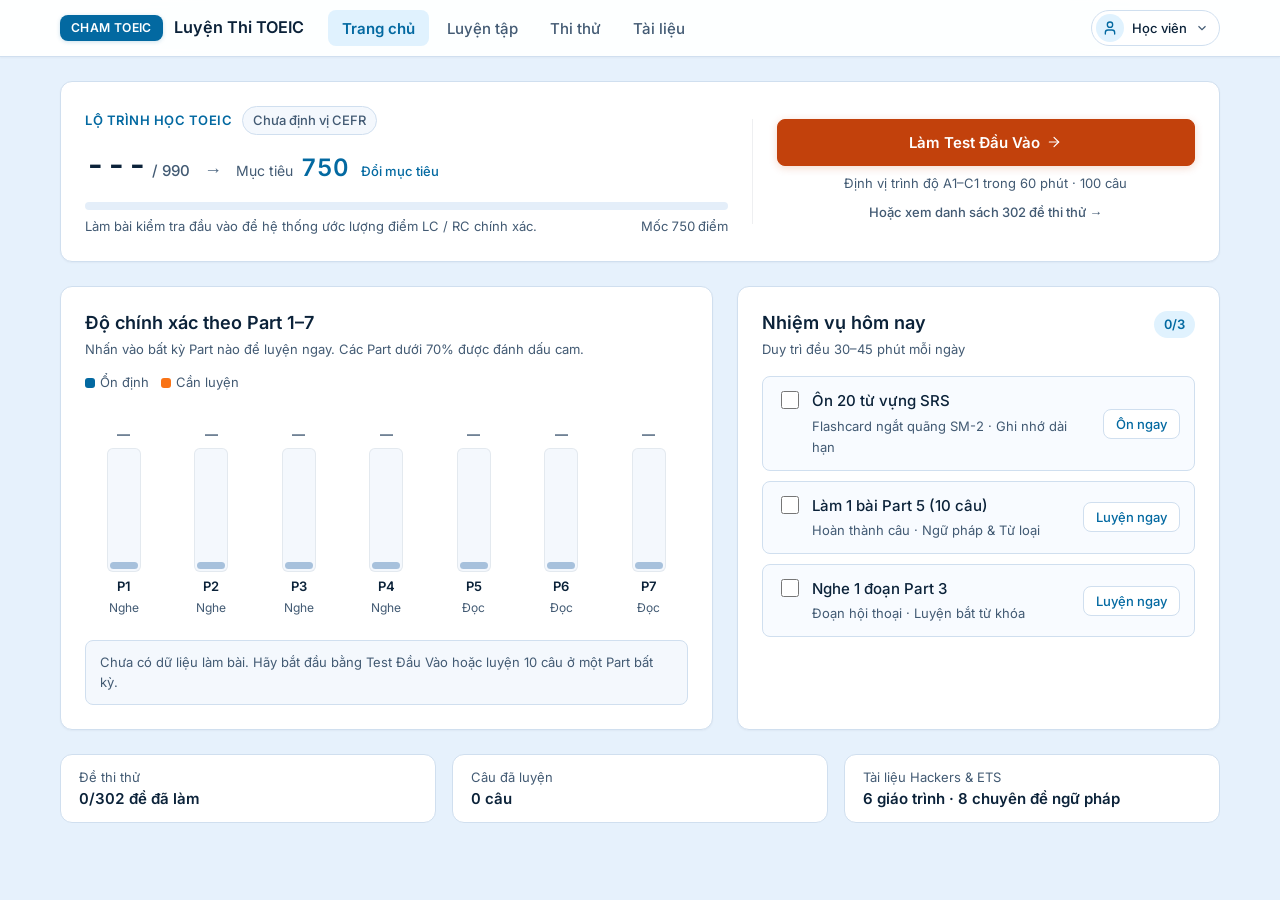
==== index.html @ 2594a280 "v24.0: Deep per-option elimination, bilingual evidence, P6/P7 unpack & Result Trap Map" ====
<!DOCTYPE html>
<html lang="vi" data-theme="light">
<head>
  <meta charset="UTF-8" />
  <meta name="viewport" content="width=device-width, initial-scale=1.0" />
  <title>CHAM TOEIC Pro • Hệ Thống Luyện Thi TOEIC Chuẩn IIG &amp; Phòng Luyện Sâu</title>
  <meta name="description" content="Hệ thống luyện thi TOEIC Online chuẩn IIG hơn 300 bộ đề Full Test, Mini Test &amp; Đề thi lẻ Part 1–7, ETS 2022–2026 &amp; Phòng luyện sâu AI" />
  <link rel="manifest" href="manifest.json" />
  <link rel="icon" type="image/svg+xml" href="assets/icons/icon.svg" />
  <link rel="apple-touch-icon" href="assets/icons/icon-192.png" />
  
  <link rel="stylesheet" href="styles/tokens.css?v=21.0" />
  <link rel="stylesheet" href="styles/base.css?v=21.0" />
  <link rel="stylesheet" href="styles/layout.css?v=21.0" />
  <link rel="stylesheet" href="styles/components.css?v=19.5" />
  <link rel="stylesheet" href="styles/cham-hub.css?v=21.0" />
  <link rel="stylesheet" href="styles/v21-remake.css?v=24.0" />
</head>
<body data-studio-view="home">
  <!-- Unified Global Navigation & Focused Studio Runner Header (v21.0) -->
  <header class="topbar">
    <!-- Row 1: Persistent Global Navigation Bar (4 Main Items + Avatar Menu) -->
    <div class="topbar-global-bar">
      <div class="topbar-global-inner">
        <div class="topbar-global-left">
          <button type="button" class="logo-brand" id="studio-brand-logo" title="Về Trang chủ Lộ trình TOEIC">
            <span class="logo-mark" aria-hidden="true">CHAM TOEIC</span>
            <span class="brand-text">
              <span class="brand-title">Luyện Thi TOEIC</span>
            </span>
          </button>

          <!-- Clean 4-Item Primary Navigation -->
          <nav class="v21-nav" aria-label="Điều hướng chính">
            <button type="button" id="nav-home-btn" class="v21-nav-item is-active" data-nav="home" aria-current="page">
              <span>Trang chủ</span>
            </button>
            <button type="button" id="nav-practice-btn" class="v21-nav-item" data-nav="practice">
              <span>Luyện tập</span>
            </button>
            <button type="button" id="nav-tests-btn" class="v21-nav-item" data-nav="tests">
              <span>Thi thử</span>
            </button>
            <button type="button" id="nav-materials-btn" class="v21-nav-item" data-nav="materials">
              <span>Tài liệu</span>
            </button>
          </nav>
        </div>

        <div class="topbar-global-actions">
          <!-- Avatar Account & Utilities Dropdown Menu -->
          <div class="v21-avatar-wrap" id="user-menu-wrap">
            <button type="button" id="user-menu-trigger" class="v21-avatar-btn" aria-haspopup="menu" aria-expanded="false" aria-controls="user-menu-popover" title="Tài khoản, Từ vựng, Thống kê &amp; Cài đặt">
              <span class="v21-avatar-circle" aria-hidden="true">
                <svg width="16" height="16" viewBox="0 0 24 24" fill="none" stroke="currentColor" stroke-width="2" stroke-linecap="round" stroke-linejoin="round"><path d="M19 21v-2a4 4 0 0 0-4-4H9a4 4 0 0 0-4 4v2"/><circle cx="12" cy="7" r="4"/></svg>
              </span>
              <span class="v21-avatar-label">Học viên</span>
              <svg class="v21-avatar-chev" width="14" height="14" viewBox="0 0 24 24" fill="none" stroke="currentColor" stroke-width="2" aria-hidden="true"><polyline points="6 9 12 15 18 9"/></svg>
            </button>

            <div id="user-menu-popover" class="v21-avatar-menu" role="menu" aria-label="Tiện ích học tập và giao diện" hidden>
              <div class="v21-menu-head">
                <span class="v21-menu-head-title">Tiện ích học viên</span>
                <span class="v21-menu-goal-chip">Mục tiêu: <strong id="menu-target-score-val">750</strong>/990</span>
              </div>

              <div class="v21-menu-group">
                <button type="button" id="open-vocab-btn" class="v21-menu-item" role="menuitem">
                  <svg width="16" height="16" viewBox="0 0 24 24" fill="none" stroke="currentColor" stroke-width="1.8" aria-hidden="true"><path d="M2 3h6a4 4 0 0 1 4 4v14a3 3 0 0 0-3-3H2z"/><path d="M22 3h-6a4 4 0 0 0-4 4v14a3 3 0 0 1 3-3h7z"/></svg>
                  <span>Từ vựng &amp; Flashcard SM-2</span>
                </button>

                <button type="button" id="open-strategy-btn" class="v21-menu-item" role="menuitem">
                  <svg width="16" height="16" viewBox="0 0 24 24" fill="none" stroke="currentColor" stroke-width="1.8" aria-hidden="true"><circle cx="12" cy="8" r="6"/><path d="M15.477 12.89 17 22l-5-3-5 3 1.523-9.11"/></svg>
                  <span>Chiến lược TOEIC 900+</span>
                </button>

                <button type="button" id="open-analytics-btn" class="v21-menu-item" role="menuitem">
                  <svg width="16" height="16" viewBox="0 0 24 24" fill="none" stroke="currentColor" stroke-width="1.8" aria-hidden="true"><path d="M3 3v18h18"/><path d="M18 17V9"/><path d="M13 17V5"/><path d="M8 17v-3"/></svg>
                  <span>Thống kê &amp; Ma trận CEFR</span>
                </button>
              </div>

              <div class="v21-menu-divider" role="separator"></div>

              <div class="v21-menu-group">
                <button type="button" id="theme-toggle" class="v21-menu-item" role="menuitem">
                  <svg width="16" height="16" viewBox="0 0 24 24" fill="none" stroke="currentColor" stroke-width="1.8" aria-hidden="true"><circle cx="12" cy="12" r="4"/><path d="M12 2v2m0 16v2M4.93 4.93l1.41 1.41m11.32 11.32l1.41 1.41M2 12h2m16 0h2M6.34 17.66l-1.41 1.41M19.07 4.93l-1.41 1.41"/></svg>
                  <span style="flex: 1;">Giao diện</span>
                  <span class="v21-menu-badge" id="menu-theme-label">Sáng</span>
                </button>

                <div class="v21-menu-fontsize-row">
                  <span class="v21-menu-fontsize-label">
                    <svg width="15" height="15" viewBox="0 0 24 24" fill="none" stroke="currentColor" stroke-width="1.8" aria-hidden="true"><polyline points="4 7 4 4 20 4 20 7"/><line x1="9" y1="20" x2="15" y2="20"/><line x1="12" y1="4" x2="12" y2="20"/></svg>
                    <span>Cỡ chữ</span>
                  </span>
                  <div class="v21-fontsize-pills" role="group" aria-label="Chọn nhanh cỡ chữ">
                    <button type="button" class="v21-fs-pill" data-quick-fontsize="sm">Nhỏ</button>
                    <button type="button" class="v21-fs-pill is-active" data-quick-fontsize="md">Chuẩn</button>
                    <button type="button" class="v21-fs-pill" data-quick-fontsize="lg">Lớn</button>
                  </div>
                </div>

                <button type="button" id="reader-settings-btn" class="v21-menu-item" role="menuitem">
                  <svg width="16" height="16" viewBox="0 0 24 24" fill="none" stroke="currentColor" stroke-width="1.8" aria-hidden="true"><circle cx="12" cy="12" r="3"/><path d="M19.4 15a1.65 1.65 0 0 0 .33 1.82l.06.06a2 2 0 1 1-2.83 2.83l-.06-.06a1.65 1.65 0 0 0-1.82-.33 1.65 1.65 0 0 0-1 1.51V21a2 2 0 0 1-4 0v-.09A1.65 1.65 0 0 0 9 19.4a1.65 1.65 0 0 0-1.82.33l-.06.06a2 2 0 1 1-2.83-2.83l.06-.06a1.65 1.65 0 0 0 .33-1.82 1.65 1.65 0 0 0-1.51-1H3a2 2 0 0 1 0-4h.09A1.65 1.65 0 0 0 4.6 9a1.65 1.65 0 0 0-.33-1.82l-.06-.06a2 2 0 1 1 2.83-2.83l.06.06a1.65 1.65 0 0 0 1.82.33H9a1.65 1.65 0 0 0 1-1.51V3a2 2 0 0 1 4 0v.09a1.65 1.65 0 0 0 1 1.51 1.65 1.65 0 0 0 1.82-.33l.06-.06a2 2 0 1 1 2.83 2.83l-.06.06a1.65 1.65 0 0 0-.33 1.82V9a1.65 1.65 0 0 0 1.51 1H21a2 2 0 0 1 0 4h-.09a1.65 1.65 0 0 0-1.51 1z"/></svg>
                  <span>Cài đặt hiển thị &amp; Offline</span>
                </button>
              </div>
            </div>
          </div>
        </div>
      </div>
    </div>

    <!-- Row 2: Dedicated Focused Studio Runner Bar (Sole Header visible in #/studio/<testId>/run) -->
    <div class="topbar-subbar">
      <div class="topbar-inner">
        <div class="topbar-left">
          <button type="button" id="studio-back-lobby-btn" class="tool-btn studio-back-btn" title="Quay về Luyện tập theo Part">
            <svg width="15" height="15" viewBox="0 0 24 24" fill="none" stroke="currentColor" stroke-width="2" aria-hidden="true"><path d="m15 18-6-6 6-6"/></svg>
            <span>Luyện tập</span>
          </button>
          <span class="runner-divider" aria-hidden="true"></span>
          <span id="studio-runner-pack-title" class="runner-pack-title">Part 4 · ETS 2019 Test 6</span>

          <!-- Hidden accessible tablist preserved for instant deep-links & badge tracking -->
          <div class="tablist" role="tablist" aria-label="Chọn bộ đề luyện thi" hidden aria-hidden="true">
            <button type="button" role="tab" id="tab-ets2019_t6" aria-selected="true" data-test="ets2019_t6" title="Part 4: Short Talks · ETS 2019 Test 6 (30 câu)">
              <span class="tab-label-full">Part 4 · ETS T6</span>
              <span class="tab-label-short">P4 · ETS 6</span>
              <span class="tab-pill" id="score-ets2019_t6">0/30</span>
            </button>
            <button type="button" role="tab" id="tab-hackers3_t4" aria-selected="false" data-test="hackers3_t4" title="Part 4: Short Talks · Hackers 3 Test 4 (30 câu)">
              <span class="tab-label-full">Part 4 · Hackers T4</span>
              <span class="tab-label-short">P4 · Hackers 4</span>
              <span class="tab-pill" id="score-hackers3_t4">0/30</span>
            </button>
            <button type="button" role="tab" id="tab-ets2019_p2_t7" aria-selected="false" data-test="ets2019_p2_t7" title="Part 2: Question-Response · ETS 2019 Test 7 (25 câu)">
              <span class="tab-label-full">Part 2 · ETS T7</span>
              <span class="tab-label-short">P2 · ETS 7</span>
              <span class="tab-pill" id="score-ets2019_p2_t7">0/25</span>
            </button>
            <button type="button" role="tab" id="tab-ets2019_p1_t6" aria-selected="false" data-test="ets2019_p1_t6" title="Part 1: Photographs · ETS 2019 Test 6 (6 câu)">
              <span class="tab-label-full">Part 1 · ETS T6</span>
              <span class="tab-label-short">P1 · ETS 6</span>
              <span class="tab-pill" id="score-ets2019_p1_t6">0/6</span>
            </button>
            <button type="button" role="tab" id="tab-ets2019_p1_t7" aria-selected="false" data-test="ets2019_p1_t7" title="Part 1: Photographs · ETS 2019 Test 7 (6 câu)">
              <span class="tab-label-full">Part 1 · ETS T7</span>
              <span class="tab-label-short">P1 · ETS 7</span>
              <span class="tab-pill" id="score-ets2019_p1_t7">0/6</span>
            </button>
            <button type="button" role="tab" id="tab-part7_t1" aria-selected="false" data-test="part7_t1" title="Part 7: Reading Comprehension · Đề đọc hiểu Đơn/Kép/Ba (54 câu)">
              <span class="tab-label-full">Part 7 · Đọc hiểu</span>
              <span class="tab-label-short">P7 · Đọc</span>
              <span class="tab-pill" id="score-part7_t1">0/54</span>
            </button>
          </div>
        </div>

        <div class="topbar-right">
          <!-- Practice / Decode Mode Switch -->
          <div class="segmented" role="group" aria-label="Chế độ học">
            <button type="button" class="seg-btn is-active" data-mode="practice" title="Làm bài trắc nghiệm CBT">Làm bài</button>
            <button type="button" class="seg-btn" data-mode="study" title="Xem giải thích &amp; bẫy">Giải mã</button>
          </div>

          <!-- Timer Chip -->
          <div class="timer-chip" aria-label="Đồng hồ học tập">
            <svg width="14" height="14" viewBox="0 0 24 24" fill="none" stroke="currentColor" stroke-width="1.75"><circle cx="12" cy="12" r="10"/><polyline points="12 6 12 12 16 14"/></svg>
            <span id="timer-display">00:00</span>
            <button type="button" id="timer-toggle" class="chip-btn" title="Bắt đầu / Tạm dừng" aria-label="Bắt đầu / Tạm dừng">
              <svg width="12" height="12" viewBox="0 0 24 24" fill="currentColor" stroke="currentColor" stroke-width="1.75"><polygon points="6 3 20 12 6 21 6 3"/></svg>
            </button>
            <button type="button" id="timer-reset" class="chip-btn" title="Đặt lại" aria-label="Đặt lại">
              <svg width="12" height="12" viewBox="0 0 24 24" fill="none" stroke="currentColor" stroke-width="1.75"><path d="M3 12a9 9 0 1 0 9-9 9.75 9.75 0 0 0-6.74 2.74L3 8"/><path d="M3 3v5h5"/></svg>
            </button>
          </div>

          <!-- Studio Workspace View Toggles (Tapescript + Focus Theater) -->
          <div class="studio-view-toggles">
            <button type="button" id="topbar-transcript-toggle" class="tool-btn" title="Bật/Ẩn Tapescript &amp; Lời dịch (Cột phải)" aria-label="Bật/Ẩn Tapescript">
              <svg width="14" height="14" viewBox="0 0 24 24" fill="none" stroke="currentColor" stroke-width="1.75" aria-hidden="true"><path d="M14 2H6a2 2 0 0 0-2 2v16a2 2 0 0 0 2 2h12a2 2 0 0 0 2-2V8z"/><polyline points="14 2 14 8 20 8"/><line x1="16" y1="13" x2="8" y2="13"/><line x1="16" y1="17" x2="8" y2="17"/></svg>
              <span id="topbar-transcript-label">Tapescript</span>
            </button>

            <button type="button" id="focus-toggle-btn" class="tool-btn" title="Focus Theater (Phím F)" aria-label="Focus Theater">
              <svg width="14" height="14" viewBox="0 0 24 24" fill="none" stroke="currentColor" stroke-width="1.75" aria-hidden="true"><path d="M8 3H5a2 2 0 0 0-2 2v3m18 0V5a2 2 0 0 0-2-2h-3m0 18h3a2 2 0 0 0 2-2v-3M3 16v3a2 2 0 0 0 2 2h3"/></svg>
              <span>Focus</span>
              <span class="kbd-badge">F</span>
            </button>

            <button type="button" id="runner-grade-btn" class="tool-btn studio-grade-pill" title="Chấm điểm &amp; đối chiếu đáp án">
              <span>Chấm đề</span>
            </button>

            <button type="button" id="reader-settings-btn-runner" class="tool-btn icon-only" title="Cài đặt hiển thị, In phiếu A4 &amp; Cache" aria-label="Cài đặt đọc">
              <svg width="15" height="15" viewBox="0 0 24 24" fill="none" stroke="currentColor" stroke-width="1.8"><polyline points="4 7 4 4 20 4 20 7"/><line x1="9" y1="20" x2="15" y2="20"/><line x1="12" y1="4" x2="12" y2="20"/></svg>
            </button>

            <button type="button" id="theme-toggle-runner" class="tool-btn icon-only" title="Đổi giao diện (Light Blue / Tối)" aria-label="Đổi giao diện">
              <svg width="15" height="15" viewBox="0 0 24 24" fill="none" stroke="currentColor" stroke-width="1.75"><circle cx="12" cy="12" r="4"/><path d="M12 2v2m0 16v2M4.93 4.93l1.41 1.41m11.32 11.32l1.41 1.41M2 12h2m16 0h2M6.34 17.66l-1.41 1.41M19.07 4.93l-1.41 1.41"/></svg>
            </button>
          </div>
        </div>
      </div>
    </div>
  </header>

  <!-- Dedicated Focus Theater Topbar -->
  <div class="focus-theater-bar" id="focus-theater-bar" style="display: none;">
    <div class="focus-bar-left">
      <button type="button" class="tool-btn focus-nav-prev" id="focus-nav-prev" title="Bài trước">
        <svg width="14" height="14" viewBox="0 0 24 24" fill="none" stroke="currentColor" stroke-width="2"><path d="m15 18-6-6 6-6"/></svg>
        <span>Bài trước</span>
      </button>
      <span class="focus-talk-badge" id="focus-talk-badge">Bài 1/10 (Câu 71-73)</span>
      <button type="button" class="tool-btn focus-nav-next" id="focus-nav-next" title="Bài sau">
        <span>Bài sau</span>
        <svg width="14" height="14" viewBox="0 0 24 24" fill="none" stroke="currentColor" stroke-width="2"><path d="m9 18 6-6-6-6"/></svg>
      </button>
    </div>

    <div class="focus-bar-right">
      <button type="button" class="tool-btn" id="focus-toggle-intro-btn" title="Bật/Tắt đọc phần giới thiệu bài (Intro)">
        <span id="focus-intro-label">Intro: BẬT</span>
      </button>
      <button type="button" class="tool-btn" id="focus-toggle-questions-btn" title="Bật/Tắt đọc phần câu hỏi sau bài nghe">
        <span id="focus-questions-label">Đọc câu hỏi: BẬT</span>
      </button>
      <button type="button" class="tool-btn" id="focus-toggle-transcript-btn" title="Bật/Ẩn Tapescript &amp; Lời dịch (Bên phải)">
        <svg width="14" height="14" viewBox="0 0 24 24" fill="none" stroke="currentColor" stroke-width="2"><path d="M14 2H6a2 2 0 0 0-2 2v16a2 2 0 0 0 2 2h12a2 2 0 0 0 2-2V8z"/><polyline points="14 2 14 8 20 8"/><line x1="16" y1="13" x2="8" y2="13"/><line x1="16" y1="17" x2="8" y2="17"/></svg>
        <span id="focus-transcript-label">Bật Tapescript (Bên phải)</span>
      </button>
      <button type="button" class="tool-btn" id="focus-reset-test-btn" title="Làm lại toàn bộ đề này">
        <svg width="14" height="14" viewBox="0 0 24 24" fill="none" stroke="currentColor" stroke-width="2"><path d="M3 12a9 9 0 1 0 9-9 9.75 9.75 0 0 0-6.74 2.74L3 8"/><path d="M3 3v5h5"/></svg>
        <span>Làm lại đề</span>
      </button>
      <button type="button" class="tool-btn" id="focus-fullscreen-btn" title="Toàn màn hình">
        <svg width="14" height="14" viewBox="0 0 24 24" fill="none" stroke="currentColor" stroke-width="2"><path d="M8 3H5a2 2 0 0 0-2 2v3m18 0V5a2 2 0 0 0-2-2h-3m0 18h3a2 2 0 0 0 2-2v-3M3 16v3a2 2 0 0 0 2 2h3"/></svg>
        <span>Toàn màn hình</span>
      </button>
      <button type="button" class="tool-btn focus-exit-btn" id="focus-exit-btn" title="Thoát Focus (Esc)">
        <svg width="14" height="14" viewBox="0 0 24 24" fill="none" stroke="currentColor" stroke-width="2"><path d="M18 6 6 18"/><path d="m6 6 12 12"/></svg>
        <span>Thoát Focus (Esc)</span>
      </button>
    </div>
  </div>

  <!-- v21 Home Dashboard (#/) & Practice by Part (#/practice) Roots -->
  <section id="v21-home-root"></section>
  <section id="v21-practice-root" hidden></section>

  <!-- Studio Outer Lobby & Overview Root (Used for #/studio/<id> pack detail) -->
  <section id="studio-lobby-root" hidden></section>

  <!-- Main Workspace -->
  <main class="workspace">
    <div id="panel-ets2019_t6" role="tabpanel" aria-labelledby="tab-ets2019_t6" tabindex="0">
      <div class="panel-inner" id="mount-ets2019_t6"></div>
    </div>
    <div id="panel-hackers3_t4" role="tabpanel" aria-labelledby="tab-hackers3_t4" hidden="until-found">
      <div class="panel-inner" id="mount-hackers3_t4"></div>
    </div>
    <div id="panel-ets2019_p2_t7" role="tabpanel" aria-labelledby="tab-ets2019_p2_t7" hidden="until-found">
      <div class="panel-inner" id="mount-ets2019_p2_t7"></div>
    </div>
    <div id="panel-ets2019_p1_t6" role="tabpanel" aria-labelledby="tab-ets2019_p1_t6" hidden="until-found">
      <div class="panel-inner" id="mount-ets2019_p1_t6"></div>
    </div>
    <div id="panel-ets2019_p1_t7" role="tabpanel" aria-labelledby="tab-ets2019_p1_t7" hidden="until-found">
      <div class="panel-inner" id="mount-ets2019_p1_t7"></div>
    </div>
    <div id="panel-part7_t1" role="tabpanel" aria-labelledby="tab-part7_t1" hidden="until-found">
      <div class="panel-inner" id="mount-part7_t1"></div>
    </div>
  </main>

  <!-- CHAM TOEIC 35-Test Online Hub Root -->
  <section id="cham-hub-root" hidden></section>

  <!-- TOEIC Study Materials & CEFR Matrix Hub Root -->
  <section id="materials-hub-root" hidden></section>

  <!-- Floating Focus Theater Dock -->
  <div class="focus-dock" id="focus-dock" style="display: none;"></div>

  <!-- Mobile Bottom Sheet Drawer -->
  <div class="mobile-sheet-backdrop" id="mobile-sheet-backdrop"></div>
  <div class="mobile-sheet-drawer" id="mobile-sheet-drawer"></div>

  <!-- Native Modal Dialog: Cache & Backup -->
  <dialog id="cache-dialog" aria-labelledby="cache-dialog-title">
    <div class="dialog-box">
      <div class="dialog-head">
        <h2 id="cache-dialog-title">Bộ nhớ Cache Offline &amp; Sao lưu</h2>
        <form method="dialog">
          <button type="submit" class="tool-btn icon-only" aria-label="Đóng">
            <svg width="16" height="16" viewBox="0 0 24 24" fill="none" stroke="currentColor" stroke-width="1.75"><path d="M18 6 6 18"/><path d="m6 6 12 12"/></svg>
          </button>
        </form>
      </div>

      <section class="dialog-section">
        <h3 id="cache-section-heading">1. Lưu Cache chạy Offline (Toàn bộ MP3 Audio &amp; Ảnh minh họa)</h3>
        <p id="sw-status-text" class="muted-text">Đang kiểm tra trạng thái Cache...</p>
        <div class="progress-track" id="cache-progress-wrap" hidden style="background: var(--surface-2); border-radius: 999px; height: 8px; overflow: hidden; margin-block: 6px;">
          <div class="progress-fill" id="cache-progress-fill" style="width: 0%; height: 100%; background: var(--accent); transition: width 0.2s;"></div>
        </div>
        <div class="dialog-actions">
          <button type="button" id="cache-all-btn" class="btn-primary">Tải &amp; Lưu Cache toàn bộ</button>
          <button type="button" id="clear-cache-btn" class="tool-btn">Xóa Cache</button>
        </div>
      </section>

      <section class="dialog-section">
        <h3>2. Sao lưu &amp; Khôi phục tiến độ (.json)</h3>
        <p class="muted-text">Lưu toàn bộ đáp án, bài đánh dấu và ghi chú cá nhân thành tệp dự phòng.</p>
        <div class="dialog-actions">
          <button type="button" id="export-state-btn" class="tool-btn">Xuất tiến độ (.json)</button>
          <label class="tool-btn file-label" style="cursor: pointer;">
            Nhập tiến độ
            <input type="file" id="import-state-input" accept="application/json" hidden />
          </label>
        </div>
      </section>
    </div>
  </dialog>

  <!-- Native Modal Dialog: Flashcards SRS -->
  <dialog id="vocab-dialog" aria-labelledby="vocab-dialog-title">
    <div class="dialog-box dialog-wide">
      <div class="dialog-head">
        <h2 id="vocab-dialog-title">Kho Từ Vựng &amp; Flashcard SM-2</h2>
        <form method="dialog">
          <button type="submit" class="tool-btn icon-only" aria-label="Đóng">
            <svg width="16" height="16" viewBox="0 0 24 24" fill="none" stroke="currentColor" stroke-width="1.75"><path d="M18 6 6 18"/><path d="m6 6 12 12"/></svg>
          </button>
        </form>
      </div>
      <div id="vocab-dialog-mount"></div>
    </div>
  </dialog>

  <!-- Native Modal Dialog: Reader & Display Customization Settings -->
  <dialog id="reader-dialog" aria-labelledby="reader-dialog-title">
    <div class="dialog-box">
      <div class="dialog-head">
        <h2 id="reader-dialog-title">Tùy Chọn Giao Diện &amp; Trải Nghiệm</h2>
        <form method="dialog">
          <button type="submit" class="tool-btn icon-only" aria-label="Đóng">
            <svg width="16" height="16" viewBox="0 0 24 24" fill="none" stroke="currentColor" stroke-width="1.75"><path d="M18 6 6 18"/><path d="m6 6 12 12"/></svg>
          </button>
        </form>
      </div>

      <section class="dialog-section">
        <h3>1. Giao diện màu (Theme)</h3>
        <div class="segmented" id="reader-theme-group">
          <button type="button" class="seg-btn" data-theme-val="light">
            <svg width="14" height="14" viewBox="0 0 24 24" fill="none" stroke="currentColor" stroke-width="1.75" aria-hidden="true"><circle cx="12" cy="12" r="4"/><path d="M12 2v2m0 16v2M4.93 4.93l1.41 1.41m11.32 11.32l1.41 1.41M2 12h2m16 0h2M6.34 17.66l-1.41 1.41M19.07 4.93l-1.41 1.41"/></svg>
            <span>Xanh Sáng (Light Blue)</span>
          </button>
          <button type="button" class="seg-btn" data-theme-val="dark">
            <svg width="14" height="14" viewBox="0 0 24 24" fill="none" stroke="currentColor" stroke-width="1.75" aria-hidden="true"><path d="M12 3a6 6 0 0 0 9 9 9 9 0 1 1-9-9Z"/></svg>
            <span>Tối Slate</span>
          </button>
        </div>
      </section>

      <section class="dialog-section" id="reader-studio-only-section">
        <h3>2. Tùy chỉnh thành phần hiển thị (Phòng Luyện Sâu)</h3>
        <div style="display: flex; flex-direction: column; gap: 10px;">
          <label style="display: flex; align-items: center; justify-content: space-between; cursor: pointer; font-size: 0.9rem; user-select: none;">
            <span>Cột Tapescript &amp; Lời dịch (Phía bên phải)</span>
            <input type="checkbox" id="toggle-transcript-setting" style="width: 18px; height: 18px; accent-color: var(--accent);" />
          </label>
          <label style="display: flex; align-items: center; justify-content: space-between; cursor: pointer; font-size: 0.9rem; user-select: none;">
            <span>Sóng âm Waveform (Tắt để dùng thanh tua nhỏ gọn)</span>
            <input type="checkbox" id="toggle-waveform-setting" style="width: 18px; height: 18px; accent-color: var(--accent);" />
          </label>
          <label style="display: flex; align-items: center; justify-content: space-between; cursor: pointer; font-size: 0.9rem; user-select: none;">
            <span>Thanh chọn độ tự tin (Chắc chắn / Phân vân / Đoán)</span>
            <input type="checkbox" id="toggle-confidence-setting" style="width: 18px; height: 18px; accent-color: var(--accent);" />
          </label>
          <label style="display: flex; align-items: center; justify-content: space-between; cursor: pointer; font-size: 0.9rem; user-select: none;">
            <span>Đọc phần giới thiệu bài nói (Intro: "Questions 71-73 refer to...")</span>
            <input type="checkbox" id="toggle-intro-setting" style="width: 18px; height: 18px; accent-color: var(--accent);" checked />
          </label>
          <label style="display: flex; align-items: center; justify-content: space-between; cursor: pointer; font-size: 0.9rem; user-select: none;">
            <span>Đọc phần câu hỏi sau bài nghe (Questions: "Number 71... Number 72...")</span>
            <input type="checkbox" id="toggle-questions-setting" style="width: 18px; height: 18px; accent-color: var(--accent);" checked />
          </label>
        </div>
      </section>

      <section class="dialog-section">
        <h3>3. Cỡ chữ (Font Size)</h3>
        <div class="segmented" id="reader-font-size-group">
          <button type="button" class="seg-btn" data-size="sm">Nhỏ (15px)</button>
          <button type="button" class="seg-btn is-active" data-size="md">Chuẩn (16px)</button>
          <button type="button" class="seg-btn" data-size="lg">Lớn (17.5px)</button>
          <button type="button" class="seg-btn" data-size="xl">Rất lớn (19px)</button>
        </div>
      </section>

      <section class="dialog-section">
        <h3>4. Độ giãn dòng (Line Height)</h3>
        <div class="segmented" id="reader-line-height-group">
          <button type="button" class="seg-btn" data-lh="compact">Gọn (1.45)</button>
          <button type="button" class="seg-btn is-active" data-lh="normal">Chuẩn (1.6)</button>
          <button type="button" class="seg-btn" data-lh="relaxed">Thoáng (1.8)</button>
        </div>
      </section>

      <section class="dialog-section">
        <h3>5. Hiệu ứng chuyển động</h3>
        <label style="display: flex; align-items: center; gap: 10px; cursor: pointer; font-size: 0.9rem; user-select: none;">
          <input type="checkbox" id="reader-reduced-motion" style="width: 16px; height: 16px; accent-color: var(--accent);" />
          <span>Giảm hiệu ứng động (Prefers-Reduced-Motion)</span>
        </label>
      </section>

      <section class="dialog-section">
        <h3>6. Phím tắt thao tác nhanh (Pro Navigation)</h3>
        <div style="display: flex; align-items: center; justify-content: space-between; gap: 12px; flex-wrap: wrap;">
          <span class="muted-text" style="font-size: 0.85rem;">Nhấn phím <span class="kbd-badge">?</span> bất kỳ lúc nào để mở nhanh bảng phím tắt.</span>
          <button type="button" id="open-shortcuts-btn" class="tool-btn">
            <svg width="15" height="15" viewBox="0 0 24 24" fill="none" stroke="currentColor" stroke-width="1.75" aria-hidden="true"><rect x="2" y="4" width="20" height="16" rx="2"/><path d="M6 8h.01M10 8h.01M14 8h.01M18 8h.01M8 12h.01M12 12h.01M16 12h.01M7 16h10"/></svg>
            <span>Xem bảng phím tắt</span>
            <span class="kbd-badge">?</span>
          </button>
        </div>
      </section>

      <section class="dialog-section" id="reader-utilities-section">
        <h3>7. Tiện ích &amp; Dữ liệu Offline</h3>
        <div style="display: flex; align-items: center; gap: 10px; flex-wrap: wrap;">
          <button type="button" id="print-worksheet-btn" class="tool-btn" title="In phiếu học tập A4">
            <svg width="15" height="15" viewBox="0 0 24 24" fill="none" stroke="currentColor" stroke-width="1.75"><polyline points="6 9 6 2 18 2 18 9"/><path d="M6 18H4a2 2 0 0 1-2-2v-5a2 2 0 0 1 2-2h16a2 2 0 0 1 2 2v5a2 2 0 0 1-2 2h-2"/><rect x="6" y="14" width="12" height="8"/></svg>
            <span>In phiếu học tập A4</span>
          </button>

          <button type="button" id="open-cache-btn" class="tool-btn" title="Lưu Cache Offline &amp; Sao lưu dữ liệu">
            <svg width="15" height="15" viewBox="0 0 24 24" fill="none" stroke="currentColor" stroke-width="1.75"><path d="M19 21H5a2 2 0 0 1-2-2V5a2 2 0 0 1 2-2h11l5 5v11a2 2 0 0 1-2 2z"/><polyline points="17 21 17 13 7 13 7 21"/><polyline points="7 3 7 8 15 8"/></svg>
            <span>Lưu Offline (<span id="cache-badge">Cache</span>)</span>
          </button>
        </div>
      </section>
    </div>
  </dialog>

  <!-- Native Modal Dialog: Keyboard Shortcuts Cheat-Sheet -->
  <dialog id="shortcuts-dialog" aria-labelledby="shortcuts-dialog-title">
    <div class="dialog-box dialog-wide" style="max-width: 720px;">
      <div class="dialog-head">
        <h2 id="shortcuts-dialog-title" style="display: inline-flex; align-items: center; gap: 8px;">
          <svg width="18" height="18" viewBox="0 0 24 24" fill="none" stroke="var(--accent)" stroke-width="1.8" aria-hidden="true"><rect x="2" y="4" width="20" height="16" rx="2"/><path d="M6 8h.01M10 8h.01M14 8h.01M18 8h.01M8 12h.01M12 12h.01M16 12h.01M7 16h10"/></svg>
          <span>Bảng Phím Tắt &amp; Thao Tác Nhanh</span>
        </h2>
        <form method="dialog">
          <button type="submit" class="tool-btn icon-only" aria-label="Đóng">
            <svg width="16" height="16" viewBox="0 0 24 24" fill="none" stroke="currentColor" stroke-width="1.75"><path d="M18 6 6 18"/><path d="m6 6 12 12"/></svg>
          </button>
        </form>
      </div>
      <section class="dialog-section">
        <div class="shortcuts-grid">
          <div class="shortcut-group">
            <h3>Điều hướng &amp; Không gian học</h3>
            <div class="shortcut-row">
              <span>Mở / Đóng bảng phím tắt</span>
              <span class="shortcut-keys"><span class="kbd-badge">?</span></span>
            </div>
            <div class="shortcut-row">
              <span>Tìm kiếm câu hỏi, từ vựng &amp; lệnh</span>
              <span class="shortcut-keys"><span class="kbd-badge">Ctrl</span><span class="kbd-badge">K</span> / <span class="kbd-badge">/</span></span>
            </div>
            <div class="shortcut-row">
              <span>Bật / Tắt chế độ Focus Theater</span>
              <span class="shortcut-keys"><span class="kbd-badge">F</span></span>
            </div>
            <div class="shortcut-row">
              <span>Chuyển về Bài trước / Bài sau</span>
              <span class="shortcut-keys"><span class="kbd-badge">Alt</span><span class="kbd-badge">←</span> / <span class="kbd-badge">→</span></span>
            </div>
            <div class="shortcut-row">
              <span>Thoát Focus / Đóng hộp thoại</span>
              <span class="shortcut-keys"><span class="kbd-badge">Esc</span></span>
            </div>
          </div>

          <div class="shortcut-group">
            <h3>Luyện Nghe, Đọc hiểu &amp; CBT</h3>
            <div class="shortcut-row">
              <span>Phát / Tạm dừng Audio bài nghe</span>
              <span class="shortcut-keys"><span class="kbd-badge">Space</span></span>
            </div>
            <div class="shortcut-row">
              <span>Gạch loại trừ đáp án nhiễu (A/B/C/D)</span>
              <span class="shortcut-keys"><span class="kbd-badge">Chuột phải</span> / <span class="kbd-badge">⊘</span></span>
            </div>
            <div class="shortcut-row">
              <span>Tô vàng (Highlight) từ khóa</span>
              <span class="shortcut-keys"><span class="kbd-badge">Kéo chuột</span></span>
            </div>
            <div class="shortcut-row">
              <span>Xóa từ khóa đã bôi vàng</span>
              <span class="shortcut-keys"><span class="kbd-badge">Nhấp đúp</span></span>
            </div>
            <div class="shortcut-row">
              <span>Chấm nhanh ô Chép chính tả</span>
              <span class="shortcut-keys"><span class="kbd-badge">Enter</span></span>
            </div>
          </div>
        </div>
      </section>
    </div>
  </dialog>

  <!-- Native Modal Dialog: CBT Exam Setup & Report -->
  <dialog id="cbt-exam-dialog" aria-labelledby="cbt-exam-dialog-title">
    <div class="dialog-box">
      <div class="dialog-head">
        <h2 id="cbt-exam-dialog-title">Phòng Thi Mô Phỏng CBT</h2>
        <form method="dialog">
          <button type="submit" class="tool-btn icon-only" aria-label="Đóng">
            <svg width="16" height="16" viewBox="0 0 24 24" fill="none" stroke="currentColor" stroke-width="1.75"><path d="M18 6 6 18"/><path d="m6 6 12 12"/></svg>
          </button>
        </form>
      </div>

      <section class="dialog-section">
        <p style="font-size: 0.9rem; line-height: 1.6; color: var(--text-muted); margin-top: 0;">
          Chế độ thi mô phỏng tiêu chuẩn IIG: Khóa giải thích/bản dịch, ghi lại lịch sử thay đổi đáp án &amp; chấm điểm quy đổi ETS (với bài Nghe tự động chạy audio liên hoàn; với Part 7 Đọc hiểu điều hướng trực tiếp giữa 15 bài đọc).
        </p>

        <h3>Chọn phạm vi bài thi:</h3>
        <div class="segmented" id="cbt-exam-scope-group" style="margin-bottom: 16px; flex-wrap: wrap;">
          <button type="button" class="seg-btn is-active" data-scope="ets2019_t6">ETS 2019 · T6 (30 câu)</button>
          <button type="button" class="seg-btn" data-scope="hackers3_t4">Hackers 3 · T4 (30 câu)</button>
          <button type="button" class="seg-btn" data-scope="ets2019_p2_t7">ETS 2019 · Part 2 (25 câu)</button>
          <button type="button" class="seg-btn" data-scope="ets2019_p1_t6">ETS 2019 · Part 1 T6 (6 câu)</button>
          <button type="button" class="seg-btn" data-scope="ets2019_p1_t7">ETS 2019 · Part 1 T7 (6 câu)</button>
          <button type="button" class="seg-btn" data-scope="part7_t1">Part 7 · Đọc hiểu (54 câu)</button>
          <button type="button" class="seg-btn" data-scope="all">Full Liên Hoàn (151 câu)</button>
        </div>

        <div class="dialog-actions">
          <button type="button" id="start-cbt-exam-btn" class="btn-primary">
            Bắt đầu làm bài thi
          </button>
        </div>
      </section>
    </div>
  </dialog>

  <!-- Native Modal Dialog: TOEIC 900+ Strategy Guide -->
  <dialog id="strategy-dialog" aria-labelledby="strategy-dialog-title">
    <div class="dialog-box dialog-wide" style="max-width: 860px; max-height: 88vh; display: flex; flex-direction: column;">
      <div class="dialog-head">
        <h2 id="strategy-dialog-title" style="display: flex; align-items: center; gap: 8px;">
          <svg width="20" height="20" viewBox="0 0 24 24" fill="none" stroke="var(--accent)" stroke-width="2"><path d="M12 2l3.09 6.26L22 9.27l-5 4.87 1.18 6.88L12 17.77l-6.18 3.25L7 14.14 2 9.27l6.91-1.01L12 2z"/></svg>
          <span>Chiến Lược Tổng Lực: Bứt Phá TOEIC 450 &rarr; 900+</span>
        </h2>
        <form method="dialog">
          <button type="submit" class="tool-btn icon-only" aria-label="Đóng">
            <svg width="16" height="16" viewBox="0 0 24 24" fill="none" stroke="currentColor" stroke-width="1.75"><path d="M18 6 6 18"/><path d="m6 6 12 12"/></svg>
          </button>
        </form>
      </div>

      <!-- Strategy Topic Navigation Pills -->
      <div class="segmented" id="strategy-nav-group" style="padding: 12px 18px 0; gap: 6px; flex-wrap: wrap; border-bottom: 1px solid var(--border);">
        <button type="button" class="seg-btn is-active" data-strat-tab="roadmap">Lộ trình 90 ngày</button>
        <button type="button" class="seg-btn" data-strat-tab="timestack">Time-Stacking (3h/ngày)</button>
        <button type="button" class="seg-btn" data-strat-tab="part2">Giải mã bẫy Part 2</button>
        <button type="button" class="seg-btn" data-strat-tab="part4">Đọc đón đầu Part 3 &amp; 4</button>
        <button type="button" class="seg-btn" data-strat-tab="part7">Tốc độ đọc Part 7</button>
      </div>

      <div id="strategy-dialog-mount" style="padding: 20px; overflow-y: auto; flex: 1; font-size: 0.92rem; line-height: 1.65; color: var(--text);"></div>
    </div>
  </dialog>

  <script src="data.js?v=19.0"></script>
  <script src="js/part7Data.js?v=19.0"></script>
  <script src="js/part56Data.js?v=19.0"></script>
  <script src="js/chamCatalog.js?v=22.0"></script>
  <script src="js/testDifficultyData.js?v=22.0"></script>
  <script src="js/toeicMaterialsData.js?v=19.3"></script>
  <script src="js/toeicVocabData.js?v=19.0"></script>
  <script src="js/toeicStrategyData.js?v=19.4"></script>
  <script type="module" src="js/main.js?v=24.0"></script>
</body>
</html>
---- styles/tokens.css ----
/* ============================================================
   CHAM TOEIC Pro — Unified Design Tokens System (v21.0)
   Standard: Study4 Minimalist Academic · Light Blue & Warm CTA
   Themes: Light Blue (Default) | Midnight Slate (No Sepia)
   100% WCAG AA/AAA Contrast Verified
   ============================================================ */

:root {
  /* Font Families */
  --font-sans: "Inter", -apple-system, BlinkMacSystemFont, "Segoe UI", Roboto, sans-serif;
  --font-ipa: "Noto Sans IPA", "Inter", -apple-system, BlinkMacSystemFont, "Segoe UI", sans-serif;
  --font-mono: "JetBrains Mono", ui-monospace, SFMono-Regular, Menlo, Monaco, Consolas, monospace;

  /* Typography Scale (13 / 15 / 18 / 24 / 32) */
  --font-size-base: 15px;
  --line-height-base: 1.6;
  --text-xs: 13px;
  --text-sm: 15px;
  --text-md: 18px;
  --text-lg: 24px;
  --text-xl: 32px;

  /* 4px Spacing Scale & Layout Width */
  --space-1: 4px;
  --space-2: 8px;
  --space-3: 12px;
  --space-4: 16px;
  --space-6: 24px;
  --space-8: 32px;
  --space-12: 48px;
  --container-max: 1200px;

  /* Transition Durations */
  --transition-fast: 80ms cubic-bezier(0.4, 0, 0.2, 1);
  --transition-normal: 160ms cubic-bezier(0.4, 0, 0.2, 1);
  --transition-slow: 260ms cubic-bezier(0.4, 0, 0.2, 1);

  /* Elevation Radii */
  --radius-xs: 6px;
  --radius-sm: 8px;
  --radius-md: 12px;
  --radius-lg: 16px;
  --radius-xl: 20px;
  --radius-full: 9999px;

  /* Default Calm Light Blue Theme + Subtle Elevation */
  color-scheme: light;
  --bg: #e6f1fc;
  --bg-subtle: #dbeafb;
  --surface: #ffffff;
  --surface-1: #f8fbff;
  --surface-raised: #ffffff;
  --surface-2: #f4f8fd;
  --surface-3: #e4eef9;
  --text: #0b2239;
  --text-muted: #425a73;
  --text-dim: #526b85;
  --border: #d0dfef;
  --border-subtle: rgba(11, 34, 57, 0.07);
  --border-strong: #a7c1dc;

  /* Light-Blue Cerulean Brand Primary (5.93:1 on white, 5.17:1 on #e0f2fe) */
  --accent: #0369a1;
  --accent-hover: #075985;
  --accent-active: #0c4a6e;
  --accent-soft: #e0f2fe;
  --accent-soft-hover: #cfe8ff;
  --accent-border: #bae6fd;
  --accent-contrast: #ffffff;

  /* Complementary Warm Sunset Orange — Reserved for 1 Primary CTA & Weak-Part Alerts */
  --warm: #c2410c;
  --warm-hover: #9a3412;
  --warm-bright: #f97316;
  --warm-soft: #fff4ea;
  --warm-soft-hover: #ffe8d4;
  --warm-border: #fdba74;
  --warm-contrast: #ffffff;
  --warm-btn-bg: #c2410c;
  --warm-btn-hover: #9a3412;
  --warm-shadow: 0 2px 8px rgba(194, 65, 12, 0.2);

  /* Solid Primary Action Button Tokens */
  --btn-primary-bg: #0369a1;
  --btn-primary-hover: #075985;
  --btn-primary-text: #ffffff;
  --btn-primary-shadow: 0 1px 4px rgba(3, 105, 161, 0.2);

  /* Feedback Colors (WCAG AA Compliant >= 4.5:1) */
  --ok: #15803d;
  --ok-hover: #166534;
  --ok-soft: #dcfce7;
  --ok-border: #86efac;
  --ok-contrast: #ffffff;

  --bad: #b91c1c;
  --bad-hover: #991b1b;
  --bad-soft: #fee2e2;
  --bad-border: #fca5a5;
  --bad-contrast: #ffffff;
  --bad-solid: #dc2626;

  --warn: #92400e;
  --warn-hover: #78350f;
  --warn-soft: #fef3c7;
  --warn-border: #fcd34d;

  --info: #0369a1;
  --info-soft: #e0f2fe;
  --info-border: #bae6fd;

  /* Very Light Subtle Shadows */
  --shadow-xs: 0 1px 2px rgba(11, 34, 57, 0.04);
  --shadow-sm: 0 1px 3px rgba(11, 34, 57, 0.06), 0 1px 2px rgba(11, 34, 57, 0.03);
  --shadow-md: 0 6px 18px rgba(11, 34, 57, 0.08), 0 2px 4px rgba(11, 34, 57, 0.04);
  --shadow-lg: 0 12px 28px rgba(11, 34, 57, 0.10), 0 4px 10px rgba(11, 34, 57, 0.04);
  --shadow-xl: 0 20px 44px rgba(11, 34, 57, 0.14);

  /* Pure White Elevated Sticky Header over Light Blue Canvas */
  --header-bg: rgba(255, 255, 255, 0.96);
  --header-border: #d0dfef;
  --header-blur: blur(14px) saturate(160%);

  /* Waveform Colors */
  --wave-unplayed: #bae6fd;
  --wave-played: #0369a1;
  --wave-hover: #0284c7;
  --wave-cursor: #0b2239;
  --wave-loop-bg: rgba(14, 165, 233, 0.18);
}

/* Midnight Slate Dark Theme */
[data-theme="dark"] {
  color-scheme: dark;
  --bg: #0b1120;
  --bg-subtle: #0f172a;
  --surface: #111827;
  --surface-1: #162032;
  --surface-raised: #1b263b;
  --surface-2: #1e293b;
  --surface-3: #2c3c55;
  --text: #f8fafc;
  --text-muted: #cbd5e1;
  --text-dim: #94a3b8;
  --border: #223046;
  --border-subtle: rgba(255, 255, 255, 0.07);
  --border-strong: #334663;

  --accent: #60a5fa;
  --accent-hover: #93c5fd;
  --accent-active: #bfdbfe;
  --accent-soft: rgba(96, 165, 250, 0.15);
  --accent-soft-hover: rgba(96, 165, 250, 0.24);
  --accent-border: rgba(96, 165, 250, 0.38);
  --accent-contrast: #08101f;

  --warm: #fb923c;
  --warm-hover: #fdba74;
  --warm-bright: #f97316;
  --warm-soft: rgba(249, 115, 22, 0.16);
  --warm-soft-hover: rgba(249, 115, 22, 0.25);
  --warm-border: rgba(251, 146, 60, 0.45);
  --warm-contrast: #ffffff;
  --warm-btn-bg: #c2410c;
  --warm-btn-hover: #ea580c;
  --warm-shadow: 0 3px 12px rgba(249, 115, 22, 0.28);

  --btn-primary-bg: #2563eb;
  --btn-primary-hover: #1d4ed8;
  --btn-primary-text: #ffffff;
  --btn-primary-shadow: 0 2px 10px rgba(37, 99, 235, 0.35);

  --ok: #4ade80;
  --ok-hover: #22c55e;
  --ok-soft: rgba(34, 197, 94, 0.16);
  --ok-border: rgba(74, 222, 128, 0.4);
  --ok-contrast: #052e16;

  --bad: #f87171;
  --bad-hover: #fca5a5;
  --bad-soft: rgba(239, 68, 68, 0.16);
  --bad-border: rgba(248, 113, 113, 0.42);
  --bad-contrast: #090d16;
  --bad-solid: #dc2626;

  --warn: #fbbf24;
  --warn-hover: #f59e0b;
  --warn-soft: rgba(245, 158, 11, 0.15);
  --warn-border: rgba(251, 191, 36, 0.4);

  --info: #38bdf8;
  --info-soft: rgba(56, 189, 248, 0.15);
  --info-border: rgba(56, 189, 248, 0.4);

  --shadow-xs: 0 1px 2px rgba(0, 0, 0, 0.38);
  --shadow-sm: 0 2px 6px rgba(0, 0, 0, 0.44);
  --shadow-md: 0 8px 22px rgba(0, 0, 0, 0.52);
  --shadow-lg: 0 16px 40px rgba(0, 0, 0, 0.62);
  --shadow-xl: 0 28px 68px rgba(0, 0, 0, 0.74);

  --header-bg: rgba(17, 24, 39, 0.9);
  --header-border: rgba(34, 48, 70, 0.92);
  --header-blur: blur(16px) saturate(180%);

  --wave-unplayed: #2c3c55;
  --wave-played: #3b82f6;
  --wave-hover: #93c5fd;
  --wave-cursor: #f8fafc;
  --wave-loop-bg: rgba(59, 130, 246, 0.24);
}
---- styles/base.css ----
/* ============================================================
   Neuro-TOEIC Part 4 Studio Pro — Base & Typography Styles
   Includes Offline Fonts, Reader Scale, Focus States & Print
   ============================================================ */

/* --- Local Offline Multi-Subset Fonts (Inter Static WOFF2 — Crisp & Balanced Readability) --- */
/* Inter — 400 Regular */
@font-face {
  font-family: 'Inter';
  font-style: normal;
  font-weight: 400;
  font-display: swap;
  src: url('../assets/fonts/inter-400-vn.woff2') format('woff2');
  unicode-range: U+0102-0103, U+0110-0111, U+0128-0129, U+0168-0169, U+01A0-01A1, U+01AF-01B0, U+0300-0301, U+0303-0304, U+0308-0309, U+0323, U+0329, U+1EA0-1EF9, U+20AB;
}
@font-face {
  font-family: 'Inter';
  font-style: normal;
  font-weight: 400;
  font-display: swap;
  src: url('../assets/fonts/inter-400-latin-ext.woff2') format('woff2');
  unicode-range: U+0100-02BA, U+02BD-02C5, U+02C7-02CC, U+02CE-02D7, U+02DD-02FF, U+0304, U+0308, U+0329, U+1D00-1DBF, U+1E00-1E9F, U+1EF2-1EFF, U+2020, U+20A0-20AB, U+20AD-20C4, U+2113, U+2C60-2C7F, U+A720-A7FF;
}
@font-face {
  font-family: 'Inter';
  font-style: normal;
  font-weight: 400;
  font-display: swap;
  src: url('../assets/fonts/inter-400-latin.woff2') format('woff2');
  unicode-range: U+0000-00FF, U+0131, U+0152-0153, U+02BB-02BC, U+02C6, U+02DA, U+02DC, U+0304, U+0308, U+0329, U+2000-206F, U+20AC, U+2122, U+2191, U+2193, U+2212, U+2215, U+FEFF, U+FFFD;
}

/* Inter — 400 Italic */
@font-face {
  font-family: 'Inter';
  font-style: italic;
  font-weight: 400;
  font-display: swap;
  src: url('../assets/fonts/inter-400i-vn.woff2') format('woff2');
  unicode-range: U+0102-0103, U+0110-0111, U+0128-0129, U+0168-0169, U+01A0-01A1, U+01AF-01B0, U+0300-0301, U+0303-0304, U+0308-0309, U+0323, U+0329, U+1EA0-1EF9, U+20AB;
}
@font-face {
  font-family: 'Inter';
  font-style: italic;
  font-weight: 400;
  font-display: swap;
  src: url('../assets/fonts/inter-400i-latin-ext.woff2') format('woff2');
  unicode-range: U+0100-02BA, U+02BD-02C5, U+02C7-02CC, U+02CE-02D7, U+02DD-02FF, U+0304, U+0308, U+0329, U+1D00-1DBF, U+1E00-1E9F, U+1EF2-1EFF, U+2020, U+20A0-20AB, U+20AD-20C4, U+2113, U+2C60-2C7F, U+A720-A7FF;
}
@font-face {
  font-family: 'Inter';
  font-style: italic;
  font-weight: 400;
  font-display: swap;
  src: url('../assets/fonts/inter-400i-latin.woff2') format('woff2');
  unicode-range: U+0000-00FF, U+0131, U+0152-0153, U+02BB-02BC, U+02C6, U+02DA, U+02DC, U+0304, U+0308, U+0329, U+2000-206F, U+20AC, U+2122, U+2191, U+2193, U+2212, U+2215, U+FEFF, U+FFFD;
}

/* Inter — 500 Medium */
@font-face {
  font-family: 'Inter';
  font-style: normal;
  font-weight: 500;
  font-display: swap;
  src: url('../assets/fonts/inter-500-vn.woff2') format('woff2');
  unicode-range: U+0102-0103, U+0110-0111, U+0128-0129, U+0168-0169, U+01A0-01A1, U+01AF-01B0, U+0300-0301, U+0303-0304, U+0308-0309, U+0323, U+0329, U+1EA0-1EF9, U+20AB;
}
@font-face {
  font-family: 'Inter';
  font-style: normal;
  font-weight: 500;
  font-display: swap;
  src: url('../assets/fonts/inter-500-latin-ext.woff2') format('woff2');
  unicode-range: U+0100-02BA, U+02BD-02C5, U+02C7-02CC, U+02CE-02D7, U+02DD-02FF, U+0304, U+0308, U+0329, U+1D00-1DBF, U+1E00-1E9F, U+1EF2-1EFF, U+2020, U+20A0-20AB, U+20AD-20C4, U+2113, U+2C60-2C7F, U+A720-A7FF;
}
@font-face {
  font-family: 'Inter';
  font-style: normal;
  font-weight: 500;
  font-display: swap;
  src: url('../assets/fonts/inter-500-latin.woff2') format('woff2');
  unicode-range: U+0000-00FF, U+0131, U+0152-0153, U+02BB-02BC, U+02C6, U+02DA, U+02DC, U+0304, U+0308, U+0329, U+2000-206F, U+20AC, U+2122, U+2191, U+2193, U+2212, U+2215, U+FEFF, U+FFFD;
}

/* Inter — 600 SemiBold */
@font-face {
  font-family: 'Inter';
  font-style: normal;
  font-weight: 600;
  font-display: swap;
  src: url('../assets/fonts/inter-600-vn.woff2') format('woff2');
  unicode-range: U+0102-0103, U+0110-0111, U+0128-0129, U+0168-0169, U+01A0-01A1, U+01AF-01B0, U+0300-0301, U+0303-0304, U+0308-0309, U+0323, U+0329, U+1EA0-1EF9, U+20AB;
}
@font-face {
  font-family: 'Inter';
  font-style: normal;
  font-weight: 600;
  font-display: swap;
  src: url('../assets/fonts/inter-600-latin-ext.woff2') format('woff2');
  unicode-range: U+0100-02BA, U+02BD-02C5, U+02C7-02CC, U+02CE-02D7, U+02DD-02FF, U+0304, U+0308, U+0329, U+1D00-1DBF, U+1E00-1E9F, U+1EF2-1EFF, U+2020, U+20A0-20AB, U+20AD-20C4, U+2113, U+2C60-2C7F, U+A720-A7FF;
}
@font-face {
  font-family: 'Inter';
  font-style: normal;
  font-weight: 600;
  font-display: swap;
  src: url('../assets/fonts/inter-600-latin.woff2') format('woff2');
  unicode-range: U+0000-00FF, U+0131, U+0152-0153, U+02BB-02BC, U+02C6, U+02DA, U+02DC, U+0304, U+0308, U+0329, U+2000-206F, U+20AC, U+2122, U+2191, U+2193, U+2212, U+2215, U+FEFF, U+FFFD;
}

/* Inter — 700 Bold (also caps 800-900 cleanly without faux distortion or heavy slabbing) */
@font-face {
  font-family: 'Inter';
  font-style: normal;
  font-weight: 700 900;
  font-display: swap;
  src: url('../assets/fonts/inter-700-vn.woff2') format('woff2');
  unicode-range: U+0102-0103, U+0110-0111, U+0128-0129, U+0168-0169, U+01A0-01A1, U+01AF-01B0, U+0300-0301, U+0303-0304, U+0308-0309, U+0323, U+0329, U+1EA0-1EF9, U+20AB;
}
@font-face {
  font-family: 'Inter';
  font-style: normal;
  font-weight: 700 900;
  font-display: swap;
  src: url('../assets/fonts/inter-700-latin-ext.woff2') format('woff2');
  unicode-range: U+0100-02BA, U+02BD-02C5, U+02C7-02CC, U+02CE-02D7, U+02DD-02FF, U+0304, U+0308, U+0329, U+1D00-1DBF, U+1E00-1E9F, U+1EF2-1EFF, U+2020, U+20A0-20AB, U+20AD-20C4, U+2113, U+2C60-2C7F, U+A720-A7FF;
}
@font-face {
  font-family: 'Inter';
  font-style: normal;
  font-weight: 700 900;
  font-display: swap;
  src: url('../assets/fonts/inter-700-latin.woff2') format('woff2');
  unicode-range: U+0000-00FF, U+0131, U+0152-0153, U+02BB-02BC, U+02C6, U+02DA, U+02DC, U+0304, U+0308, U+0329, U+2000-206F, U+20AC, U+2122, U+2191, U+2193, U+2212, U+2215, U+FEFF, U+FFFD;
}

/* JetBrains Mono — 500 Medium */
@font-face {
  font-family: 'JetBrains Mono';
  font-style: normal;
  font-weight: 500;
  font-display: swap;
  src: url('../assets/fonts/jetbrains-mono-500-vn.woff2') format('woff2');
  unicode-range: U+0102-0103, U+0110-0111, U+0128-0129, U+0168-0169, U+01A0-01A1, U+01AF-01B0, U+0300-0301, U+0303-0304, U+0308-0309, U+0323, U+0329, U+1EA0-1EF9, U+20AB;
}
@font-face {
  font-family: 'JetBrains Mono';
  font-style: normal;
  font-weight: 500;
  font-display: swap;
  src: url('../assets/fonts/jetbrains-mono-500-latin.woff2') format('woff2');
  unicode-range: U+0000-00FF, U+0131, U+0152-0153, U+02BB-02BC, U+02C6, U+02DA, U+02DC, U+0304, U+0308, U+0329, U+2000-206F, U+20AC, U+2122, U+2191, U+2193, U+2212, U+2215, U+FEFF, U+FFFD;
}

/* JetBrains Mono — 700 Bold */
@font-face {
  font-family: 'JetBrains Mono';
  font-style: normal;
  font-weight: 700 800;
  font-display: swap;
  src: url('../assets/fonts/jetbrains-mono-700-vn.woff2') format('woff2');
  unicode-range: U+0102-0103, U+0110-0111, U+0128-0129, U+0168-0169, U+01A0-01A1, U+01AF-01B0, U+0300-0301, U+0303-0304, U+0308-0309, U+0323, U+0329, U+1EA0-1EF9, U+20AB;
}
@font-face {
  font-family: 'JetBrains Mono';
  font-style: normal;
  font-weight: 700 800;
  font-display: swap;
  src: url('../assets/fonts/jetbrains-mono-700-latin.woff2') format('woff2');
  unicode-range: U+0000-00FF, U+0131, U+0152-0153, U+02BB-02BC, U+02C6, U+02DA, U+02DC, U+0304, U+0308, U+0329, U+2000-206F, U+20AC, U+2122, U+2191, U+2193, U+2212, U+2215, U+FEFF, U+FFFD;
}

/* Noto Sans IPA — Dedicated Offline Phonetic Font (Zero Ransom-Note IPA Mismatch) */
@font-face {
  font-family: 'Noto Sans IPA';
  font-style: normal;
  font-weight: 400;
  font-display: swap;
  src: url('../assets/fonts/noto-sans-ipa-400.woff2') format('woff2');
}
@font-face {
  font-family: 'Noto Sans IPA';
  font-style: normal;
  font-weight: 500 800;
  font-display: swap;
  src: url('../assets/fonts/noto-sans-ipa-500.woff2') format('woff2');
}

/* Inline IPA Unicode-Range Fallback for Inter (covers ŋ, IPA Extensions, Stress Marks & θ) */
@font-face {
  font-family: 'Inter';
  font-style: normal;
  font-weight: 400;
  font-display: swap;
  src: url('../assets/fonts/noto-sans-ipa-400.woff2') format('woff2');
  unicode-range: U+014A-014B, U+0250-02FF, U+0391-03C9, U+1D00-1D7F;
}
@font-face {
  font-family: 'Inter';
  font-style: normal;
  font-weight: 500 900;
  font-display: swap;
  src: url('../assets/fonts/noto-sans-ipa-500.woff2') format('woff2');
  unicode-range: U+014A-014B, U+0250-02FF, U+0391-03C9, U+1D00-1D7F;
}

/* --- Global Reset & Box Sizing --- */
*, *::before, *::after {
  box-sizing: border-box;
}

html {
  font-size: var(--font-size-base);
  scroll-behavior: smooth;
  text-size-adjust: 100%;
}

body {
  margin: 0;
  padding: 0;
  font-family: var(--font-sans);
  font-weight: 400;
  background-color: var(--bg);
  color: var(--text);
  line-height: var(--line-height-base);
  font-synthesis-weight: none;
  min-height: 100vh;
  overflow-x: clip;
}

:root[data-theme="light"] body {
  background-image: radial-gradient(ellipse 110% 45% at 50% 0%, rgba(125, 211, 252, 0.28), transparent 65%);
  background-attachment: fixed;
}

h1, h2, h3, h4 {
  font-weight: 600;
}

strong, b {
  font-weight: 600;
}

/* Tabular Numbers for precise alignment — Unified Inter sans-serif */
.tabular-nums, .time-label, .timer-chip, .stat-value, .lt-time {
  font-family: var(--font-sans);
  font-variant-numeric: tabular-nums;
}

code, kbd, .key-hint {
  font-family: var(--font-mono);
  font-variant-numeric: tabular-nums;
}

/* Focus Visible Rings for Accessibility (WCAG 2.4.7) */
:focus-visible {
  outline: 2px solid var(--accent);
  outline-offset: 2px;
  border-radius: var(--radius-xs);
}

button:focus-visible, a:focus-visible, input:focus-visible, select:focus-visible, textarea:focus-visible {
  outline: 2px solid var(--accent);
  outline-offset: 2px;
}

select,
select option,
select optgroup {
  background-color: var(--surface);
  color: var(--text);
}

/* Selection Styling */
::selection {
  background-color: var(--accent-soft-hover);
  color: var(--accent);
}

/* Scrollbars */
::-webkit-scrollbar {
  width: 8px;
  height: 8px;
}

::-webkit-scrollbar-track {
  background: transparent;
}

::-webkit-scrollbar-thumb {
  background: var(--border-strong);
  border-radius: 999px;
  border: 2px solid var(--bg);
}

::-webkit-scrollbar-thumb:hover {
  background: var(--text-dim);
}

/* --- Reader Preferences Modifiers --- */
:root.font-size-sm, body.font-size-sm { --font-size-base: 14px; }
:root.font-size-md, body.font-size-md { --font-size-base: 15px; }
:root.font-size-lg, body.font-size-lg { --font-size-base: 17px; }
:root.font-size-xl, body.font-size-xl { --font-size-base: 19px; }

:root.line-height-compact, body.line-height-compact { --line-height-base: 1.45; --reader-line-height: 1.45; }
:root.line-height-normal, body.line-height-normal { --line-height-base: 1.62; --reader-line-height: 1.62; }
:root.line-height-relaxed, body.line-height-relaxed { --line-height-base: 1.82; --reader-line-height: 1.82; }

.ipa-text {
  font-family: var(--font-ipa);
  letter-spacing: 0.01em;
}

@media (prefers-reduced-motion: reduce) {
  *, *::before, *::after {
    animation-duration: 0.01ms !important;
    animation-iteration-count: 1 !important;
    transition-duration: 0.01ms !important;
    scroll-behavior: auto !important;
  }
}

body.reduced-motion *, body.reduced-motion *::before, body.reduced-motion *::after {
  animation-duration: 0.01ms !important;
  animation-iteration-count: 1 !important;
  transition-duration: 0.01ms !important;
  scroll-behavior: auto !important;
}

/* --- Common Keyframe Animations --- */
@keyframes fadeIn {
  from { opacity: 0; transform: translateY(4px); }
  to { opacity: 1; transform: translateY(0); }
}

@keyframes slideDown {
  from { opacity: 0; transform: translateY(-8px); }
  to { opacity: 1; transform: translateY(0); }
}

@keyframes scaleIn {
  from { opacity: 0; transform: scale(0.96); }
  to { opacity: 1; transform: scale(1); }
}

@keyframes pulseGlow {
  0%, 100% { opacity: 0.4; }
  50% { opacity: 0.85; }
}

@keyframes recordingPulse {
  0% { box-shadow: 0 0 0 0 rgba(239, 68, 68, 0.4); }
  70% { box-shadow: 0 0 0 10px rgba(239, 68, 68, 0); }
  100% { box-shadow: 0 0 0 0 rgba(239, 68, 68, 0); }
}

.anim-fade-in {
  animation: fadeIn var(--transition-normal) forwards;
}

/* Screen hidden for print-only worksheet */
#print-worksheet-section {
  display: none !important;
}

/* --- @media print A4 Worksheet Optimization --- */
@media print {
  @page {
    size: A4 portrait;
    margin: 14mm 12mm 14mm 12mm;
  }

  html,
  body {
    background: #ffffff !important;
    color: #000000 !important;
    font-size: 10.5pt !important;
    line-height: 1.45 !important;
    height: auto !important;
    max-height: none !important;
    overflow: visible !important;
  }

  /* Expand all split-pane & Part 7 scroll containers so zero scrolled content is ever clipped */
  .workspace,
  .panel-inner,
  .talk-main-area,
  .talk-card,
  .talk-split-container,
  .talk-left-pane,
  .talk-right-pane,
  .p7-reader-shell,
  .p7-reader-grid,
  .p7-passages-pane,
  .p7-questions-pane,
  .p7-doc-card,
  .p7-doc-body,
  .p7-table-wrap,
  .inspector-card,
  .tab-panel-body {
    height: auto !important;
    max-height: none !important;
    min-height: 0 !important;
    overflow: visible !important;
    position: static !important;
    box-shadow: none !important;
  }

  .p7-reader-grid {
    display: block !important;
  }

  .p7-passages-pane,
  .p7-questions-pane {
    margin-bottom: 12pt !important;
    border: 1pt solid #cccccc !important;
    background: #ffffff !important;
    color: #111111 !important;
  }

  /* Hide app chrome, audio players, and modals */
  .topbar,
  .focus-theater-bar,
  .sidebar,
  .cbt-exam-banner,
  .cbt-palette-drawer,
  .player-shell,
  .split-resizer,
  .focus-dock,
  .mobile-sheet-backdrop,
  .mobile-sheet-drawer,
  .mobile-sheet-trigger-wrap,
  .talk-nav-footer,
  .check-talk-wrap,
  dialog,
  #toast-container,
  .lightbox-modal,
  .command-palette-backdrop {
    display: none !important;
  }

  /* When dedicated A4 print worksheet is populated, hide interactive workspace and show crisp A4 worksheet */
  body:has(#print-worksheet-section:not(:empty)) .workspace {
    display: none !important;
  }

  #print-worksheet-section:not(:empty) {
    display: block !important;
    width: 100% !important;
    height: auto !important;
    overflow: visible !important;
  }

  .print-worksheet-wrapper {
    font-family: var(--font-sans);
    color: #111111;
    height: auto !important;
    overflow: visible !important;
  }

  .print-header {
    border-bottom: 2pt solid #111111;
    padding-bottom: 8pt;
    margin-bottom: 14pt;
  }

  .print-header h1 {
    font-size: 14pt;
    font-weight: 700;
    margin: 0 0 4pt;
    letter-spacing: 0.01em;
  }

  .print-meta {
    font-size: 8.5pt;
    color: #555555;
  }

  .print-section {
    margin-bottom: 16pt;
    break-inside: auto;
  }

  .print-section-title {
    font-size: 10pt;
    font-weight: 700;
    text-transform: uppercase;
    border-bottom: 1pt solid #333333;
    padding-bottom: 3pt;
    margin: 0 0 8pt;
    letter-spacing: 0.03em;
    break-after: avoid;
  }

  .print-q-block {
    margin-bottom: 10pt;
    page-break-inside: avoid;
    break-inside: avoid;
  }

  .print-q-stem {
    margin: 0 0 4pt;
    font-size: 9.5pt;
  }

  .print-q-options {
    display: grid;
    grid-template-columns: repeat(2, 1fr);
    gap: 4pt 12pt;
    padding-left: 8pt;
  }

  .print-opt {
    font-size: 9pt;
    display: flex;
    align-items: baseline;
    gap: 4pt;
  }

  .print-opt-box {
    font-family: var(--font-mono);
    color: #777777;
  }

  .print-transcript-box {
    display: grid;
    grid-template-columns: 1fr 1fr;
    gap: 12pt;
    font-size: 9pt;
    line-height: 1.5;
  }

  .print-transcript-box.is-single-col {
    grid-template-columns: 1fr;
  }

  .print-script-en h4, .print-script-vi h4 {
    margin: 0 0 4pt;
    font-size: 9pt;
    font-weight: 700;
    color: #333333;
  }

  .print-script-en p, .print-script-vi p {
    margin: 0 0 6pt;
    color: #222222;
  }

  .print-doc-card {
    border: 1pt solid #cccccc;
    padding: 8pt 10pt;
    margin-bottom: 10pt;
    border-radius: 4pt;
    break-inside: auto;
  }

  .print-doc-table,
  .print-vocab-table {
    width: 100%;
    border-collapse: collapse;
    font-size: 8.5pt;
    margin: 6pt 0;
  }

  .print-doc-table th, .print-doc-table td,
  .print-vocab-table th, .print-vocab-table td {
    border: 1pt solid #cccccc;
    padding: 4pt 6pt;
    text-align: left;
  }

  .print-doc-table th,
  .print-vocab-table th {
    background: #f0f0f0 !important;
    font-weight: 700;
  }

  .print-notes-box {
    border: 1pt dashed #888888;
    padding: 6pt 8pt;
    font-size: 8.5pt;
    min-height: 30pt;
  }
}
---- styles/layout.css ----
/* ============================================================
   Neuro-TOEIC Part 4 Studio Pro — Layout & Split-Pane System
   ============================================================ */

/* --- Unified 2-Tier Topbar Header (1:1 Synchronized with #/tests .cham-header) --- */
.topbar {
  position: sticky;
  top: 0;
  z-index: 50;
  background: var(--header-bg);
  backdrop-filter: var(--header-blur);
  -webkit-backdrop-filter: var(--header-blur);
  border-bottom: 1px solid var(--header-border);
  box-shadow: var(--shadow-xs);
  transition: background-color var(--transition-normal), border-color var(--transition-normal);
}

/* Row 1: Persistent Global Navigation Bar (Exact Visual Twin of .cham-header) */
.topbar-global-bar {
  width: 100%;
}

.topbar-global-inner {
  max-width: 1540px;
  margin-inline: auto;
  padding: 7px 20px;
  min-height: 54px;
  display: flex;
  align-items: center;
  justify-content: space-between;
  gap: 12px;
  flex-wrap: nowrap;
}

.topbar-global-left {
  display: flex;
  align-items: center;
  gap: 14px;
  flex-wrap: nowrap;
  min-width: 0;
}

.logo-brand {
  display: inline-flex;
  align-items: center;
  gap: 11px;
  text-decoration: none;
  background: none;
  border: none;
  padding: 0;
  font-family: inherit;
  text-align: left;
  color: var(--text);
  cursor: pointer;
  user-select: none;
  min-width: 0;
}

.logo-brand:hover .logo-mark {
  background: var(--btn-primary-hover);
}

.logo-mark {
  background: var(--btn-primary-bg);
  color: var(--btn-primary-text);
  font-weight: 600;
  font-size: 12.2px;
  letter-spacing: 0.03em;
  padding: 7px 11px;
  border-radius: var(--radius-sm);
  line-height: 1;
  white-space: nowrap;
  display: inline-flex;
  align-items: center;
  justify-content: center;
  flex: none;
  box-shadow: var(--btn-primary-shadow);
  transition: background var(--transition-fast);
}

.brand-text {
  display: flex;
  flex-direction: column;
  min-width: 0;
  overflow: hidden;
}

.brand-title {
  font-weight: 600;
  font-size: 16.2px;
  line-height: 1.22;
  letter-spacing: 0;
  color: var(--text);
  white-space: nowrap;
  overflow: hidden;
  text-overflow: ellipsis;
}

.brand-subtitle {
  font-size: 12px;
  color: var(--text-muted);
  font-weight: 500;
  letter-spacing: 0.01em;
  margin-top: 1px;
  white-space: nowrap;
  overflow: hidden;
  text-overflow: ellipsis;
}

/* Unified Suite Switcher in Studio Topbar (Matches .cham-suite-switch 1:1) */
.studio-suite-switch {
  display: inline-flex;
  align-items: center;
  background: var(--surface-2);
  border: 1px solid var(--border);
  border-radius: var(--radius-md);
  padding: 3px;
  gap: 2px;
  flex: none;
}

.studio-suite-tab {
  display: inline-flex;
  align-items: center;
  gap: 6px;
  padding: 6px 12px;
  border-radius: var(--radius-sm);
  border: none;
  background: transparent;
  color: var(--text-muted);
  font-family: inherit;
  font-size: 13.4px;
  font-weight: 600;
  cursor: pointer;
  white-space: nowrap;
  box-shadow: none;
  transition: all var(--transition-fast);
}

button.studio-suite-tab:hover {
  color: var(--text);
}

.studio-suite-tab.is-active {
  background: var(--surface);
  color: var(--accent);
  font-weight: 600;
  box-shadow: inset 0 -2.5px 0 var(--warm-bright), var(--shadow-xs);
  cursor: default;
}

.cham-top-label-short {
  display: none;
}

.topbar-global-actions {
  display: flex;
  align-items: center;
  gap: 8px;
  flex-wrap: nowrap;
  flex-shrink: 0;
}

/* Unified Global Utility Capsule (Matches .cham-utility-capsule) */
.topbar-utility-capsule {
  display: inline-flex;
  align-items: center;
  gap: 2px;
  padding: 3px;
  background: var(--surface-2);
  border: 1px solid var(--border);
  border-radius: var(--radius-md);
}

.topbar-utility-capsule .tool-btn {
  border: none;
  background: transparent;
  box-shadow: none;
  color: var(--text-muted);
  border-radius: var(--radius-sm);
  height: 32px;
  padding: 0 10px;
  font-size: 12.8px;
  font-weight: 500;
  gap: 5px;
  justify-content: center;
  white-space: nowrap;
}

.topbar-utility-capsule .tool-btn svg {
  flex-shrink: 0;
  width: 15px;
  height: 15px;
}

.topbar-utility-capsule .tool-btn:hover {
  background: var(--surface);
  color: var(--text);
  box-shadow: var(--shadow-xs);
}

.topbar-utility-capsule .tool-btn.is-active {
  background: var(--accent-soft);
  color: var(--accent);
}

[data-theme="dark"] .topbar-utility-capsule .tool-btn.is-active {
  color: var(--accent-hover);
}

.topbar-utility-capsule .tool-btn.icon-only {
  width: 32px;
  padding: 0;
}

/* View-driven Header & Main Switching (Home / Practice / Detail / Tests / Materials / Focused Runner) */
body[data-studio-view="home"] .topbar-subbar,
body[data-studio-view="practice"] .topbar-subbar,
body[data-studio-view="lobby"] .topbar-subbar,
body[data-studio-view="detail"] .topbar-subbar,
body[data-studio-view="cham"] .topbar-subbar,
body[data-studio-view="materials"] .topbar-subbar {
  display: none;
}

body[data-studio-view="home"] > main.workspace,
body[data-studio-view="practice"] > main.workspace,
body[data-studio-view="lobby"] > main.workspace,
body[data-studio-view="detail"] > main.workspace,
body[data-studio-view="cham"] > main.workspace,
body[data-studio-view="materials"] > main.workspace {
  display: none;
}

body[data-studio-view="workspace"] .topbar-global-bar {
  display: none;
}

/* Row 2: Dedicated Focused Studio Runner Bar */
.topbar-subbar {
  width: 100%;
  border-top: none;
  background: var(--header-bg);
  backdrop-filter: var(--header-blur);
  -webkit-backdrop-filter: var(--header-blur);
}

.topbar-inner {
  max-width: 1540px;
  margin-inline: auto;
  padding: 0 20px;
  min-height: 54px;
  display: flex;
  align-items: center;
  justify-content: space-between;
  gap: 10px;
  flex-wrap: nowrap;
}

.studio-back-btn {
  padding: 5px 11px;
  font-size: 0.84rem;
  font-weight: 500;
  gap: 5px;
  flex-shrink: 0;
}

.runner-divider {
  width: 1px;
  height: 20px;
  background: var(--border);
  flex-shrink: 0;
}

.runner-pack-title {
  font-size: 0.92rem;
  font-weight: 600;
  color: var(--text);
  white-space: nowrap;
  overflow: hidden;
  text-overflow: ellipsis;
  max-width: 360px;
  letter-spacing: 0;
}

.studio-view-toggles .studio-grade-pill {
  background: var(--btn-primary-bg);
  color: var(--btn-primary-text);
  border-color: var(--btn-primary-bg);
  font-weight: 600;
  padding: 5px 12px;
}

.studio-view-toggles .studio-grade-pill:hover {
  background: var(--btn-primary-hover);
  border-color: var(--btn-primary-hover);
  color: var(--btn-primary-text);
}

body.is-cbt-mode #runner-grade-btn {
  display: none;
}

.topbar-left {
  display: flex;
  align-items: center;
  gap: 8px;
  min-width: 0;
  flex: 0 1 auto;
}

.tablist {
  display: flex;
  align-items: stretch;
  gap: 4px;
  overflow-x: auto;
  scrollbar-width: none;
  min-width: 0;
}

.tablist[hidden] {
  display: none !important;
}

.tablist::-webkit-scrollbar { display: none; }

[role="tab"] {
  position: relative;
  flex: none;
  border: none;
  background: transparent;
  color: var(--text-muted);
  font-family: inherit;
  font-size: 12.6px;
  font-weight: 500;
  padding: 9px 7px;
  cursor: pointer;
  display: inline-flex;
  align-items: center;
  gap: 5px;
  white-space: nowrap;
  transition: color var(--transition-fast);
}

[role="tab"]:hover {
  color: var(--text);
}

[role="tab"][aria-selected="true"] {
  color: var(--accent);
  font-weight: 600;
}

[role="tab"][aria-selected="true"]::after {
  content: "";
  position: absolute;
  inset: auto 4px 0;
  border-block-end: 2.5px solid var(--accent);
  border-radius: 3px 3px 0 0;
}

.tab-label-full {
  display: inline;
  font-weight: 600;
}

.tab-label-short {
  display: none;
}

.tab-pill {
  font-family: var(--font-sans);
  font-variant-numeric: tabular-nums;
  font-size: 10.8px;
  font-weight: 600;
  padding: 1.5px 5.5px;
  border-radius: var(--radius-full);
  background: var(--surface);
  border: 1px solid var(--border-subtle);
  color: var(--text-muted);
  white-space: nowrap;
  flex-shrink: 0;
  transition: all var(--transition-fast);
}

[aria-selected="true"] .tab-pill {
  background: var(--accent-soft);
  border-color: var(--accent-border);
  color: var(--accent);
}

.topbar-right {
  display: flex;
  align-items: center;
  gap: 6px;
  padding-block: 3px;
  flex-shrink: 0;
}

.studio-view-toggles {
  display: inline-flex;
  align-items: center;
  gap: 5px;
  flex-shrink: 0;
}

.studio-view-toggles .tool-btn {
  padding: 5px 9px;
  font-size: 12.2px;
  height: 30px;
  gap: 5px;
  border-radius: var(--radius-sm);
  white-space: nowrap;
}

.studio-view-toggles .tool-btn.is-active {
  background: var(--accent-soft);
  border-color: var(--accent-border);
  color: var(--accent);
}

.studio-view-toggles .kbd-badge {
  font-size: 10px;
  padding: 0 4px;
}

@media (max-width: 1580px) {
  .brand-subtitle {
    display: none;
  }
  .tab-label-full {
    display: none;
  }
  .tab-label-short {
    display: inline;
    font-weight: 500;
  }
}

@media (max-width: 1350px) {
  .topbar-utility-capsule .tool-btn span {
    display: none;
  }
  .topbar-utility-capsule .tool-btn {
    width: 32px;
    padding: 0;
  }
}

@media (max-width: 1320px) {
  .studio-view-toggles .kbd-badge {
    display: none;
  }
  .timer-chip > svg {
    display: none;
  }
  [role="tab"] {
    padding: 9px 5px;
    font-size: 12.2px;
    gap: 4px;
  }
}

@media (max-width: 1120px) {
  .topbar-global-inner {
    padding: 7px 14px;
    flex-wrap: wrap;
    gap: 8px;
    min-height: auto;
  }
  .topbar-inner {
    flex-wrap: wrap;
    padding: 5px 14px;
    gap: 6px;
    min-height: auto;
  }
  .topbar-left {
    flex: 1 1 100%;
    width: 100%;
    min-width: 0;
  }
  .tablist {
    flex: 1 1 100%;
    gap: 4px;
    padding-right: 8px;
  }
  [role="tab"] {
    padding: 7px 7px;
    font-size: 12.2px;
  }
  .topbar-right {
    flex: 1 1 100%;
    width: 100%;
    min-width: 0;
    overflow-x: auto;
    scrollbar-width: none;
    justify-content: flex-start;
    padding-block: 2px;
    gap: 6px;
  }
  .topbar-right::-webkit-scrollbar {
    display: none;
  }
  .topbar .segmented,
  .timer-chip,
  .studio-view-toggles {
    flex-shrink: 0;
  }
}

@media (max-width: 680px) {
  .topbar-global-inner {
    padding: 8px 12px;
    gap: 7px;
  }
  .topbar-global-left {
    width: 100%;
    flex-wrap: wrap;
    gap: 7px;
  }
  .logo-brand {
    max-width: 100%;
    min-width: 0;
    flex: 1 1 auto;
  }
  .logo-mark {
    padding: 5px 8px;
    font-size: 11.4px;
  }
  .brand-title {
    font-size: 14.5px;
  }
  .brand-subtitle {
    display: none;
  }
  .studio-suite-switch {
    width: 100%;
  }
  .studio-suite-tab {
    flex: 1 1 auto;
    min-width: 0;
    justify-content: center;
    padding: 6px 7px;
    font-size: 11.8px;
    gap: 4px;
  }
  .topbar-global-actions {
    width: 100%;
  }
  .topbar-utility-capsule {
    width: 100%;
    justify-content: space-around;
  }
  .topbar-inner {
    padding: 4px 12px 6px;
    gap: 5px;
  }
  [role="tab"] {
    padding: 6px 6px;
    font-size: 11.8px;
  }
  .studio-view-toggles .tool-btn span {
    display: none;
  }
  .studio-view-toggles .tool-btn {
    width: 30px;
    padding: 0;
    justify-content: center;
  }
  .studio-view-toggles .studio-grade-pill {
    width: auto;
    padding: 0 10px;
  }
  .studio-view-toggles .studio-grade-pill span {
    display: inline;
  }
  .runner-pack-title {
    max-width: 170px;
    font-size: 0.84rem;
  }
}

@media (max-width: 640px) {
  .workspace,
  body.is-reading-active:not(.is-focus-mode):not(.is-cbt-mode) .workspace {
    padding: 12px 10px 36px;
  }
  .sidebar {
    position: static;
    max-height: none;
    padding-right: 0;
  }
}

/* Segmented Buttons */
.segmented {
  display: inline-flex;
  background: var(--surface-2);
  padding: 3px;
  border-radius: var(--radius-md);
  border: 1px solid var(--border-subtle);
}

.seg-btn {
  border: none;
  background: transparent;
  color: var(--text-muted);
  font-family: inherit;
  font-size: 0.88rem;
  font-weight: 500;
  padding: 6px 12px;
  border-radius: var(--radius-sm);
  cursor: pointer;
  display: inline-flex;
  align-items: center;
  gap: 6px;
  transition: all var(--transition-fast);
}

.topbar .seg-btn {
  font-size: 12.5px;
}

.seg-btn:hover {
  color: var(--text);
}

.seg-btn.is-active {
  background: var(--surface);
  color: var(--accent);
  box-shadow: var(--shadow-xs);
  font-weight: 600;
}

[data-theme="dark"] .seg-btn.is-active {
  color: var(--accent-hover);
}

/* Timer Chip */
.timer-chip {
  display: inline-flex;
  align-items: center;
  gap: 6px;
  background: var(--surface-2);
  border: 1px solid var(--border);
  border-radius: var(--radius-md);
  padding: 4px 8px 4px 10px;
  font-size: 12.5px;
  font-weight: 600;
  font-variant-numeric: tabular-nums;
  color: var(--text);
}

.chip-btn {
  border: none;
  background: var(--surface);
  color: var(--text);
  width: 24px;
  height: 24px;
  border-radius: var(--radius-xs);
  display: grid;
  place-items: center;
  cursor: pointer;
  font-size: 11px;
  box-shadow: var(--shadow-xs);
  transition: all var(--transition-fast);
}

.chip-btn:hover {
  background: var(--btn-primary-bg);
  color: var(--btn-primary-text);
}

/* Action Tool Buttons */
.tool-btn {
  border: 1px solid var(--border);
  background: var(--surface);
  color: var(--text);
  font-family: inherit;
  border-radius: var(--radius-md);
  padding: 7px 12px;
  font-size: 0.86rem;
  font-weight: 500;
  cursor: pointer;
  display: inline-flex;
  align-items: center;
  gap: 7px;
  transition: all var(--transition-fast);
  box-shadow: var(--shadow-xs);
}

.topbar .tool-btn {
  padding: 6px 10px;
  font-size: 12.5px;
}

.tool-btn:hover {
  background: var(--surface-2);
  border-color: var(--border-strong);
}

.tool-btn.icon-only {
  padding: 7px;
}

.kbd-badge {
  font-family: var(--font-mono);
  font-size: 10.5px;
  padding: 1px 5px;
  border-radius: 4px;
  background: var(--surface-2);
  border: 1px solid var(--border);
  color: var(--text-muted);
}

/* --- Main Workspace Grid --- */
.workspace {
  max-width: 1520px;
  margin-inline: auto;
  padding: 16px 20px 44px;
}

body.is-reading-active:not(.is-focus-mode):not(.is-cbt-mode) .workspace {
  max-width: 1640px;
  padding: 12px 18px 16px;
}

.panel-inner {
  display: grid;
  grid-template-columns: 282px minmax(0, 1fr);
  gap: 20px;
  align-items: start;
}

body.is-reading-active:not(.is-focus-mode):not(.is-cbt-mode) .panel-inner {
  grid-template-columns: 268px minmax(0, 1fr);
  gap: 16px;
}

@media (max-width: 1440px) {
  .panel-inner {
    grid-template-columns: 268px minmax(0, 1fr);
    gap: 16px;
  }
  body.is-reading-active:not(.is-focus-mode):not(.is-cbt-mode) .panel-inner {
    grid-template-columns: 256px minmax(0, 1fr);
    gap: 14px;
  }
}

@media (max-width: 1080px) {
  .panel-inner,
  body.is-reading-active:not(.is-focus-mode):not(.is-cbt-mode) .panel-inner {
    grid-template-columns: 242px minmax(0, 1fr);
  }
}

@media (max-width: 860px) {
  .panel-inner,
  body.is-reading-active:not(.is-focus-mode):not(.is-cbt-mode) .panel-inner {
    grid-template-columns: 1fr;
  }
}

body.is-reading-active:not(.is-focus-mode):not(.is-cbt-mode) .sidebar {
  top: 70px;
  max-height: calc(100vh - 84px);
}

/* --- Sidebar (Talk List & Question Palette) --- */
.sidebar {
  position: sticky;
  top: 70px;
  max-height: calc(100vh - 84px);
  display: flex;
  flex-direction: column;
  gap: 14px;
  overflow-y: auto;
  padding-right: 4px;
}

.sidebar-section {
  background: var(--surface);
  border: 1px solid var(--border);
  border-radius: var(--radius-md);
  padding: 13px;
  box-shadow: var(--shadow-xs);
}

.sidebar-title-row {
  display: flex;
  align-items: center;
  justify-content: space-between;
  gap: 8px;
  flex-wrap: nowrap;
  margin-bottom: 10px;
}

.sidebar-title {
  margin: 0;
  font-size: 0.78rem;
  font-weight: 500;
  text-transform: uppercase;
  letter-spacing: 0.03em;
  color: var(--text-muted);
  white-space: nowrap;
  overflow: hidden;
  text-overflow: ellipsis;
  min-width: 0;
}

.talk-nav-list {
  display: flex;
  flex-direction: column;
  gap: 5px;
  list-style: none;
  padding: 0;
  margin: 0;
}

.talk-nav-item {
  display: flex;
  align-items: center;
  justify-content: space-between;
  gap: 8px;
  padding: 8px 10px;
  border-radius: var(--radius-sm);
  border: 1px solid transparent;
  background: transparent;
  color: var(--text);
  font-family: inherit;
  font-size: 0.88rem;
  font-weight: 500;
  text-align: left;
  cursor: pointer;
  width: 100%;
  transition: all var(--transition-fast);
}

.talk-nav-item:hover {
  background: var(--surface-2);
}

.talk-nav-item.is-active {
  background: var(--accent-soft);
  border-color: var(--accent-border);
  color: var(--accent);
  font-weight: 600;
}

.talk-nav-left {
  display: flex;
  align-items: center;
  gap: 8px;
  min-width: 0;
}

.talk-nav-range {
  font-family: var(--font-sans);
  font-variant-numeric: tabular-nums;
  font-size: 0.86rem;
  font-weight: 600;
  flex: none;
}

.talk-nav-type {
  font-size: 0.79rem;
  color: var(--text-muted);
  font-weight: 500;
  white-space: nowrap;
  overflow: hidden;
  text-overflow: ellipsis;
}

.talk-nav-right {
  display: flex;
  align-items: center;
  gap: 6px;
  flex: none;
}

/* 4-Step Mastery Ring SVG Indicator */
.mastery-ring-wrap {
  width: 22px;
  height: 22px;
  position: relative;
  display: grid;
  place-items: center;
}

.mastery-ring-wrap svg {
  transform: rotate(-90deg);
}

.mastery-ring-bg {
  stroke: var(--border-strong);
}

.mastery-ring-fill {
  stroke: var(--accent);
  transition: stroke-dashoffset var(--transition-normal);
}

.mastery-ring-fill.is-complete {
  stroke: var(--ok);
}

.mastery-step-count {
  position: absolute;
  font-family: var(--font-sans);
  font-variant-numeric: tabular-nums;
  font-size: 0.6rem;
  font-weight: 500;
  color: var(--text-muted);
}

/* --- Resizable 2-Column Separated Split-Pane Layout --- */
.talk-split-container {
  display: flex;
  position: relative;
  width: 100%;
  gap: 0;
  align-items: stretch;
  transition: all var(--transition-normal);
}

/* Transcript Hidden: Centered comfortable question column (Listening only) */
.panel-inner:has(.talk-split-container.transcript-hidden) .talk-card:not(.is-reading-card),
.talk-card:not(.is-reading-card) .talk-split-container.transcript-hidden {
  max-width: 880px;
  margin-inline: auto;
}

.talk-split-container.transcript-hidden .talk-left-pane {
  flex: 1 1 100% !important;
  width: 100% !important;
  max-width: 100% !important;
  margin-inline: auto;
  padding-right: 0 !important;
}

.talk-split-container.transcript-hidden .split-resizer {
  display: none !important;
}

.talk-split-container.transcript-hidden .talk-right-pane {
  display: none !important;
}

/* Transcript Visible: Clearly Separated 2-Column Cards on Desktop (>= 961px) */
.talk-split-container.transcript-visible .talk-left-pane {
  flex: 1 1 54%;
  min-width: 310px;
  padding-right: 12px;
}

.talk-left-pane {
  flex: 1 1 54%;
  min-width: 310px;
  padding-right: 12px;
  transition: all var(--transition-normal);
}

@media (min-width: 961px) {
  .talk-card:not(.is-reading-card):has(.talk-split-container.transcript-visible) {
    background: transparent;
    border: none;
    box-shadow: none;
    padding: 0;
    margin-bottom: 20px;
  }

  .talk-card:not(.is-reading-card):has(.talk-split-container.transcript-visible) > .talk-head {
    background: var(--surface);
    border: 1px solid var(--border);
    border-radius: var(--radius-md);
    padding: 9px 16px;
    margin-bottom: 12px;
    box-shadow: var(--shadow-xs);
  }

  .talk-card.is-part1-card:has(.talk-split-container.transcript-visible) > .talk-head {
    padding: 6px 14px;
    margin-bottom: 8px;
  }

  .talk-card:not(.is-reading-card) .talk-split-container.transcript-visible > .talk-left-pane {
    background: var(--surface);
    border: 1px solid var(--border);
    border-radius: var(--radius-md);
    padding: 18px 20px;
    box-shadow: var(--shadow-xs);
  }

  .talk-card.is-part1-card .talk-split-container.transcript-visible > .talk-left-pane {
    padding: 12px 16px;
  }

  .talk-card:not(.is-reading-card) .talk-split-container.transcript-visible > .split-resizer {
    width: 16px;
    margin-inline: 0;
  }

  .talk-card:not(.is-reading-card) .talk-split-container.transcript-visible > .talk-right-pane {
    padding-left: 0;
  }
}

.split-resizer {
  width: 14px;
  margin-inline: -2px;
  cursor: col-resize;
  position: relative;
  display: flex;
  align-items: center;
  justify-content: center;
  z-index: 20;
  user-select: none;
  touch-action: none;
}

.split-resizer-line {
  width: 2px;
  height: 100%;
  background: var(--border);
  transition: background var(--transition-fast), width var(--transition-fast);
  border-radius: 999px;
}

.split-resizer-handle {
  position: absolute;
  top: 50%;
  transform: translateY(-50%);
  width: 18px;
  height: 38px;
  background: var(--surface);
  border: 1px solid var(--border-strong);
  border-radius: 999px;
  display: flex;
  align-items: center;
  justify-content: center;
  box-shadow: var(--shadow-sm);
  color: var(--text-muted);
  transition: all var(--transition-fast);
}

.split-resizer:hover .split-resizer-line,
.split-resizer.is-dragging .split-resizer-line {
  background: var(--accent);
  width: 4px;
}

.split-resizer:hover .split-resizer-handle,
.split-resizer.is-dragging .split-resizer-handle {
  background: var(--btn-primary-bg);
  color: var(--btn-primary-text);
  border-color: var(--btn-primary-bg);
  box-shadow: var(--btn-primary-shadow);
}

.talk-right-pane {
  flex: 1 1 46%;
  min-width: 300px;
  padding-left: 12px;
  transition: all var(--transition-normal);
}

@media (max-width: 960px) {
  .talk-split-container {
    flex-direction: column;
  }
  .split-resizer {
    display: none;
  }
  .talk-left-pane, .talk-right-pane {
    width: 100% !important;
    min-width: 0;
    padding: 0;
  }
  .talk-right-pane {
    margin-top: 20px;
  }
}

/* --- Dedicated Focus Theater Topbar --- */
.focus-theater-bar {
  position: fixed;
  top: 0;
  left: 0;
  right: 0;
  height: 52px;
  z-index: 100;
  background: var(--surface);
  border-bottom: 1px solid var(--border);
  box-shadow: var(--shadow-xs);
  padding: 0 20px;
  display: flex;
  align-items: center;
  justify-content: space-between;
  gap: 14px;
  backdrop-filter: blur(16px);
  -webkit-backdrop-filter: blur(16px);
}

.focus-bar-left, .focus-bar-center, .focus-bar-right {
  display: flex;
  align-items: center;
  gap: 10px;
  flex-shrink: 0;
}

@media (max-width: 960px) {
  .focus-theater-bar {
    padding: 0 10px;
    gap: 8px;
    overflow-x: auto;
    scrollbar-width: none;
  }
  .focus-theater-bar::-webkit-scrollbar {
    display: none;
  }
  .focus-bar-left, .focus-bar-right {
    gap: 6px;
  }
  .focus-theater-bar .tool-btn {
    padding: 5px 8px;
    font-size: 11.5px;
    white-space: nowrap;
  }
  .focus-talk-badge {
    font-size: 11.5px;
    padding: 3px 8px;
    white-space: nowrap;
  }
  body.is-focus-mode .talk-card {
    padding: 18px 14px;
  }
}

.focus-talk-badge {
  font-family: var(--font-sans);
  font-variant-numeric: tabular-nums;
  font-size: 13px;
  font-weight: 500;
  color: var(--text);
  padding: 4px 12px;
  background: var(--surface-2);
  border-radius: var(--radius-full);
  border: 1px solid var(--border);
}

.focus-exit-btn {
  background: var(--surface-2);
  border-color: var(--border-strong);
  font-weight: 500;
}

.focus-exit-btn:hover {
  background: var(--bad-soft);
  color: var(--bad);
  border-color: var(--bad-border);
}

/* --- Focus Screen Theater --- */
body.is-focus-mode {
  padding-top: 52px;
  padding-bottom: 72px;
}

body.is-focus-mode.is-reading-active {
  padding-bottom: 56px;
}

body.is-focus-mode #toast-container {
  top: 64px;
  bottom: auto;
  right: 24px;
}

body.is-focus-mode.is-reading-active #toast-container {
  top: auto;
  bottom: 56px;
  right: 20px;
}

body.is-focus-mode .topbar {
  display: none !important;
}

body.is-focus-mode .sidebar {
  display: none !important;
}

body.is-focus-mode .workspace {
  padding: 24px 16px 72px;
  max-width: 100%;
}

body.is-focus-mode.is-reading-active .workspace {
  padding: 10px 18px 0;
}

body.is-focus-mode .panel-inner {
  display: block !important;
  width: 100%;
  margin-inline: auto;
}

body.is-focus-mode.focus-transcript-off .panel-inner,
body.is-focus-mode.focus-transcript-off .talk-card {
  max-width: 760px;
  margin-inline: auto;
}

body.is-focus-mode.is-reading-active.focus-transcript-off .panel-inner,
body.is-focus-mode.is-reading-active.focus-transcript-off .talk-card {
  max-width: min(1480px, calc(100vw - 32px));
}

body.is-focus-mode.focus-transcript-on .panel-inner,
body.is-focus-mode.focus-transcript-on .talk-card {
  max-width: 1300px;
  margin-inline: auto;
}

body.is-focus-mode.is-reading-active.focus-transcript-on .panel-inner,
body.is-focus-mode.is-reading-active.focus-transcript-on .talk-card {
  max-width: min(1680px, calc(100vw - 32px));
}

body.is-focus-mode .talk-card {
  padding: 28px 32px;
  border-color: var(--accent-border);
  box-shadow: var(--shadow-lg);
  border-radius: var(--radius-lg);
}

@media (min-width: 961px) {
  body.is-focus-mode.focus-transcript-on .talk-card:not(.is-reading-card) {
    background: transparent;
    border: none;
    box-shadow: none;
    padding: 0;
  }
}

/* Focus Mode Reading: Transparent outer card so Left & Right columns split cleanly into 2 separate panels */
body.is-focus-mode .talk-card.is-reading-card {
  background: transparent;
  border: none;
  box-shadow: none;
  padding: 0;
  margin-bottom: 0;
  border-radius: 0;
}

body.is-focus-mode .talk-card.is-reading-card .talk-head {
  background: var(--surface);
  border: 1px solid var(--border);
  border-radius: var(--radius-md);
  padding: 6px 14px;
  margin-bottom: 10px;
  box-shadow: var(--shadow-xs);
  min-height: 38px;
}

body.is-focus-mode .talk-card.is-reading-card .talk-head .toggle-transcript-btn,
body.is-focus-mode .talk-card.is-reading-card .talk-head .tabular-nums {
  display: none;
}

/* Focus Theater: Generous Typography & Option Spacing */
body.is-focus-mode .q-stem {
  font-size: 1.2rem;
  font-weight: 500;
  line-height: 1.55;
  color: var(--text);
  margin-bottom: 14px;
}

body.is-focus-mode .options-list {
  display: grid;
  grid-template-columns: repeat(2, 1fr);
  gap: 12px;
}

body.is-focus-mode .p7-questions-pane .options-list {
  grid-template-columns: 1fr;
  gap: 8px;
}

body.is-focus-mode .p7-questions-pane .q-stem {
  font-size: 1.08rem;
  line-height: 1.5;
  margin-bottom: 10px;
}

@media (max-width: 820px) {
  body.is-focus-mode .options-list {
    grid-template-columns: 1fr;
  }
}

body.is-focus-mode .opt-label {
  padding: 14px 18px;
  border-radius: var(--radius-md);
  font-size: 1.04rem;
  border-width: 1.5px;
  transition: all var(--transition-fast);
}

body.is-focus-mode .p7-questions-pane .opt-label {
  padding: 10px 14px;
  font-size: 0.98rem;
}

body.is-focus-mode .opt-key {
  width: 32px;
  height: 32px;
  font-size: 0.98rem;
  font-weight: 600;
  border-radius: var(--radius-sm);
}

body.is-focus-mode .p7-questions-pane .opt-key {
  width: 28px;
  height: 28px;
  font-size: 0.88rem;
}

body.is-focus-mode .opt-text {
  font-size: 1.04rem;
  line-height: 1.45;
}

body.is-focus-mode .p7-questions-pane .opt-text {
  font-size: 0.98rem;
}

body.is-focus-mode .q-block {
  margin-bottom: 28px;
  padding-bottom: 22px;
  border-bottom: 1px solid var(--border-subtle);
}

body.is-focus-mode .p7-questions-pane .q-block {
  margin-bottom: 18px;
  padding-bottom: 16px;
}

body.is-focus-mode .player-shell {
  padding: 18px 22px;
  margin-bottom: 24px;
  border-radius: var(--radius-xl);
}

/* --- CBT Exam Mode Isolation --- */
body.is-cbt-mode .sidebar {
  display: none !important;
}

body.is-cbt-mode .panel-inner {
  display: block !important;
  max-width: 860px;
  margin-inline: auto;
}

body.is-cbt-mode.is-reading-active .workspace {
  max-width: 100%;
  padding: 12px 18px 14px;
}

body.is-cbt-mode.is-reading-active .panel-inner {
  max-width: min(1480px, calc(100vw - 36px));
}

body.is-cbt-mode .talk-card.is-reading-card {
  background: transparent;
  border: none;
  box-shadow: none;
  padding: 0;
  margin-bottom: 0;
}

body.is-cbt-mode .talk-main-area {
  max-width: 100% !important;
}

body.is-cbt-mode .talk-right-pane,
body.is-cbt-mode .split-resizer,
body.is-cbt-mode #topbar-transcript-toggle,
body.is-cbt-mode .toggle-transcript-btn,
body.is-cbt-mode .evidence-peek-btn,
body.is-cbt-mode .mobile-sheet-trigger-wrap,
body.is-cbt-mode .confidence-bar,
body.is-cbt-mode .player-shell .tool-group,
body.is-cbt-mode .talk-head {
  display: none !important;
}

body.is-cbt-mode .talk-left-pane {
  flex: 1 1 100% !important;
  width: 100% !important;
  max-width: 100% !important;
  padding: 0 !important;
}

/* Floating Focus Dock - Ultra-compact, Sleek & Collapsible */
.focus-dock {
  position: fixed;
  bottom: 16px;
  left: 50%;
  right: auto;
  transform: translateX(-50%);
  z-index: 90;
  height: 36px;
  box-sizing: border-box;
  background: color-mix(in srgb, var(--surface) 85%, transparent);
  border: 1px solid var(--border);
  border-radius: var(--radius-full);
  padding: 4px 10px;
  display: flex;
  align-items: center;
  gap: 8px;
  box-shadow: var(--shadow-md);
  backdrop-filter: blur(16px);
  -webkit-backdrop-filter: blur(16px);
  transition: left 0.35s cubic-bezier(0.4, 0, 0.2, 1), transform 0.35s cubic-bezier(0.4, 0, 0.2, 1), width 0.3s ease, height 0.25s ease, background 0.2s ease, border-color 0.2s ease, box-shadow 0.25s ease;
  user-select: none;
}

body.is-focus-mode.is-reading-active .focus-dock {
  bottom: 10px;
}

/* Minimized Floating Pill at Bottom-Right */
.focus-dock.is-minimized {
  left: calc(100% - 16px);
  right: auto;
  bottom: 16px;
  transform: translateX(-100%);
  height: 34px;
  padding: 4px 10px;
  gap: 6px;
  cursor: pointer;
  background: color-mix(in srgb, var(--surface) 90%, transparent);
  border-color: var(--accent-border);
  box-shadow: var(--shadow-sm);
}

.focus-dock.is-minimized:hover {
  background: var(--surface);
  border-color: var(--accent);
  box-shadow: var(--shadow-md);
  transform: translateX(-100%) translateY(-1px);
}

.focus-dock-inner {
  display: flex;
  align-items: center;
  gap: 8px;
  height: 100%;
}

.dock-pomo-wrap {
  display: flex;
  align-items: center;
  gap: 5px;
}

.dock-pomo-icon {
  color: var(--accent);
  display: inline-flex;
  align-items: center;
  justify-content: center;
  transition: transform var(--transition-fast);
}

@keyframes pomo-pulse {
  0%, 100% { opacity: 1; transform: scale(1); }
  50% { opacity: 0.65; transform: scale(1.12); }
}

.dock-pomo-running .dock-pomo-icon {
  animation: pomo-pulse 2s infinite ease-in-out;
}

.dock-pomo-time {
  font-family: var(--font-sans);
  font-variant-numeric: tabular-nums;
  font-weight: 500;
  font-size: 13px;
  color: var(--accent);
  min-width: 42px;
  letter-spacing: 0;
}

.dock-icon-btn {
  width: 24px;
  height: 24px;
  border-radius: var(--radius-full);
  border: none;
  background: transparent;
  color: color-mix(in srgb, var(--text) 72%, transparent);
  cursor: pointer;
  display: inline-flex;
  align-items: center;
  justify-content: center;
  padding: 0;
  transition: all var(--transition-fast);
}

.dock-icon-btn:hover {
  background: var(--surface-2);
  color: var(--text);
}

.dock-icon-btn.is-active {
  background: var(--btn-primary-bg);
  color: var(--btn-primary-text);
}

.dock-btn-exit {
  color: color-mix(in srgb, var(--text) 60%, transparent);
}

.dock-btn-exit:hover {
  background: var(--bad-soft);
  color: var(--bad);
}

.dock-divider {
  width: 1px;
  height: 16px;
  background: var(--border);
  flex-shrink: 0;
}

/* Compact Segmented Soundscape Controls */
.dock-segmented {
  display: inline-flex;
  align-items: center;
  background: var(--surface-2);
  border: 1px solid var(--border-subtle);
  border-radius: var(--radius-full);
  padding: 2px;
  gap: 2px;
}

.dock-seg-btn {
  width: 24px;
  height: 24px;
  border-radius: var(--radius-full);
  border: none;
  background: transparent;
  color: color-mix(in srgb, var(--text) 72%, transparent);
  cursor: pointer;
  display: inline-flex;
  align-items: center;
  justify-content: center;
  padding: 0;
  transition: all var(--transition-fast);
}

.dock-seg-btn:hover {
  color: var(--text);
  background: var(--accent-soft);
}

.dock-seg-btn.is-active {
  background: var(--btn-primary-bg);
  color: var(--btn-primary-text);
  box-shadow: 0 1px 2px rgba(0, 0, 0, 0.15);
}

/* Slim Volume Slider */
.dock-volume-slider {
  width: 44px;
  height: 4px;
  accent-color: var(--accent);
  cursor: pointer;
  vertical-align: middle;
  border-radius: 999px;
}

.dock-minimized-pill {
  display: flex;
  align-items: center;
  gap: 6px;
  cursor: pointer;
  height: 100%;
  outline: none;
}

.dock-minimized-pill:focus-visible {
  box-shadow: 0 0 0 2px var(--accent);
  border-radius: var(--radius-full);
}

@media (max-width: 480px) {
  .focus-dock {
    max-width: calc(100vw - 24px);
    gap: 6px;
    padding: 3px 8px;
  }
  .dock-volume-slider {
    width: 32px;
  }
}

/* --- Mobile Bottom Sheet (Screen <= 768px) --- */
@media (max-width: 768px) {
  .talk-right-pane {
    display: none !important;
  }

  .mobile-sheet-backdrop {
    position: fixed;
    inset: 0;
    background: rgba(0, 0, 0, 0.6);
    z-index: 70;
    opacity: 0;
    pointer-events: none;
    transition: opacity var(--transition-normal);
  }

  .mobile-sheet-backdrop.is-open {
    opacity: 1;
    pointer-events: auto;
  }

  .mobile-sheet-drawer {
    position: fixed;
    bottom: 0;
    left: 0;
    right: 0;
    max-height: 85vh;
    background: var(--surface);
    border-top: 1px solid var(--border);
    border-radius: var(--radius-xl) var(--radius-xl) 0 0;
    z-index: 75;
    transform: translateY(100%);
    transition: transform var(--transition-normal);
    display: flex;
    flex-direction: column;
    box-shadow: var(--shadow-xl);
  }

  .mobile-sheet-drawer.is-open {
    transform: translateY(0);
  }

  .mobile-sheet-bar {
    width: 40px;
    height: 5px;
    border-radius: 999px;
    background: var(--border-strong);
    margin: 10px auto 6px;
  }
}
---- styles/components.css ----
/* ============================================================
   Neuro-TOEIC Part 4 Studio Pro — Components System
   ============================================================ */

/* --- Talk Card Base (Synchronized with CHAM TOEIC Standard) --- */
.talk-card {
  background: var(--surface);
  border: 1px solid var(--border);
  border-radius: var(--radius-md);
  padding: 22px 24px;
  box-shadow: var(--shadow-xs);
  margin-bottom: 24px;
  transition: border-color var(--transition-normal), box-shadow var(--transition-normal);
}

.talk-head {
  display: flex;
  flex-wrap: wrap;
  justify-content: space-between;
  align-items: center;
  gap: 12px;
  margin-bottom: 16px;
}

.talk-title-wrap {
  display: flex;
  align-items: center;
  gap: 10px;
  flex-wrap: wrap;
}

.talk-range {
  font-family: var(--font-sans);
  font-variant-numeric: tabular-nums;
  font-size: 1.12rem;
  font-weight: 600;
  letter-spacing: 0;
}

.talk-type {
  font-size: 0.84rem;
  font-weight: 600;
  background: var(--accent-soft);
  color: var(--accent);
  padding: 4px 12px;
  border-radius: var(--radius-full);
  border: 1px solid var(--accent-border);
  transition: all var(--transition-fast);
}

.talk-type.is-hidden-type {
  background: var(--surface-2);
  color: var(--text-muted);
  border-color: var(--border);
  font-weight: 500;
}

.talk-head-right {
  display: flex;
  align-items: center;
  gap: 8px;
}

.score-badge {
  font-family: var(--font-sans);
  font-variant-numeric: tabular-nums;
  font-size: 0.82rem;
  font-weight: 500;
  padding: 4px 11px;
  border-radius: var(--radius-full);
  background: var(--ok-soft);
  color: var(--ok);
  border: 1px solid var(--ok-border);
}

.bookmark-btn {
  border: 1px solid var(--border);
  background: var(--surface);
  color: var(--text-muted);
  border-radius: var(--radius-sm);
  padding: 7px 12px;
  font-size: 0.85rem;
  font-weight: 500;
  cursor: pointer;
  display: inline-flex;
  align-items: center;
  gap: 6px;
  transition: all var(--transition-fast);
}

.bookmark-btn:hover {
  border-color: var(--warn-border);
  color: var(--warn);
}

.bookmark-btn.is-bookmarked {
  background: var(--warn-soft);
  border-color: var(--warn-border);
  color: var(--warn);
}

/* ============================================================
   Pro Audio Waveform Studio & Scrubbing
   ============================================================ */
.player-shell {
  background: var(--surface-2);
  border: 1px solid var(--border);
  border-radius: var(--radius-lg);
  padding: 14px 16px;
  margin-bottom: 20px;
  display: flex;
  flex-direction: column;
  gap: 12px;
  transition: padding var(--transition-fast);
}

.player-shell.compact-audio .waveform-wrap {
  display: none !important;
}

.player-shell.compact-audio {
  padding: 10px 14px;
  gap: 8px;
}

/* Waveform Canvas Container */
.waveform-wrap {
  position: relative;
  width: 100%;
  height: 52px;
  background: var(--surface);
  border: 1px solid var(--border);
  border-radius: var(--radius-md);
  overflow: hidden;
  cursor: pointer;
  user-select: none;
}

.waveform-canvas {
  width: 100%;
  height: 100%;
  display: block;
}

.waveform-hover-tooltip {
  position: absolute;
  top: 4px;
  transform: translateX(-50%);
  background: rgba(15, 23, 42, 0.92);
  color: #fff;
  font-family: var(--font-sans);
  font-variant-numeric: tabular-nums;
  font-size: 0.75rem;
  font-weight: 500;
  padding: 2px 8px;
  border-radius: 5px;
  pointer-events: none;
  white-space: nowrap;
  z-index: 10;
  box-shadow: var(--shadow-sm);
  display: none;
}

/* A-B Loop Flag Markers on Waveform */
.loop-flag {
  position: absolute;
  top: 0;
  bottom: 0;
  width: 2px;
  background: var(--btn-primary-bg);
  z-index: 5;
  pointer-events: none;
}

.loop-flag::before {
  content: attr(data-label);
  position: absolute;
  top: 2px;
  left: 2px;
  font-family: var(--font-sans);
  font-variant-numeric: tabular-nums;
  font-size: 0.65rem;
  font-weight: 500;
  background: var(--btn-primary-bg);
  color: var(--btn-primary-text);
  padding: 1px 4px;
  border-radius: 3px;
}

.loop-region {
  position: absolute;
  top: 0;
  bottom: 0;
  background: var(--wave-loop-bg);
  pointer-events: none;
  z-index: 4;
}

/* Controls Row */
.player-main {
  display: flex;
  align-items: center;
  flex-wrap: wrap;
  gap: 8px;
}

.play-btn {
  width: 38px;
  height: 38px;
  border-radius: var(--radius-full);
  border: none;
  background: var(--btn-primary-bg);
  color: var(--btn-primary-text);
  cursor: pointer;
  display: grid;
  place-items: center;
  flex: none;
  box-shadow: var(--btn-primary-shadow);
  transition: transform var(--transition-fast), background var(--transition-fast);
}

.play-btn:hover {
  background: var(--btn-primary-hover);
  transform: scale(1.04);
}

.play-btn:active {
  transform: scale(0.96);
}

.time-readout {
  display: flex;
  align-items: center;
  gap: 3px;
  font-family: var(--font-sans);
  font-variant-numeric: tabular-nums;
  font-size: 0.8rem;
  font-weight: 500;
  color: var(--text-muted);
  user-select: none;
  min-width: 72px;
}

.time-sep {
  opacity: 0.5;
}

.player-tools {
  display: flex;
  flex-wrap: wrap;
  align-items: center;
  justify-content: space-between;
  gap: 10px;
}

.tool-group {
  display: flex;
  align-items: center;
  gap: 5px;
  flex-wrap: wrap;
}

.mini-pill {
  border: 1px solid var(--border);
  background: var(--surface);
  color: var(--text-muted);
  font-family: inherit;
  font-size: 0.78rem;
  font-weight: 500;
  padding: 4px 8px;
  border-radius: var(--radius-sm);
  cursor: pointer;
  display: inline-flex;
  align-items: center;
  gap: 4px;
  white-space: nowrap;
  transition: all var(--transition-fast);
}

.mini-pill:hover {
  color: var(--text);
  border-color: var(--border-strong);
}

.mini-pill.is-active {
  background: var(--accent-soft);
  color: var(--accent);
  border-color: var(--accent);
  font-weight: 600;
}

[data-theme="dark"] .mini-pill.is-active {
  color: var(--accent-hover);
}

.studio-speed-select {
  height: 29px;
  padding: 0 6px;
  border-radius: var(--radius-sm);
  border: 1px solid var(--border);
  background: var(--surface);
  color: var(--text);
  font-family: inherit;
  font-size: 0.78rem;
  font-weight: 600;
  cursor: pointer;
  outline: none;
  transition: border-color var(--transition-fast);
}

.studio-speed-select:hover,
.studio-speed-select:focus-visible {
  border-color: var(--accent-border);
}

.audio-advanced-tray {
  display: flex;
  flex-wrap: wrap;
  align-items: center;
  gap: 6px;
  margin-top: 8px;
  padding-top: 8px;
  border-top: 1px dashed var(--border-subtle);
}

.audio-advanced-tray[hidden] {
  display: none !important;
}

/* ============================================================
   Voice Shadowing Studio (MediaRecorder & Dual Comparison)
   ============================================================ */
.shadowing-panel {
  background: var(--surface);
  border: 1px solid var(--border);
  border-radius: var(--radius-md);
  padding: 16px;
  display: flex;
  flex-direction: column;
  gap: 14px;
}

/* Check Talk Answer Button (Practice Mode) */
.check-talk-wrap {
  display: flex;
  align-items: center;
  justify-content: space-between;
  margin-top: 20px;
  padding: 14px 18px;
  background: var(--surface-2);
  border: 1px solid var(--border);
  border-radius: var(--radius-md);
  gap: 12px;
  flex-wrap: wrap;
}

.check-talk-btn {
  display: inline-flex;
  align-items: center;
  gap: 8px;
  padding: 9px 18px;
  border-radius: var(--radius-sm);
  background: var(--btn-primary-bg);
  color: var(--btn-primary-text);
  border: 1px solid var(--btn-primary-bg);
  font-family: inherit;
  font-size: 0.92rem;
  font-weight: 500;
  cursor: pointer;
  box-shadow: var(--btn-primary-shadow);
  transition: all var(--transition-fast);
}

.check-talk-btn:hover {
  background: var(--btn-primary-hover);
  border-color: var(--btn-primary-hover);
  transform: translateY(-1px);
}

.check-talk-btn.is-checked {
  background: var(--ok);
  border-color: var(--ok);
  color: var(--ok-contrast, #ffffff);
}

.check-talk-feedback {
  font-size: 0.92rem;
  font-weight: 500;
  color: var(--text);
  display: flex;
  align-items: center;
  gap: 8px;
}

.shadowing-head {
  display: flex;
  align-items: center;
  justify-content: space-between;
}

.shadowing-title {
  font-size: 0.8rem;
  font-weight: 500;
  text-transform: uppercase;
  letter-spacing: 0.04em;
  color: var(--text-muted);
  display: flex;
  align-items: center;
  gap: 6px;
}

.shadowing-controls {
  display: flex;
  align-items: center;
  gap: 10px;
  flex-wrap: wrap;
}

.record-btn {
  border: 1px solid var(--bad-border);
  background: var(--bad-soft);
  color: var(--bad);
  font-family: inherit;
  font-size: 0.8rem;
  font-weight: 500;
  padding: 6px 14px;
  border-radius: var(--radius-full);
  cursor: pointer;
  display: inline-flex;
  align-items: center;
  gap: 6px;
  transition: all var(--transition-fast);
}

.record-btn:hover {
  background: var(--bad);
  color: var(--bad-contrast, #ffffff);
}

.record-btn.is-recording {
  background: var(--bad);
  color: var(--bad-contrast, #ffffff);
  animation: recordingPulse 1.5s infinite;
}

.mic-meter-canvas {
  width: 90px;
  height: 24px;
  background: var(--surface-2);
  border-radius: var(--radius-xs);
  display: block;
}

.comparison-dock {
  display: flex;
  align-items: center;
  gap: 8px;
  background: var(--surface-2);
  padding: 6px 12px;
  border-radius: var(--radius-md);
  font-size: 0.8rem;
}

/* ============================================================
   CBT Question Toolkit (Highlighter, Elimination, Skim Drill)
   ============================================================ */
.skim-drill-overlay {
  position: absolute;
  inset: 0;
  background: rgba(15, 23, 42, 0.88);
  backdrop-filter: blur(6px);
  z-index: 30;
  display: flex;
  flex-direction: column;
  align-items: center;
  justify-content: center;
  border-radius: var(--radius-lg);
  color: #fff;
  text-align: center;
  padding: 24px;
}

.skim-drill-count {
  font-family: var(--font-sans);
  font-variant-numeric: tabular-nums;
  font-size: 4rem;
  font-weight: 700;
  color: #93c5fd;
  line-height: 1;
  margin-bottom: 8px;
}

.questions-container {
  position: relative;
  display: flex;
  flex-direction: column;
  gap: 14px;
}

.q-block {
  background: var(--surface);
  border: 1px solid var(--border);
  border-radius: var(--radius-md);
  padding: 16px 18px;
  box-shadow: var(--shadow-xs);
}

.talk-card.is-part1-card .q-block {
  background: transparent;
  border: none;
  border-radius: 0;
  padding: 0;
  box-shadow: none;
}

.q-header-row {
  display: flex;
  align-items: flex-start;
  justify-content: space-between;
  margin-bottom: 12px;
  padding-bottom: 10px;
  border-bottom: 1px solid var(--border-subtle);
  gap: 8px;
}

.talk-card.is-part1-card .q-header-row {
  padding-bottom: 0;
  border-bottom: none;
}

.q-stem {
  font-size: 1.04rem;
  font-weight: 500;
  line-height: 1.54;
  letter-spacing: -0.005em;
  margin: 0;
}

.evidence-peek-btn {
  border: 1px solid var(--accent-border);
  background: var(--accent-soft);
  color: var(--accent);
  font-family: inherit;
  font-size: 0.8rem;
  font-weight: 500;
  padding: 4px 10px;
  border-radius: var(--radius-full);
  cursor: pointer;
  display: inline-flex;
  align-items: center;
  gap: 4px;
  flex: none;
  transition: all var(--transition-fast);
}

.evidence-peek-btn:hover {
  background: var(--btn-primary-bg);
  border-color: var(--btn-primary-bg);
  color: var(--btn-primary-text);
}

/* Text Highlighter */
.highlight-mark {
  background: #fef08a;
  color: #713f12;
  padding: 1px 4px;
  border-radius: 3px;
  cursor: pointer;
  transition: background var(--transition-fast);
}

.highlight-mark:hover {
  background: #fde047;
}

[data-theme="dark"] .highlight-mark {
  background: #a16207;
  color: #fef08a;
}

[data-theme="dark"] .highlight-mark:hover {
  background: #ca8a04;
}

.clear-highlights-btn {
  font-size: 0.8rem;
  padding: 4px 10px;
  color: var(--text-muted);
}

.mobile-sheet-trigger-wrap {
  display: none;
}

@media (max-width: 768px) {
  .mobile-sheet-trigger-wrap {
    display: block;
  }
}

/* Options Grid & Strike-through Elimination */
.options-list {
  display: grid;
  grid-template-columns: repeat(2, minmax(0, 1fr));
  gap: 10px;
}

@media (max-width: 640px) {
  .options-list { grid-template-columns: 1fr; }
}

.opt-label {
  position: relative;
  display: flex;
  align-items: center;
  gap: 11px;
  padding: 12px 14px;
  border: 1px solid var(--border);
  border-radius: var(--radius-md);
  background: var(--surface);
  cursor: pointer;
  font-size: 1rem;
  transition: border-color var(--transition-fast), background var(--transition-fast), opacity var(--transition-fast);
  user-select: none;
}

.p7-questions-pane .opt-label {
  padding: 10px 12px;
  gap: 9px;
}

.opt-label:hover {
  border-color: var(--accent);
  background: var(--accent-soft);
}

.opt-label input {
  position: absolute;
  opacity: 0;
  pointer-events: none;
}

.opt-key {
  width: 28px;
  height: 28px;
  border-radius: var(--radius-full);
  border: 1px solid var(--border-strong);
  background: var(--surface-2);
  color: var(--text-muted);
  font-family: var(--font-sans);
  font-variant-numeric: tabular-nums;
  font-size: 0.85rem;
  font-weight: 500;
  display: grid;
  place-items: center;
  flex: none;
  transition: all var(--transition-fast);
}

.opt-text {
  flex: 1;
  min-width: 0;
  line-height: 1.44;
}

.opt-label:has(input:checked) {
  border-color: var(--accent);
  background: var(--accent-soft);
  font-weight: 500;
}

.opt-label:has(input:checked) .opt-key {
  background: var(--btn-primary-bg);
  border-color: var(--btn-primary-bg);
  color: var(--btn-primary-text);
}

/* CBT Elimination Strike-through & Quick Strike Button */
.opt-label.is-eliminated {
  background: var(--surface-2);
  border-color: var(--border);
  border-style: dashed;
}

.opt-label.is-eliminated .opt-key,
.opt-label.is-eliminated .opt-text {
  opacity: 0.56;
}

.opt-label.is-eliminated .opt-text,
.opt-label.is-eliminated .opt-text * {
  text-decoration: line-through;
  text-decoration-thickness: 1.75px;
  text-decoration-color: var(--bad, #dc2626);
  color: var(--text-muted);
}

.opt-label.is-eliminated .opt-key {
  text-decoration: line-through;
  text-decoration-thickness: 1.75px;
  background: var(--surface-2);
  color: var(--text-muted);
  border-style: dashed;
}

.opt-elim-btn {
  flex: none;
  margin-left: auto;
  display: inline-flex;
  align-items: center;
  justify-content: center;
  gap: 4px;
  min-width: 26px;
  min-height: 26px;
  padding: 3px 6px;
  border-radius: var(--radius-full);
  border: 1px solid transparent;
  background: transparent;
  color: var(--text-muted);
  font-family: inherit;
  cursor: pointer;
  opacity: 0.36;
  transition: opacity var(--transition-fast), color var(--transition-fast), background var(--transition-fast), border-color var(--transition-fast);
}

.opt-label:hover .opt-elim-btn,
.opt-elim-btn:hover,
.opt-elim-btn:focus-visible {
  opacity: 1;
  color: var(--bad, #dc2626);
  background: var(--bad-soft, rgba(220, 38, 38, 0.08));
  border-color: var(--bad-border, rgba(220, 38, 38, 0.28));
  outline: none;
}

.opt-label.is-eliminated .opt-elim-btn {
  opacity: 1;
  padding: 2px 8px;
  color: var(--bad, #dc2626);
  background: var(--bad-soft, rgba(220, 38, 38, 0.1));
  border-color: var(--bad-border, rgba(220, 38, 38, 0.3));
}

.opt-label.is-eliminated .opt-elim-btn::after {
  content: "Đã loại";
  font-size: 0.72rem;
  font-weight: 500;
  line-height: 1.35;
}

@media (hover: none) {
  .opt-elim-btn {
    opacity: 0.62;
  }
}

/* Result States */
.opt-label.is-correct {
  background: var(--ok-soft) !important;
  border-color: var(--ok-border) !important;
  color: var(--ok);
  font-weight: 500;
}

.opt-label.is-correct .opt-key {
  background: var(--ok);
  border-color: var(--ok);
  color: var(--ok-contrast, #ffffff);
}

.opt-label.is-wrong {
  background: var(--bad-soft) !important;
  border-color: var(--bad-border) !important;
  color: var(--bad);
}

.opt-label.is-wrong .opt-key {
  background: var(--bad);
  border-color: var(--bad);
  color: var(--bad-contrast, #ffffff);
}

/* Confidence Tagging & Lucky-Guess Detection */
.questions-container.hide-confidence .confidence-bar {
  display: none !important;
}

.confidence-bar {
  display: flex;
  align-items: center;
  justify-content: flex-start;
  margin-top: 8px;
  padding: 5px 10px;
  border-radius: var(--radius-sm);
  background: var(--surface-2);
  font-size: 0.8rem;
  gap: 8px;
  flex-wrap: wrap;
}

.confidence-label {
  color: var(--text-muted);
  font-weight: 500;
  font-size: 0.78rem;
}

.confidence-options {
  display: flex;
  align-items: center;
  gap: 5px;
}

.conf-chip {
  border: 1px solid var(--border);
  background: var(--surface);
  color: var(--text-muted);
  font-family: inherit;
  font-size: 0.78rem;
  font-weight: 500;
  padding: 3px 9px;
  border-radius: var(--radius-full);
  cursor: pointer;
  transition: all var(--transition-fast);
}

.conf-chip:hover {
  border-color: var(--accent);
  color: var(--text);
}

.conf-chip.is-active {
  background: var(--accent-soft);
  color: var(--accent);
  border-color: var(--accent);
  font-weight: 600;
}

[data-theme="dark"] .conf-chip.is-active {
  color: var(--accent-hover);
}

.lucky-guess-badge {
  font-size: 0.78rem;
  font-weight: 600;
  padding: 2px 8px;
  border-radius: 4px;
  background: var(--warn-soft);
  color: var(--warn);
  border: 1px solid var(--warn-border);
  display: inline-flex;
  align-items: center;
  gap: 4px;
}

/* ============================================================
   Graphic Zoom Lightbox (Q95-100)
   ============================================================ */
.graphic-wrap {
  margin-bottom: 20px;
  padding: 14px;
  background: #ffffff;
  border: 1px solid var(--border);
  border-radius: var(--radius-md);
  text-align: center;
  position: relative;
  cursor: zoom-in;
  overflow: hidden;
}

[data-theme="dark"] .graphic-wrap {
  background: #f8fafc;
  border-color: var(--border-strong);
}

.graphic-wrap img {
  max-width: 100%;
  height: auto;
  max-height: 280px;
  border-radius: 6px;
  transition: transform var(--transition-normal);
}

.graphic-zoom-hint {
  position: absolute;
  bottom: 8px;
  right: 12px;
  font-size: 0.72rem;
  font-weight: 500;
  background: rgba(15, 23, 42, 0.75);
  color: #fff;
  padding: 3px 8px;
  border-radius: 4px;
  pointer-events: none;
}

/* Part 1 Above-the-Fold Balanced Photo + Choices Grid */
.talk-card.is-part1-card {
  padding: 16px 20px;
}

.talk-card.is-part1-card .talk-head {
  margin-bottom: 10px;
}

.talk-card.is-part1-card .player-shell {
  padding: 10px 14px;
  gap: 8px;
  margin-bottom: 12px;
}

.talk-card.is-part1-card .waveform-wrap {
  height: 40px;
}

.p1-photo-q-grid {
  display: flex;
  flex-wrap: wrap;
  gap: 14px;
  align-items: flex-start;
}

.p1-graphic-wrap {
  flex: 1 1 180px;
  min-width: 0;
  margin-bottom: 0;
  padding: 10px;
  display: flex;
  align-items: center;
  justify-content: center;
  min-height: 180px;
}

.p1-graphic-wrap img {
  max-height: 232px;
  width: auto;
  max-width: 100%;
  object-fit: contain;
  display: block;
  margin-inline: auto;
}

.p1-q-side {
  flex: 1.38 1 245px;
  min-width: 0;
}

.talk-card.is-part1-card .q-header-row {
  flex-wrap: wrap;
  margin-bottom: 8px;
  gap: 6px;
}

.talk-card.is-part1-card .q-stem {
  font-size: 0.98rem;
  line-height: 1.42;
}

.talk-card.is-part1-card .options-list {
  grid-template-columns: 1fr;
  gap: 7px;
}

.talk-card.is-part1-card .opt-label {
  padding: 8px 12px;
  font-size: 0.95rem;
  gap: 10px;
}

.talk-card.is-part1-card .confidence-bar {
  margin-top: 7px;
  padding: 4px 9px;
}

.talk-card.is-part1-card .check-talk-wrap {
  margin-top: 12px;
  padding: 10px 14px;
}

@media (max-width: 680px) {
  .p1-graphic-wrap,
  .p1-q-side {
    flex-basis: 100%;
  }
  .p1-graphic-wrap img {
    max-height: 200px;
  }
}

/* Lightbox Modal */
.lightbox-modal {
  position: fixed;
  inset: 0;
  background: rgba(7, 10, 18, 0.92);
  backdrop-filter: blur(12px);
  z-index: 100;
  display: flex;
  align-items: center;
  justify-content: center;
  padding: 24px;
}

.lightbox-content {
  position: relative;
  max-width: 90vw;
  max-height: 90vh;
  display: flex;
  flex-direction: column;
  align-items: center;
}

.lightbox-img {
  max-width: 100%;
  max-height: 80vh;
  border-radius: var(--radius-md);
  box-shadow: var(--shadow-xl);
  user-select: none;
  transition: transform var(--transition-normal);
}

.lightbox-toolbar {
  margin-top: 14px;
  display: flex;
  align-items: center;
  gap: 12px;
  background: rgba(255, 255, 255, 0.15);
  padding: 6px 14px;
  border-radius: var(--radius-full);
}

/* ============================================================
   4-Tab Right Split Inspector
   ============================================================ */
.inspector-card {
  background: var(--surface);
  border: 1px solid var(--border);
  border-radius: var(--radius-md);
  display: flex;
  flex-direction: column;
  box-shadow: var(--shadow-xs);
  max-height: calc(100vh - 140px);
  min-height: 420px;
  position: sticky;
  top: 70px;
  overflow: hidden;
}

/* Tab Navigation Header */
.tab-nav-bar {
  display: flex;
  align-items: center;
  background: var(--surface-2);
  border-bottom: 1px solid var(--border);
  padding: 4px;
  gap: 3px;
  overflow-x: auto;
  scrollbar-width: none;
}

.tab-nav-bar::-webkit-scrollbar {
  display: none;
}

.tab-nav-btn {
  flex: 1 1 auto;
  border: none;
  background: transparent;
  color: var(--text-muted);
  font-family: inherit;
  font-size: 0.84rem;
  font-weight: 500;
  padding: 8px 10px;
  border-radius: var(--radius-sm);
  cursor: pointer;
  white-space: nowrap;
  display: inline-flex;
  align-items: center;
  justify-content: center;
  gap: 5px;
  transition: all var(--transition-fast);
}

.tab-nav-btn:hover {
  color: var(--text);
  background: var(--surface-3);
}

.tab-nav-btn.is-active {
  background: var(--surface);
  color: var(--accent);
  box-shadow: var(--shadow-xs);
}

.tab-panel-body {
  padding: 16px;
  overflow-y: auto;
  flex: 1;
  position: relative;
}

/* --- TAB 1: Live Karaoke Script --- */
.script-toolbar {
  display: flex;
  align-items: center;
  justify-content: space-between;
  margin-bottom: 12px;
  padding-bottom: 8px;
  border-bottom: 1px solid var(--border);
  gap: 8px;
}

.live-transcript {
  display: flex;
  flex-direction: column;
  gap: 8px;
}

.lt-seg {
  padding: 9px 13px;
  border-radius: var(--radius-md);
  border-left: 3px solid transparent;
  font-size: 1.02rem;
  line-height: 1.65;
  cursor: pointer;
  background: var(--surface-2);
  transition: all var(--transition-fast);
}

.lt-seg:hover {
  background: var(--surface-3);
}

.lt-seg.is-active {
  background: var(--surface);
  border-left-color: var(--accent);
  box-shadow: var(--shadow-sm);
}

.lt-seg.is-evidence-highlight {
  animation: pulseGlow 1.2s infinite;
  border-left-color: var(--warn);
  background: var(--warn-soft);
}

.lt-seg.is-question-seg {
  opacity: 0.65;
  font-size: 0.94rem;
}

.lt-time {
  font-size: 0.78rem;
  font-weight: 600;
  color: var(--text-muted);
  margin-right: 8px;
  user-select: none;
}

.lt-word {
  display: inline;
  padding: 1px 2px;
  margin-inline: -1px;
  border-radius: 4px;
  transition: background var(--transition-fast), color var(--transition-fast);
}

.lt-word:hover {
  background: var(--accent-soft-hover);
}

.lt-word.is-past {
  color: var(--accent);
}

.lt-word.is-now {
  background: var(--btn-primary-bg);
  color: var(--btn-primary-text);
  font-weight: 500;
  box-shadow: var(--btn-primary-shadow);
}

.seg-loop-btn {
  float: right;
  border: none;
  background: transparent;
  color: var(--text-muted);
  cursor: pointer;
  padding: 2px 5px;
  border-radius: 4px;
  font-size: 0.75rem;
}

.seg-loop-btn:hover {
  background: var(--accent-soft);
  color: var(--accent);
}

/* Floating Follow Audio Button */
.floating-follow-wrap {
  position: sticky;
  bottom: 10px;
  display: flex;
  justify-content: flex-end;
  pointer-events: none;
  z-index: 25;
  margin-top: 8px;
}

.floating-follow-btn {
  pointer-events: auto;
  background: var(--btn-primary-bg);
  color: var(--btn-primary-text);
  font-family: inherit;
  font-size: 0.76rem;
  font-weight: 500;
  padding: 6px 12px;
  border-radius: var(--radius-full);
  border: 1px solid rgba(255, 255, 255, 0.2);
  cursor: pointer;
  display: inline-flex;
  align-items: center;
  gap: 6px;
  box-shadow: var(--shadow-md);
  transition: transform var(--transition-fast), background var(--transition-fast);
  animation: fadeIn var(--transition-fast) forwards;
}

.floating-follow-btn:hover {
  background: var(--btn-primary-hover);
  transform: translateY(-1px);
}

/* Mini Word Popover */
.word-popover {
  position: fixed;
  background: var(--surface);
  border: 1px solid var(--border-strong);
  border-radius: var(--radius-md);
  padding: 10px 14px;
  box-shadow: var(--shadow-lg);
  z-index: 130;
  width: 240px;
  display: flex;
  flex-direction: column;
  gap: 6px;
  animation: scaleIn var(--transition-fast) forwards;
}

.word-popover-word {
  font-weight: 600;
  font-size: 0.95rem;
  color: var(--accent);
  display: flex;
  align-items: center;
  justify-content: space-between;
}

/* --- TAB 2: Phân Tích & Bẫy (Paraphrase Table) --- */
.evidence-analysis-list {
  display: flex;
  flex-direction: column;
  gap: 16px;
}

.evidence-analysis-card {
  border: 1px solid var(--border);
  border-radius: var(--radius-md);
  padding: 12px;
  background: var(--surface-2);
}

.paraphrase-match-box {
  display: grid;
  grid-template-columns: 1fr auto 1fr;
  gap: 8px;
  align-items: center;
  background: var(--surface);
  border: 1px solid var(--border);
  border-radius: var(--radius-sm);
  padding: 9px 11px;
  margin-top: 8px;
  font-size: 0.92rem;
}

.paraphrase-arrow {
  color: var(--accent);
  font-weight: 600;
}

.trap-explanation-box {
  margin-top: 8px;
  font-size: 0.88rem;
  color: var(--bad);
  background: var(--bad-soft);
  padding: 7px 11px;
  border-radius: var(--radius-sm);
  border: 1px solid var(--bad-border);
}

/* --- TAB 3: Cloze Dictation --- */
.dictation-toolbar {
  display: flex;
  align-items: center;
  justify-content: space-between;
  margin-bottom: 12px;
  gap: 8px;
  flex-wrap: wrap;
}

.cloze-input {
  font-family: inherit;
  font-size: 0.9rem;
  font-weight: 500;
  border: 1px solid var(--border-strong);
  border-radius: 4px;
  padding: 2px 6px;
  background: var(--surface);
  color: var(--text);
  min-width: 60px;
  text-align: center;
  outline: none;
  transition: all var(--transition-fast);
}

.cloze-input:focus {
  border-color: var(--accent);
  box-shadow: 0 0 0 2px var(--accent-soft);
}

.cloze-input.is-correct {
  border-color: var(--ok);
  background: var(--ok-soft);
  color: var(--ok);
}

.cloze-input.is-wrong {
  border-color: var(--bad);
  background: var(--bad-soft);
  color: var(--bad);
}

/* --- TAB 4: Chunks & Timestamp Notes --- */
.vocab-chunk-item {
  display: flex;
  align-items: center;
  justify-content: space-between;
  gap: 8px;
  padding: 9px 12px;
  background: var(--surface-2);
  border-radius: var(--radius-md);
  border: 1px solid var(--border);
  margin-bottom: 8px;
  font-size: 0.94rem;
}

.timestamp-note-area {
  width: 100%;
  min-height: 120px;
  font-family: inherit;
  font-size: 0.94rem;
  line-height: 1.55;
  padding: 10px 12px;
  border-radius: var(--radius-md);
  border: 1px solid var(--border);
  background: var(--surface);
  color: var(--text);
  resize: vertical;
}

.time-link {
  color: var(--accent);
  font-family: var(--font-mono);
  font-weight: 500;
  text-decoration: underline;
  cursor: pointer;
}

/* ============================================================
   SM-2 Spaced Repetition Flashcards Modal
   ============================================================ */
.flashcard-stage {
  perspective: 1000px;
  width: 100%;
  min-height: 280px;
  margin-block: 16px;
}

.flashcard-inner {
  position: relative;
  width: 100%;
  height: 280px;
  transform-style: preserve-3d;
  transition: transform 0.45s cubic-bezier(0.4, 0, 0.2, 1);
  cursor: pointer;
}

.flashcard-inner.is-flipped {
  transform: rotateY(180deg);
}

.flashcard-face {
  position: absolute;
  inset: 0;
  backface-visibility: hidden;
  -webkit-backface-visibility: hidden;
  border-radius: var(--radius-lg);
  padding: 24px;
  background: var(--surface);
  border: 2px solid var(--border);
  box-shadow: var(--shadow-lg);
  display: flex;
  flex-direction: column;
  justify-content: space-between;
}

.flashcard-face.back {
  transform: rotateY(180deg);
  background: var(--surface-raised);
  border-color: var(--accent-border);
}

.flashcard-chunk {
  font-size: 1.35rem;
  font-weight: 600;
  color: var(--accent);
  margin-bottom: 8px;
}

.flashcard-context {
  font-size: 0.94rem;
  color: var(--text-muted);
  line-height: 1.55;
  font-style: italic;
}

.srs-buttons-row {
  display: grid;
  grid-template-columns: repeat(4, 1fr);
  gap: 8px;
  margin-top: 14px;
}

.srs-btn {
  border: 1px solid var(--border);
  border-radius: var(--radius-md);
  padding: 8px 6px;
  font-family: inherit;
  font-size: 0.78rem;
  font-weight: 600;
  cursor: pointer;
  display: flex;
  flex-direction: column;
  align-items: center;
  gap: 2px;
  transition: all var(--transition-fast);
}

.srs-interval {
  font-size: 0.68rem;
  opacity: 0.75;
}

.srs-again { background: var(--bad-soft); color: var(--bad); border-color: var(--bad-border); }
.srs-hard { background: var(--warn-soft); color: var(--warn); border-color: var(--warn-border); }
.srs-good { background: var(--ok-soft); color: var(--ok); border-color: var(--ok-border); }
.srs-easy { background: var(--info-soft); color: var(--info); border-color: var(--info-border); }

/* ============================================================
   Command Palette (Ctrl+K / /)
   ============================================================ */
.command-palette-backdrop {
  position: fixed;
  inset: 0;
  background: rgba(7, 10, 18, 0.75);
  backdrop-filter: blur(8px);
  z-index: 120;
  display: flex;
  align-items: flex-start;
  justify-content: center;
  padding-top: 14vh;
}

.command-palette-box {
  width: min(620px, 92vw);
  background: var(--surface);
  border: 1px solid var(--border-strong);
  border-radius: var(--radius-lg);
  box-shadow: var(--shadow-xl);
  overflow: hidden;
  animation: slideDown var(--transition-fast) forwards;
}

.palette-input-wrap {
  display: flex;
  align-items: center;
  gap: 12px;
  padding: 14px 18px;
  border-bottom: 1px solid var(--border);
}

.palette-input {
  flex: 1;
  border: none;
  background: transparent;
  font-family: inherit;
  font-size: 1.05rem;
  color: var(--text);
  outline: none;
}

.palette-results-list {
  max-height: 360px;
  overflow-y: auto;
  padding: 8px;
}

.palette-item {
  display: flex;
  align-items: center;
  justify-content: space-between;
  padding: 10px 14px;
  border-radius: var(--radius-md);
  font-size: 0.88rem;
  font-weight: 500;
  cursor: pointer;
  color: var(--text);
  transition: all var(--transition-fast);
}

.palette-item:hover, .palette-item.is-selected {
  background: var(--accent-soft);
  color: var(--accent);
}

/* ============================================================
   Analytics & Heatmap Charts (Pure SVG)
   ============================================================ */
.analytics-grid {
  display: grid;
  grid-template-columns: repeat(auto-fit, minmax(280px, 1fr));
  gap: 16px;
  margin-block: 16px;
}

.analytics-card {
  background: var(--surface-2);
  border: 1px solid var(--border);
  border-radius: var(--radius-md);
  padding: 16px;
}

.heatmap-svg {
  width: 100%;
  height: auto;
}

.heatmap-cell {
  rx: 2;
  ry: 2;
  transition: fill var(--transition-fast);
}

/* ============================================================
   Toast Notification Stack
   ============================================================ */
#toast-container {
  position: fixed;
  bottom: 24px;
  right: 24px;
  z-index: 150;
  display: flex;
  flex-direction: column;
  align-items: flex-end;
  gap: 8px;
  pointer-events: none;
}

.toast,
.toast * {
  pointer-events: none;
}

.toast {
  display: flex;
  align-items: center;
  gap: 10px;
  background: var(--surface);
  border: 1px solid var(--border-strong);
  color: var(--text);
  padding: 10px 16px;
  border-radius: var(--radius-md);
  box-shadow: var(--shadow-lg);
  font-size: 0.86rem;
  font-weight: 500;
  max-width: min(420px, calc(100vw - 32px));
  transition: opacity 0.2s ease, transform 0.2s ease;
  animation: fadeIn var(--transition-fast) forwards;
}

.toast.is-success { border-color: var(--ok); }
.toast.is-warn { border-color: var(--warn); }
.toast.is-bad { border-color: var(--bad); }

/* Sidebar Test Action Buttons & Talk Reset */
.side-grade-all-btn {
  box-shadow: var(--btn-primary-shadow);
  transition: all var(--transition-fast);
}

.side-grade-all-btn:hover {
  transform: translateY(-1px);
}

.side-reset-test-btn:hover,
.reset-talk-btn:hover,
#focus-reset-test-btn:hover {
  color: var(--bad) !important;
  border-color: var(--bad) !important;
  background: var(--bad-soft) !important;
}

/* ============================================================
   Native HTML5 Dialogs & Modals Styling
   ============================================================ */
dialog {
  border: none;
  border-radius: var(--radius-lg);
  background: transparent;
  padding: 0;
  box-shadow: var(--shadow-xl);
  max-width: 92vw;
  margin: auto;
}

dialog::backdrop {
  background: rgba(15, 23, 42, 0.6);
  backdrop-filter: blur(4px);
}

.dialog-box {
  background: var(--surface);
  color: var(--text);
  border: 1px solid var(--border-strong);
  border-radius: var(--radius-lg);
  padding: 0;
  overflow: hidden;
  width: 580px;
  max-width: 100%;
  box-shadow: 0 20px 25px -5px rgba(0, 0, 0, 0.3), 0 8px 10px -6px rgba(0, 0, 0, 0.3);
}

.dialog-box.dialog-wide {
  width: 860px;
}

.dialog-head {
  display: flex;
  align-items: center;
  justify-content: space-between;
  padding: 16px 20px;
  border-bottom: 1px solid var(--border);
  background: var(--surface-1);
}

.dialog-head h2 {
  margin: 0;
  font-size: 1.15rem;
  font-weight: 600;
  color: var(--text);
}

.dialog-section {
  padding: 18px 20px;
  border-bottom: 1px solid var(--border);
}

.dialog-section:last-child {
  border-bottom: none;
}

.dialog-section h3 {
  margin: 0 0 10px 0;
  font-size: 0.95rem;
  font-weight: 600;
  color: var(--text);
}

.dialog-actions {
  display: flex;
  gap: 10px;
  margin-top: 14px;
}

/* Quick Toggles in Player: Intro & Questions */
.toggle-intro-btn,
.toggle-questions-btn {
  font-size: 0.74rem;
  font-weight: 600;
  letter-spacing: 0.01em;
  transition: all var(--transition-fast);
}

.toggle-intro-btn.is-active,
.toggle-questions-btn.is-active {
  background: var(--accent-soft);
  color: var(--accent);
  border-color: var(--accent);
}

.toggle-intro-btn:not(.is-active),
.toggle-questions-btn:not(.is-active) {
  opacity: 0.65;
  text-decoration: line-through;
  background: var(--surface-2);
}

/* Part 2 Specific Adjustments */
[data-test="ets2019_p2_t7"] .talk-card .options-list {
  display: grid;
  grid-template-columns: repeat(3, 1fr);
  gap: 10px;
}

@media (max-width: 640px) {
  [data-test="ets2019_p2_t7"] .talk-card .options-list {
    grid-template-columns: 1fr;
  }
}


/* ============================================================
   Part 7: Reading Comprehension Separated 2-Column Split Workspace
   ============================================================ */
.p7-reader-shell {
  display: flex;
  flex-direction: column;
  gap: 0;
}

.p7-intro-banner {
  background: var(--surface-2);
  border: 1px solid var(--border);
  border-left: 3px solid var(--accent);
  padding: 8px 12px;
  border-radius: var(--radius-sm);
  font-size: 0.92rem;
  font-weight: 500;
  color: var(--text);
  display: flex;
  align-items: center;
  justify-content: space-between;
  flex-wrap: wrap;
  gap: 6px 12px;
  flex: none;
}

.p7-intro-hint {
  font-size: 0.78rem;
  color: var(--text-muted);
  font-weight: 500;
}

.p7-pane-head {
  display: flex;
  align-items: center;
  justify-content: space-between;
  flex-wrap: wrap;
  gap: 8px;
  padding-bottom: 10px;
  margin-bottom: 14px;
  border-bottom: 1px solid var(--border);
}

.p7-pane-title {
  font-size: 0.84rem;
  font-weight: 600;
  text-transform: uppercase;
  letter-spacing: 0.04em;
  color: var(--accent);
}

.p7-pane-hint {
  font-size: 0.78rem;
  color: var(--text-muted);
  font-weight: 600;
}

.p7-reader-grid {
  display: grid;
  grid-template-columns: 1fr;
  gap: 18px;
  align-items: start;
}

/* Always render Passage & Questions as 2 visually distinct cards (even when stacked on mobile/inspector-open) */
.p7-passages-pane,
.p7-questions-pane {
  background: var(--surface);
  border: 1px solid var(--border);
  border-radius: var(--radius-md);
  box-shadow: var(--shadow-xs);
  min-width: 0;
  overflow-x: hidden;
}

.p7-passages-pane {
  display: flex;
  flex-direction: column;
  gap: 12px;
  padding: 16px 18px 24px;
}

.p7-questions-pane {
  background: var(--surface-2);
  padding: 16px 18px 24px;
}

/* Single vertical options stack in Part 7 so long sentences read cleanly instead of squished 2x2 towers */
.p7-questions-pane .options-list {
  grid-template-columns: 1fr;
  gap: 8px;
}

/* Desktop/Laptop >= 1021px: Separated 2-Column Split with Independent Vertical Scrollbars */
@media (min-width: 1021px) {
  .talk-card.is-reading-card {
    background: transparent;
    border: none;
    box-shadow: none;
    padding: 0;
    margin-bottom: 0;
  }

  .talk-card.is-reading-card > .talk-head {
    background: var(--surface);
    border: 1px solid var(--border);
    border-radius: var(--radius-md);
    padding: 8px 16px;
    margin-bottom: 12px;
    box-shadow: var(--shadow-xs);
  }

  .talk-split-container.transcript-hidden .p7-reader-grid,
  body.is-cbt-mode .p7-reader-grid,
  body.is-focus-mode.is-reading-active.focus-transcript-off .p7-reader-grid {
    grid-template-columns: minmax(0, 1.12fr) minmax(0, 0.88fr);
    gap: 18px;
    align-items: stretch;
    height: calc(100vh - 134px);
    min-height: 360px;
  }

  body.is-focus-mode.is-reading-active.focus-transcript-off .p7-reader-grid {
    height: calc(100vh - 122px);
  }

  body.is-cbt-mode.is-reading-active .p7-reader-grid {
    height: calc(100vh - 154px);
  }

  .talk-split-container.transcript-hidden .p7-passages-pane,
  .talk-split-container.transcript-hidden .p7-questions-pane,
  body.is-cbt-mode .p7-passages-pane,
  body.is-cbt-mode .p7-questions-pane,
  body.is-focus-mode.is-reading-active.focus-transcript-off .p7-passages-pane,
  body.is-focus-mode.is-reading-active.focus-transcript-off .p7-questions-pane {
    height: 100%;
    min-height: 0;
    overflow-y: auto;
    scrollbar-gutter: stable;
    scrollbar-width: thin;
  }
}

@media (min-width: 1260px) {
  body.is-focus-mode.is-reading-active.focus-transcript-on .talk-right-pane {
    flex: 0 0 320px;
    min-width: 280px;
  }

  body.is-focus-mode.is-reading-active.focus-transcript-on .p7-reader-grid {
    grid-template-columns: minmax(0, 1.08fr) minmax(0, 0.92fr);
    gap: 14px;
    align-items: stretch;
    height: calc(100vh - 170px);
    min-height: 360px;
  }

  body.is-focus-mode.is-reading-active.focus-transcript-on .p7-passages-pane,
  body.is-focus-mode.is-reading-active.focus-transcript-on .p7-questions-pane {
    height: 100%;
    min-height: 0;
    overflow-y: auto;
    scrollbar-gutter: stable;
    scrollbar-width: thin;
  }

  body.is-focus-mode.is-reading-active.focus-transcript-on .inspector-card {
    height: calc(100vh - 170px);
    max-height: calc(100vh - 170px);
    min-height: 360px;
    top: 62px;
  }
}

@media (min-width: 1480px) {
  body.is-reading-active:not(.is-focus-mode):not(.is-cbt-mode) .talk-split-container.transcript-visible .talk-right-pane {
    flex: 0 0 310px;
    min-width: 270px;
  }

  body.is-reading-active:not(.is-focus-mode):not(.is-cbt-mode) .talk-split-container.transcript-visible .p7-reader-grid {
    grid-template-columns: minmax(0, 1.06fr) minmax(0, 0.94fr);
    gap: 14px;
    align-items: stretch;
    height: calc(100vh - 134px);
    min-height: 360px;
  }

  body.is-reading-active:not(.is-focus-mode):not(.is-cbt-mode) .talk-split-container.transcript-visible .p7-passages-pane,
  body.is-reading-active:not(.is-focus-mode):not(.is-cbt-mode) .talk-split-container.transcript-visible .p7-questions-pane {
    height: 100%;
    min-height: 0;
    overflow-y: auto;
    scrollbar-gutter: stable;
    scrollbar-width: thin;
  }

  body.is-reading-active:not(.is-focus-mode):not(.is-cbt-mode) .talk-split-container.transcript-visible .inspector-card {
    height: calc(100vh - 134px);
    max-height: calc(100vh - 134px);
    min-height: 360px;
  }
}

.p7-passages-pane::-webkit-scrollbar,
.p7-questions-pane::-webkit-scrollbar {
  width: 7px;
}

.p7-passages-pane::-webkit-scrollbar-track,
.p7-questions-pane::-webkit-scrollbar-track {
  background: transparent;
}

.p7-passages-pane::-webkit-scrollbar-thumb,
.p7-questions-pane::-webkit-scrollbar-thumb {
  background: var(--border-strong);
  border-radius: 999px;
}

.p7-passages-pane::-webkit-scrollbar-thumb:hover,
.p7-questions-pane::-webkit-scrollbar-thumb:hover {
  background: var(--text-muted);
}

.p7-passage-toolbar {
  position: static;
  flex: none;
  display: flex;
  align-items: center;
  justify-content: space-between;
  flex-wrap: wrap;
  gap: 8px;
  background: var(--surface-2);
  border: 1px solid var(--border);
  border-radius: var(--radius-md);
  padding: 7px 10px;
}

.p7-doc-tabs {
  display: flex;
  align-items: center;
  gap: 4px;
  flex-wrap: wrap;
}

.p7-doc-card {
  flex: none;
  background: var(--surface);
  border: 1.5px solid var(--border-strong);
  border-radius: var(--radius-md);
  overflow: visible;
  box-shadow: var(--shadow-sm);
  font-size: var(--reader-font-size, 1.04rem);
  line-height: var(--line-height-base, 1.65);
}

.p7-doc-card.kind-email,
.p7-doc-card.kind-review,
.p7-doc-card.kind-web_table,
.p7-doc-card.kind-video_desc {
  border-color: var(--border-strong);
}

.p7-doc-card.kind-notice,
.p7-doc-card.kind-flyer,
.p7-doc-card.kind-letter,
.p7-doc-card.kind-form {
  background: color-mix(in srgb, var(--surface) 94%, var(--accent-soft));
}

.p7-doc-labelbar {
  display: flex;
  align-items: center;
  justify-content: space-between;
  padding: 7px 14px;
  background: var(--surface-2);
  border-bottom: 1px solid var(--border);
  border-radius: calc(var(--radius-md) - 2px) calc(var(--radius-md) - 2px) 0 0;
  font-size: 0.8rem;
  font-weight: 500;
  text-transform: uppercase;
  letter-spacing: 0.04em;
  color: var(--accent);
}

.p7-doc-body {
  padding: 18px 20px;
  color: var(--text);
  user-select: text;
  overflow-wrap: break-word;
  word-break: break-word;
}

.p7-doc-title {
  font-size: 1.2rem;
  font-weight: 600;
  text-align: center;
  margin: 0 0 8px 0;
  color: var(--text);
}

.p7-doc-eyebrow {
  text-align: center;
  font-style: italic;
  font-size: 1rem;
  color: var(--text-muted);
  margin-bottom: 4px;
}

.p7-doc-subtitle {
  text-align: center;
  font-size: 0.98rem;
  font-weight: 600;
  color: var(--accent);
  margin: 0 0 12px 0;
}

/* Email / Memo Headers */
.p7-meta-table {
  width: 100%;
  border-collapse: collapse;
  margin-bottom: 12px;
  font-size: 0.95rem;
  border: 1px solid var(--border);
  border-radius: var(--radius-xs);
  overflow: hidden;
}

.p7-meta-table th {
  width: 1%;
  white-space: nowrap;
  text-align: left;
  padding: 5px 12px 5px 10px;
  background: var(--surface-2);
  color: var(--text-muted);
  font-weight: 500;
  border-bottom: 1px solid var(--border);
  border-right: 1px solid var(--border);
}

.p7-meta-table td {
  padding: 5px 10px;
  background: var(--surface);
  color: var(--text);
  font-weight: 500;
  border-bottom: 1px solid var(--border);
}

.p7-meta-table tr:last-child th,
.p7-meta-table tr:last-child td {
  border-bottom: none;
}

.p7-memo-stamp {
  display: inline-block;
  background: var(--text);
  color: var(--surface);
  font-weight: 600;
  font-size: 1.12rem;
  letter-spacing: 0.12em;
  padding: 3px 14px;
  margin-bottom: 12px;
  border-radius: 3px;
}

/* Letterhead */
.p7-letterhead {
  text-align: center;
  margin-bottom: 14px;
  padding-bottom: 10px;
  border-bottom: 1px dashed var(--border);
  font-size: 0.95rem;
  font-weight: 500;
  line-height: 1.48;
}

/* Browser URL Bar */
.p7-browser-bar {
  display: flex;
  align-items: center;
  gap: 8px;
  padding: 6px 12px;
  background: var(--surface-3, var(--surface-2));
  border-bottom: 1px solid var(--border);
  font-family: var(--font-mono);
  font-size: 0.82rem;
  color: var(--text-muted);
}

.p7-browser-url {
  background: var(--surface);
  border: 1px solid var(--border);
  border-radius: var(--radius-sm);
  padding: 2px 10px;
  flex: 1;
  overflow: hidden;
  text-overflow: ellipsis;
  white-space: nowrap;
}

.p7-review-rating {
  display: flex;
  align-items: center;
  gap: 8px;
  font-weight: 500;
  font-size: 0.96rem;
  margin-bottom: 10px;
  padding-bottom: 8px;
  border-bottom: 1px solid var(--border-subtle);
}

/* Chat Bubbles */
.p7-chat-list {
  display: flex;
  flex-direction: column;
  gap: 8px;
}

.p7-chat-bubble {
  background: var(--surface-2);
  border: 1px solid var(--border);
  border-radius: var(--radius-md);
  padding: 10px 13px;
}

.p7-chat-bubble.side-right {
  background: color-mix(in srgb, var(--accent-soft) 55%, var(--surface));
  border-color: color-mix(in srgb, var(--accent) 22%, var(--border));
}

.p7-chat-meta {
  display: flex;
  align-items: center;
  gap: 6px;
  font-size: 0.9rem;
  font-weight: 600;
  color: var(--text);
  margin-bottom: 3px;
}

.p7-chat-time {
  font-family: var(--font-mono);
  font-size: 0.8rem;
  color: var(--text-muted);
  font-weight: 500;
}

.p7-chat-text {
  font-size: 1.02rem;
  line-height: 1.55;
}

/* Video Description & Authentic Smaller Disclosure (for Q190!) */
.p7-video-header {
  display: flex;
  align-items: center;
  justify-content: space-between;
  padding-bottom: 10px;
  margin-bottom: 10px;
  border-bottom: 1px solid var(--border);
}

.p7-video-channel {
  font-weight: 600;
  font-size: 1.04rem;
}

.p7-video-subs {
  font-size: 0.84rem;
  color: var(--text-muted);
}

.p7-video-divider {
  color: var(--text-muted);
  letter-spacing: 2px;
  margin: 10px 0;
  font-family: var(--font-mono);
  font-size: 0.84rem;
}

.p7-disclosure-small {
  font-size: 0.78rem;
  line-height: 1.48;
  color: var(--text-muted);
}

/* Tables & Forms */
.p7-form-fields {
  display: grid;
  grid-template-columns: repeat(2, minmax(0, 1fr));
  gap: 6px 14px;
  font-size: 0.94rem;
  font-weight: 500;
  margin-bottom: 12px;
  padding: 9px 11px;
  background: var(--surface-2);
  border-radius: var(--radius-sm);
  border: 1px solid var(--border);
}

@media (max-width: 640px) {
  .p7-form-fields {
    grid-template-columns: 1fr;
  }
}

.p7-table-wrap {
  width: 100%;
  overflow-x: auto;
  margin: 10px 0;
}

.p7-table {
  width: 100%;
  border-collapse: collapse;
  font-size: 0.92rem;
  line-height: 1.48;
}

.p7-table th {
  background: var(--surface-2);
  color: var(--text);
  font-weight: 600;
  text-align: left;
  padding: 8px 10px;
  border: 1px solid var(--border-strong);
}

.p7-table td {
  padding: 8px 10px;
  border: 1px solid var(--border);
  vertical-align: top;
}

.p7-footnote {
  font-size: 0.88rem;
  color: var(--text-muted);
  margin-top: 8px;
  line-height: 1.5;
}

/* Paragraph & Vietnamese Bilingual Inline Blocks */
.p7-para-block {
  margin-bottom: 12px;
}

.p7-para-block:last-child {
  margin-bottom: 0;
}

.p7-vi-block {
  margin-top: 5px;
  padding: 6px 11px;
  background: color-mix(in srgb, var(--accent-soft) 50%, var(--surface-2));
  border-left: 2px solid var(--accent);
  border-radius: 0 var(--radius-xs) var(--radius-xs) 0;
  font-size: 0.95rem;
  line-height: 1.56;
  color: var(--text-muted);
}

.p7-bullets {
  margin: 8px 0 12px;
  padding-left: 20px;
  display: flex;
  flex-direction: column;
  gap: 6px;
}

.p7-episode-list {
  display: flex;
  flex-direction: column;
  gap: 8px;
  margin: 10px 0 12px;
  padding: 10px 12px;
  background: var(--surface-2);
  border-radius: var(--radius-sm);
  border: 1px solid var(--border);
}

.p7-slot-badge {
  display: inline-block;
  font-family: var(--font-mono);
  font-weight: 600;
  font-size: 0.82em;
  padding: 0 5px;
  border-radius: 4px;
  background: var(--accent-soft);
  color: var(--accent);
  border: 1px solid color-mix(in srgb, var(--accent) 35%, transparent);
}

/* Evidence Marker Highlight when clicking "Soi chứng cứ" */
.p7-evidence-mark {
  background: color-mix(in srgb, var(--ok-soft) 80%, #fde68a);
  color: var(--text);
  padding: 1px 4px;
  border-radius: 3px;
  border-bottom: 2px solid var(--ok);
  box-shadow: 0 0 0 2px color-mix(in srgb, var(--ok) 25%, transparent);
  scroll-margin-top: 120px;
  animation: p7-evidence-pulse 1.4s ease-out;
}

[data-theme="dark"] .p7-evidence-mark {
  background: rgba(22, 163, 74, 0.3);
  color: #f0fdf4;
  border-bottom-color: #4ade80;
}

@keyframes p7-evidence-pulse {
  0% { box-shadow: 0 0 0 6px color-mix(in srgb, var(--accent) 45%, transparent); }
  100% { box-shadow: 0 0 0 2px color-mix(in srgb, var(--ok) 25%, transparent); }
}

.p7-evidence-pill {
  display: inline-flex;
  align-items: center;
  font-size: 0.74rem;
  font-weight: 600;
  padding: 0 6px;
  margin-right: 4px;
  border-radius: 999px;
  background: var(--ok);
  color: var(--ok-contrast, #ffffff);
  vertical-align: middle;
}

/* Passage Bilingual Translator & Reading Inspector Body */
.p7-inspector-passage-list {
  display: flex;
  flex-direction: column;
  gap: 12px;
}

.p7-inspector-doc {
  background: var(--surface-2);
  border: 1px solid var(--border);
  border-radius: var(--radius-md);
  padding: 12px 14px;
}

.p7-inspector-doc h4 {
  margin: 0 0 8px 0;
  font-size: 0.92rem;
  color: var(--accent);
  text-transform: uppercase;
  letter-spacing: 0.03em;
}

/* ============================================================
   Shared Commercial Utility Classes & Interactive Question Palette
   ============================================================ */
.muted-text {
  color: var(--text-muted);
}

.badge {
  display: inline-flex;
  align-items: center;
  gap: 4px;
  padding: 2px 8px;
  border-radius: var(--radius-full);
  font-size: 0.74rem;
  font-weight: 600;
  line-height: 1.4;
  background: var(--surface-2);
  color: var(--text-muted);
}

.btn-primary {
  border: 1px solid var(--btn-primary-bg);
  background: var(--btn-primary-bg);
  color: var(--btn-primary-text);
  font-family: inherit;
  border-radius: var(--radius-sm);
  padding: 8px 14px;
  font-size: 0.86rem;
  font-weight: 600;
  cursor: pointer;
  display: inline-flex;
  align-items: center;
  gap: 6px;
  transition: all var(--transition-fast);
  box-shadow: var(--btn-primary-shadow);
}

.btn-primary:hover {
  background: var(--btn-primary-hover);
  border-color: var(--btn-primary-hover);
  color: var(--btn-primary-text);
}

.field-input {
  background: var(--surface);
  color: var(--text);
  border: 1px solid var(--border-strong);
  border-radius: var(--radius-sm);
  font-family: inherit;
  outline: none;
  transition: border-color var(--transition-fast), box-shadow var(--transition-fast);
}

.field-input:focus {
  border-color: var(--accent);
  box-shadow: 0 0 0 2px var(--accent-soft);
}

.recording-dot {
  width: 8px;
  height: 8px;
  border-radius: 50%;
  background: currentColor;
  display: inline-block;
  animation: pulseGlow 1s infinite;
}

.trans-section.is-blurred .trans-text {
  filter: blur(5px);
  transition: filter var(--transition-normal);
  cursor: pointer;
  user-select: none;
}

.trans-section.is-blurred:hover .trans-text {
  filter: blur(0);
  user-select: text;
}

.exam-summary-grid {
  grid-template-columns: repeat(3, minmax(0, 1fr));
}

/* Interactive Question Palette / Answer Sheet */
.question-palette-section {
  display: flex;
  flex-direction: column;
  gap: 10px;
}

.q-palette-legend {
  display: flex;
  align-items: center;
  flex-wrap: wrap;
  gap: 8px 10px;
  font-size: 0.72rem;
  font-weight: 500;
  color: var(--text-muted);
}

.q-palette-legend-item {
  display: inline-flex;
  align-items: center;
  gap: 4px;
}

.q-legend-dot {
  width: 9px;
  height: 9px;
  border-radius: 3px;
  display: inline-block;
  border: 1px solid var(--border-strong);
  background: var(--surface-2);
}

.q-legend-dot.is-answered {
  background: var(--accent);
  border-color: var(--accent);
}

.q-legend-dot.is-correct {
  background: var(--ok);
  border-color: var(--ok);
}

.q-legend-dot.is-wrong {
  background: var(--bad);
  border-color: var(--bad);
}

.q-palette-grid {
  display: grid;
  grid-template-columns: repeat(auto-fill, minmax(34px, 1fr));
  gap: 5px;
  max-height: 216px;
  overflow-y: auto;
  padding-right: 2px;
  scrollbar-width: thin;
}

.cbt-palette-drawer {
  background: var(--surface);
  border: 1px solid var(--border-strong);
  border-radius: var(--radius-md);
  padding: 14px 18px;
  margin-bottom: 18px;
  box-shadow: var(--shadow-sm);
  animation: slideDown var(--transition-fast) forwards;
}

.cbt-palette-drawer .q-palette-grid {
  grid-template-columns: repeat(auto-fill, minmax(38px, 1fr));
  max-height: 240px;
}

.q-palette-pill {
  height: 30px;
  min-width: 0;
  padding: 0 3px;
  border-radius: var(--radius-xs);
  border: 1px solid var(--border);
  background: var(--surface-2);
  color: var(--text-muted);
  font-family: var(--font-sans);
  font-variant-numeric: tabular-nums;
  font-size: 0.76rem;
  font-weight: 500;
  cursor: pointer;
  display: inline-flex;
  align-items: center;
  justify-content: center;
  transition: all var(--transition-fast);
  user-select: none;
}

.q-palette-pill:hover {
  border-color: var(--accent);
  color: var(--text);
  transform: translateY(-1px);
}

.q-palette-pill.is-current-talk {
  box-shadow: inset 0 0 0 1.5px var(--accent);
  border-color: var(--accent);
  color: var(--text);
}

.q-palette-pill.is-answered {
  background: var(--btn-primary-bg);
  border-color: var(--btn-primary-bg);
  color: var(--btn-primary-text);
}

.q-palette-pill.is-answered.is-current-talk {
  box-shadow: 0 0 0 2px var(--accent-soft-hover);
}

.q-palette-pill.is-correct {
  background: var(--ok-soft);
  border-color: var(--ok-border);
  color: var(--ok);
}

.q-palette-pill.is-wrong {
  background: var(--bad-soft);
  border-color: var(--bad-border);
  color: var(--bad);
}

.q-palette-pill.is-unanswered-revealed {
  border-style: dashed;
  border-color: var(--warn-border);
  color: var(--warn);
}

.cbt-palette-toggle-btn.is-active {
  background: var(--accent-soft);
  border-color: var(--accent);
  color: var(--accent);
}

@keyframes qJumpFlash {
  0% { box-shadow: 0 0 0 4px var(--accent-soft-hover); background: var(--accent-soft); }
  100% { box-shadow: 0 0 0 0 transparent; background: transparent; }
}

.q-block.is-jump-flash {
  border-radius: var(--radius-sm);
  animation: qJumpFlash 1.4s ease-out;
}

/* Part 5 / Standalone Reading Stage (when no passage card is needed) */
.p5-reading-stage {
  background: var(--surface);
  border: 1.5px solid var(--border);
  border-radius: var(--radius-lg);
  padding: 20px 24px 28px;
  box-shadow: var(--shadow-sm);
  max-width: 920px;
  margin-inline: auto;
}

/* Keyboard Shortcuts Cheat-Sheet Modal */
.shortcuts-grid {
  display: grid;
  grid-template-columns: repeat(2, minmax(0, 1fr));
  gap: 16px;
}

.shortcut-group {
  background: var(--surface-2);
  border: 1px solid var(--border);
  border-radius: var(--radius-md);
  padding: 14px 16px;
  display: flex;
  flex-direction: column;
  gap: 10px;
}

.shortcut-group h3 {
  margin: 0 0 2px;
  font-size: 0.84rem;
  font-weight: 600;
  text-transform: uppercase;
  letter-spacing: 0.04em;
  color: var(--accent);
}

.shortcut-row {
  display: flex;
  align-items: center;
  justify-content: space-between;
  gap: 10px;
  font-size: 0.86rem;
  color: var(--text);
}

.shortcut-keys {
  display: inline-flex;
  align-items: center;
  gap: 4px;
  flex-shrink: 0;
}

/* Responsive Mobile Polish (<= 640px) */
@media (max-width: 640px) {
  .talk-card {
    padding: 14px 12px;
  }
  .p7-passages-pane,
  .p7-questions-pane,
  .p5-reading-stage {
    padding: 12px 12px 18px;
  }
  .p7-doc-body {
    padding: 12px 14px;
  }
  .player-main {
    flex-wrap: wrap;
  }
  .paraphrase-match-box,
  .exam-summary-grid,
  .shortcuts-grid {
    grid-template-columns: 1fr !important;
  }
  .srs-buttons-row {
    grid-template-columns: repeat(2, 1fr);
  }
  .cbt-exam-banner {
    padding: 10px 12px !important;
  }
  #toast-container {
    bottom: 14px;
    right: 12px;
    left: 12px;
  }
  .toast {
    padding: 8px 12px;
    font-size: 0.8rem;
    max-width: 100%;
  }
}

/* Print Override for Split-Pane & Part 7 Scrollable Panes (wins over min-width desktop queries) */
@media print {
  .talk-split-container .p7-reader-grid,
  body.is-cbt-mode .p7-reader-grid,
  body.is-focus-mode .p7-reader-grid,
  .p7-reader-grid,
  .p7-passages-pane,
  .p7-questions-pane,
  .inspector-card,
  .tab-panel-body {
    height: auto !important;
    max-height: none !important;
    min-height: 0 !important;
    overflow: visible !important;
    position: static !important;
  }
}
---- styles/cham-hub.css ----
/* ============================================================
   CHAM TOEIC Pro — Unified Standard Exam Hub, Split Runner & Review CSS
   Design Standard: Calm Light Blue & Slate (100% Unified with Studio)
   100% WCAG AA Compliant across Light Blue & Dark Themes
   ============================================================ */

:root {
  --cham-primary: var(--accent);
  --cham-primary-bg: var(--btn-primary-bg);
  --cham-primary-hover: var(--btn-primary-hover);
  --cham-primary-soft: var(--accent-soft);
  --cham-primary-border: var(--accent-border);
  /* Unified aliases so zero crimson/royal clash ever occurs */
  --cham-crimson: var(--accent);
  --cham-crimson-hover: var(--accent-hover);
  --cham-crimson-soft: var(--accent-soft);
  --cham-crimson-border: var(--accent-border);
  --cham-royal: var(--accent);
  --cham-royal-hover: var(--accent-hover);
  --cham-royal-soft: var(--accent-soft);
  --cham-royal-border: var(--accent-border);
  --cham-amber-bg: #fffbeb;
  --cham-amber-border: #fcd34d;
  --cham-amber-text: #78350f;
  --cham-purple: #6d28d9;
}

[data-theme="dark"] {
  --cham-amber-bg: rgba(245, 158, 11, 0.14);
  --cham-amber-border: rgba(251, 191, 36, 0.42);
  --cham-amber-text: #fde68a;
  --cham-purple: #c084fc;
}

.cham-hl-ok {
  background: var(--ok-soft);
  color: var(--ok);
  border: 1px solid var(--ok-border);
  font-weight: 500;
  padding: 1px 6px;
  border-radius: 4px;
}

/* --- Studio Pro Part 1 & Part 2 Blind Option Polish --- */
.opt-blind-placeholder {
  color: var(--text-muted);
  font-style: italic;
  font-size: 0.92rem;
}

.p12-peek-btn {
  display: inline-flex;
  align-items: center;
  gap: 5px;
  padding: 4px 11px;
  border-radius: var(--radius-full);
  border: 1px solid var(--border-strong);
  background: var(--surface-2);
  color: var(--text-muted);
  font-family: inherit;
  font-size: 0.78rem;
  font-weight: 500;
  cursor: pointer;
  transition: all var(--transition-fast);
}

.p12-peek-btn:hover,
.p12-peek-btn.is-active {
  border-color: var(--accent);
  background: var(--accent-soft);
  color: var(--accent);
}

.cbt-intermission-bar {
  display: flex;
  align-items: center;
  justify-content: space-between;
  gap: 12px;
  flex-wrap: wrap;
  padding: 10px 14px;
  margin-bottom: 12px;
  border-radius: var(--radius-md);
  background: var(--ok-soft);
  border: 1.5px solid var(--ok-border);
  color: var(--text);
  box-shadow: var(--shadow-sm);
}

/* --- Unified Topbar & Sidebar Launch Controls (Zero Red Clash) --- */
#open-cham-hub-btn {
  color: var(--text-muted);
  font-weight: 600;
}

#open-cham-hub-btn:hover {
  background: var(--accent-soft);
  color: var(--accent);
}

.sidebar-cham-banner {
  display: flex;
  flex-direction: column;
  gap: 5px;
  padding: 11px 12px;
  margin-bottom: 12px;
  border-radius: var(--radius-md);
  background: var(--accent-soft);
  border: 1px solid var(--accent-border);
  cursor: pointer;
  text-align: left;
  width: 100%;
  font-family: inherit;
  color: var(--text);
  transition: transform var(--transition-fast), box-shadow var(--transition-fast), border-color var(--transition-fast);
}

.sidebar-cham-banner:hover {
  transform: translateY(-1px);
  box-shadow: var(--shadow-sm);
  border-color: var(--accent);
}

.sidebar-cham-banner-head {
  display: flex;
  align-items: center;
  justify-content: space-between;
  width: 100%;
  gap: 6px;
  flex-wrap: nowrap;
}

.sidebar-cham-banner-title {
  font-size: 12.5px;
  font-weight: 500;
  color: var(--accent);
  letter-spacing: 0.01em;
  white-space: nowrap;
  overflow: hidden;
  text-overflow: ellipsis;
  min-width: 0;
  display: inline-flex;
  align-items: center;
  gap: 5px;
}

.cham-sidebar-ets-badge {
  font-size: 11.4px;
  line-height: 1.15;
  background: var(--surface);
  color: var(--accent);
  border: 1px solid var(--accent-border);
  font-weight: 500;
  padding: 2px 7px;
  border-radius: var(--radius-full);
  white-space: nowrap;
  flex-shrink: 0;
  display: inline-flex;
  align-items: center;
}

.sidebar-cham-banner-sub {
  font-size: 12.4px;
  color: var(--text-muted);
  font-weight: 500;
  line-height: 1.38;
}

/* --- Active Hub Body Mode (v21: Unified Global Header Stays Visible Except Inside CBT Runner/Review) --- */
body.is-cham-runner-active > header.topbar {
  display: none !important;
}

body.is-cham-hub-active > main.workspace,
body.is-cham-hub-active > #v21-home-root,
body.is-cham-hub-active > #v21-practice-root,
body.is-cham-hub-active > #studio-lobby-root,
body.is-cham-hub-active > #materials-hub-root,
body.is-cham-hub-active > #focus-theater-bar,
body.is-cham-hub-active > #focus-dock,
body.is-materials-hub-active > main.workspace,
body.is-materials-hub-active > #v21-home-root,
body.is-materials-hub-active > #v21-practice-root,
body.is-materials-hub-active > #studio-lobby-root,
body.is-materials-hub-active > #cham-hub-root,
body.is-materials-hub-active > #focus-theater-bar,
body.is-materials-hub-active > #focus-dock {
  display: none !important;
}

#v21-home-root,
#v21-practice-root,
#studio-lobby-root {
  background-color: var(--bg);
  color: var(--text);
}

#v21-home-root[hidden],
#v21-practice-root[hidden],
#studio-lobby-root[hidden] {
  display: none !important;
}

#cham-hub-root,
#materials-hub-root {
  min-height: calc(100dvh - 56px);
  background-color: var(--bg);
  color: var(--text);
  display: flex;
  flex-direction: column;
}

body.is-cham-runner-active #cham-hub-root {
  min-height: 100dvh;
}

:root[data-theme="light"] #v21-home-root,
:root[data-theme="light"] #v21-practice-root,
:root[data-theme="light"] #studio-lobby-root,
:root[data-theme="light"] #cham-hub-root,
:root[data-theme="light"] #materials-hub-root {
  background-image: none;
}

#cham-hub-root[hidden],
#materials-hub-root[hidden] {
  display: none !important;
}

/* ============================================================
   1. UNIFIED GLOBAL HEADER (.cham-header — Web Standard)
   ============================================================ */
.cham-header {
  position: sticky;
  top: 0;
  z-index: 60;
  background: var(--header-bg);
  backdrop-filter: var(--header-blur);
  -webkit-backdrop-filter: var(--header-blur);
  border-bottom: 1px solid var(--header-border);
  box-shadow: var(--shadow-xs);
}

.cham-header-inner {
  max-width: 1540px;
  margin-inline: auto;
  padding: 7px 20px;
  min-height: 54px;
  display: flex;
  align-items: center;
  justify-content: space-between;
  gap: 12px;
  flex-wrap: nowrap;
}

.cham-header-left {
  display: flex;
  align-items: center;
  gap: 14px;
  flex-wrap: nowrap;
  min-width: 0;
}

.cham-brand {
  display: inline-flex;
  align-items: center;
  gap: 11px;
  background: none;
  border: none;
  padding: 0;
  cursor: pointer;
  color: var(--text);
  font-family: inherit;
  text-align: left;
  min-width: 0;
  max-width: 100%;
}

.cham-brand:hover .cham-brand-badge {
  background: var(--btn-primary-hover);
}

.cham-brand > span:last-child {
  min-width: 0;
  overflow: hidden;
  display: flex;
  flex-direction: column;
}

.cham-brand-badge {
  background: var(--btn-primary-bg);
  color: var(--btn-primary-text);
  font-weight: 600;
  font-size: 12.2px;
  letter-spacing: 0.03em;
  padding: 7px 11px;
  border-radius: var(--radius-sm);
  line-height: 1;
  box-shadow: var(--btn-primary-shadow);
  white-space: nowrap;
  flex: none;
  transition: background var(--transition-fast);
}

.cham-brand-title {
  font-weight: 600;
  font-size: 16.2px;
  letter-spacing: 0;
  color: var(--text);
  display: block;
  line-height: 1.22;
  white-space: nowrap;
  overflow: hidden;
  text-overflow: ellipsis;
}

.cham-brand-sub {
  font-size: 12px;
  font-weight: 500;
  color: var(--text-muted);
  letter-spacing: 0.01em;
  display: block;
  margin-top: 1px;
  white-space: nowrap;
  overflow: hidden;
  text-overflow: ellipsis;
}

/* Primary Suite Switcher (Kho 35 Đề <-> Phòng Luyện Sâu) */
.cham-suite-switch {
  display: inline-flex;
  align-items: center;
  background: var(--surface-2);
  border: 1px solid var(--border);
  border-radius: var(--radius-md);
  padding: 3px;
  gap: 2px;
  flex: none;
}

.cham-suite-tab {
  display: inline-flex;
  align-items: center;
  gap: 6px;
  padding: 6px 12px;
  border-radius: var(--radius-sm);
  border: none;
  background: transparent;
  color: var(--text-muted);
  font-family: inherit;
  font-size: 13.4px;
  font-weight: 600;
  cursor: pointer;
  white-space: nowrap;
  transition: all var(--transition-fast);
}

.cham-suite-tab:hover {
  color: var(--text);
}

.cham-suite-tab.is-active {
  background: var(--surface);
  color: var(--accent);
  font-weight: 600;
  box-shadow: inset 0 -2.5px 0 var(--warm-bright), var(--shadow-xs);
}

.cham-nav-actions {
  display: flex;
  align-items: center;
  gap: 8px;
  flex-wrap: nowrap;
  flex-shrink: 0;
  min-width: 0;
}

#cham-resume-draft-btn {
  max-width: 215px;
  padding: 7px 11px;
  font-size: 12.8px;
  min-width: 0;
}

#cham-resume-draft-btn span {
  overflow: hidden;
  text-overflow: ellipsis;
  white-space: nowrap;
  min-width: 0;
}

.cham-utility-capsule {
  display: inline-flex;
  align-items: center;
  gap: 2px;
  padding: 3px;
  background: var(--surface-2);
  border: 1px solid var(--border);
  border-radius: var(--radius-md);
}

.cham-icon-tool {
  display: inline-flex;
  align-items: center;
  justify-content: center;
  gap: 5px;
  height: 32px;
  padding: 0 10px;
  border-radius: var(--radius-sm);
  border: none;
  background: transparent;
  color: var(--text-muted);
  font-family: inherit;
  font-size: 12.8px;
  font-weight: 500;
  cursor: pointer;
  white-space: nowrap;
  transition: all var(--transition-fast);
}

.cham-icon-tool:hover {
  background: var(--surface);
  color: var(--text);
  box-shadow: var(--shadow-xs);
}

.cham-icon-tool.is-icon-only {
  width: 32px;
  padding: 0;
}

/* Unified Button System */
.cham-btn {
  display: inline-flex;
  align-items: center;
  justify-content: center;
  gap: 6px;
  padding: 8px 14px;
  border-radius: var(--radius-sm);
  border: 1px solid var(--border-strong);
  background: var(--surface);
  color: var(--text);
  font-family: inherit;
  font-size: 0.86rem;
  font-weight: 500;
  cursor: pointer;
  white-space: nowrap;
  transition: transform var(--transition-fast), box-shadow var(--transition-fast);
}

.cham-btn svg {
  flex-shrink: 0;
}

.cham-btn:hover:not(:disabled) {
  background: var(--surface-2);
  border-color: var(--text-dim);
}

.cham-btn:disabled {
  opacity: 0.45;
  cursor: not-allowed;
}

/* Unified Solid Primary Button (replaces both royal & crimson solid buttons) */
.cham-btn-primary,
.cham-btn-royal,
.cham-btn-crimson {
  background: var(--btn-primary-bg);
  color: var(--btn-primary-text);
  border-color: var(--btn-primary-bg);
  font-weight: 500;
  box-shadow: var(--btn-primary-shadow);
}

.cham-btn-primary:hover:not(:disabled),
.cham-btn-royal:hover:not(:disabled),
.cham-btn-crimson:hover:not(:disabled) {
  background: var(--btn-primary-hover);
  border-color: var(--btn-primary-hover);
  color: var(--btn-primary-text);
  transform: translateY(-1px);
}

/* Sleek Soft-Outline Card Action Button */
.cham-btn-outline-crimson,
.cham-btn-soft-primary {
  background: var(--accent-soft);
  color: var(--accent);
  border: 1px solid var(--accent-border);
  font-weight: 500;
}

.cham-btn-outline-crimson:hover:not(:disabled),
.cham-btn-soft-primary:hover:not(:disabled) {
  background: var(--btn-primary-bg);
  color: var(--btn-primary-text);
  border-color: var(--btn-primary-bg);
  box-shadow: var(--btn-primary-shadow);
}

/* Secondary Subtle Action (e.g. Retake Mistakes) */
.cham-btn-accent-outline {
  background: var(--surface);
  color: var(--accent);
  border: 1.5px solid var(--accent);
  font-weight: 500;
}

.cham-btn-accent-outline:hover:not(:disabled) {
  background: var(--accent-soft);
  border-color: var(--accent-hover);
  color: var(--accent-hover);
}

/* Warm Sunset Accent Buttons (Primary CTAs, Priority Actions & Draft Resume) */
.cham-btn-warm {
  background: var(--warm-btn-bg);
  color: var(--warm-contrast);
  border-color: var(--warm-btn-bg);
  font-weight: 500;
  box-shadow: var(--warm-shadow);
}

.cham-btn-warm:hover:not(:disabled) {
  background: var(--warm-btn-hover);
  border-color: var(--warm-btn-hover);
  color: var(--warm-contrast);
  transform: translateY(-1px);
}

.cham-btn-warm-soft {
  background: var(--warm-soft);
  color: var(--warm);
  border-color: var(--warm-border);
  font-weight: 500;
}

.cham-btn-warm-soft:hover:not(:disabled) {
  background: var(--warm-soft-hover);
  border-color: var(--warm-bright);
  color: var(--warm-hover);
}

/* ============================================================
   2. LIBRARY SCREEN: COMPACT OVERVIEW BAR, FILTER BAR & 3-COLUMN CARDS
   ============================================================ */
.cham-container {
  max-width: 1260px;
  width: 100%;
  margin-inline: auto;
  padding: 18px 20px 48px;
  flex: 1;
}

/* Unified Compact Overview Bar */
.cham-overview-bar {
  background: var(--surface);
  border: 1px solid var(--border);
  border-left: 4px solid var(--warm-bright);
  border-radius: var(--radius-md);
  padding: 10px 16px;
  margin-bottom: 14px;
  box-shadow: var(--shadow-sm);
  display: flex;
  align-items: center;
  justify-content: space-between;
  gap: 16px;
  flex-wrap: wrap;
}

.cham-overview-bar .cham-kpi-strip {
  display: flex;
  align-items: center;
  flex-wrap: wrap;
  gap: 8px 0;
  margin-bottom: 0;
  flex: 1 1 auto;
  min-width: 0;
}

.cham-overview-bar .cham-kpi-card {
  background: transparent;
  border: none;
  border-right: 1px solid var(--border);
  border-radius: 0;
  box-shadow: none;
  padding: 4px 18px 4px 0;
  margin-right: 18px;
  gap: 10px;
  flex: 0 1 auto;
}

.cham-overview-bar .cham-kpi-card:last-child {
  border-right: none;
  margin-right: 0;
  padding-right: 4px;
}

.cham-overview-bar .cham-kpi-icon,
.cham-kpi-strip.is-compact .cham-kpi-icon {
  width: 34px;
  height: 34px;
  border-radius: var(--radius-sm);
}

.cham-overview-bar .cham-kpi-val,
.cham-kpi-strip.is-compact .cham-kpi-val {
  font-size: 1.08rem;
}

.cham-overview-actions {
  display: flex;
  align-items: center;
  gap: 8px;
  flex-shrink: 0;
}

.cham-kpi-strip {
  display: grid;
  grid-template-columns: repeat(4, minmax(0, 1fr));
  gap: 14px;
  margin-bottom: 18px;
}

.cham-kpi-strip.is-compact {
  gap: 10px;
}

.cham-kpi-strip.is-compact .cham-kpi-card {
  padding: 10px 13px;
  gap: 10px;
  background: var(--surface-2);
}

.cham-kpi-card {
  background: var(--surface);
  border: 1px solid var(--border);
  border-radius: var(--radius-md);
  padding: 14px 16px;
  box-shadow: var(--shadow-xs);
  display: flex;
  align-items: center;
  gap: 12px;
}

.cham-kpi-icon {
  width: 40px;
  height: 40px;
  border-radius: var(--radius-md);
  background: var(--accent-soft);
  color: var(--accent);
  border: 1px solid var(--accent-border);
  display: inline-flex;
  align-items: center;
  justify-content: center;
  flex-shrink: 0;
}

.cham-kpi-icon.is-warm {
  background: var(--warm-soft);
  color: var(--warm);
  border-color: var(--warm-border);
}

.cham-kpi-icon.is-ok {
  background: var(--ok-soft);
  color: var(--ok);
  border-color: var(--ok-border);
}

.cham-kpi-icon.is-amber {
  background: var(--warn-soft);
  color: var(--warn);
  border-color: var(--warn-border);
}

.cham-kpi-body {
  display: flex;
  flex-direction: column;
  gap: 2px;
  min-width: 0;
}

.cham-kpi-label {
  font-size: 0.76rem;
  font-weight: 500;
  text-transform: uppercase;
  letter-spacing: 0.03em;
  color: var(--text-muted);
}

.cham-kpi-val {
  font-size: 1.38rem;
  font-weight: 600;
  letter-spacing: -0.01em;
  color: var(--text);
  font-variant-numeric: tabular-nums;
  line-height: 1.25;
}

/* Deep-Study AI Bridge Strip inside Library Hub */
.cham-studio-bridge {
  background: var(--surface);
  border: 1px solid var(--accent-border);
  border-radius: var(--radius-md);
  padding: 12px 16px;
  margin-bottom: 16px;
  box-shadow: var(--shadow-xs);
  display: flex;
  align-items: center;
  justify-content: space-between;
  gap: 14px;
  flex-wrap: wrap;
}

.cham-studio-bridge-left {
  display: flex;
  align-items: center;
  gap: 12px;
  min-width: 0;
}

.cham-studio-bridge-icon {
  width: 38px;
  height: 38px;
  border-radius: var(--radius-sm);
  background: var(--accent-soft);
  color: var(--accent);
  border: 1px solid var(--accent-border);
  display: inline-flex;
  align-items: center;
  justify-content: center;
  flex-shrink: 0;
}

.cham-studio-bridge-actions {
  display: flex;
  align-items: center;
  gap: 8px;
  flex-wrap: wrap;
}

.cham-filter-bar {
  background: var(--surface);
  border: 1px solid var(--border);
  border-radius: var(--radius-md);
  padding: 11px 14px;
  box-shadow: var(--shadow-xs);
  display: flex;
  align-items: center;
  justify-content: space-between;
  gap: 10px;
  flex-wrap: wrap;
  margin-bottom: 20px;
}

.cham-search-wrap {
  position: relative;
  flex: 1 1 200px;
  max-width: 264px;
}

.cham-search-input {
  width: 100%;
  padding: 8px 12px 8px 34px;
  border-radius: var(--radius-sm);
  border: 1px solid var(--border-strong);
  background: var(--surface-2);
  color: var(--text);
  font-family: inherit;
  font-size: 0.85rem;
  outline: none;
  transition: border-color var(--transition-fast), background var(--transition-fast), box-shadow var(--transition-fast);
}

.cham-search-input:focus {
  background: var(--surface);
  border-color: var(--accent);
  box-shadow: 0 0 0 3px var(--accent-soft);
}

.cham-search-icon {
  position: absolute;
  left: 11px;
  top: 50%;
  transform: translateY(-50%);
  color: var(--text-muted);
  pointer-events: none;
  display: flex;
}

.cham-collection-pills {
  display: flex;
  align-items: center;
  gap: 5px;
  flex-wrap: wrap;
}

.cham-col-pill {
  padding: 6px 11px;
  border-radius: var(--radius-full);
  border: 1px solid var(--border);
  background: var(--surface-2);
  color: var(--text-muted);
  font-family: inherit;
  font-size: 0.8rem;
  font-weight: 500;
  cursor: pointer;
  transition: all var(--transition-fast);
}

.cham-col-pill:hover {
  border-color: var(--accent-border);
  color: var(--accent);
  background: var(--accent-soft);
}

.cham-col-pill.is-active {
  background: var(--btn-primary-bg);
  color: var(--btn-primary-text);
  border-color: var(--btn-primary-bg);
  font-weight: 600;
  box-shadow: var(--btn-primary-shadow);
}

/* Spacious 3-Column Test Cards Grid */
.cham-tests-grid {
  display: grid;
  grid-template-columns: repeat(3, minmax(0, 1fr));
  gap: 18px;
}

.cham-test-card {
  min-width: 0;
  background: var(--surface);
  border: 1px solid var(--border);
  border-top: 3px solid var(--accent);
  border-radius: var(--radius-md);
  padding: 18px 20px;
  box-shadow: var(--shadow-sm);
  display: flex;
  flex-direction: column;
  justify-content: space-between;
  gap: 14px;
  transition: transform var(--transition-fast), box-shadow var(--transition-fast), border-color var(--transition-fast);
}

.cham-test-card > div:first-child {
  min-width: 0;
}

.cham-test-card[data-cefr="A1"],
.cham-test-card[data-cefr="A2"] {
  border-top-color: #10b981;
}

.cham-test-card[data-cefr="B1"],
.cham-test-card[data-cefr="B2"] {
  border-top-color: #0284c7;
}

.cham-test-card[data-cefr="C1"] {
  border-top-color: #f97316;
}

.cham-test-card[data-cefr="C2"] {
  border-top-color: #e11d48;
}

.cham-test-card:hover {
  transform: translateY(-2px);
  box-shadow: 0 10px 24px rgba(194, 65, 12, 0.09), var(--shadow-md);
  border-color: var(--warm-border);
}

.cham-test-card[data-cefr="A1"] .cham-diff-bar > span,
.cham-test-card[data-cefr="A2"] .cham-diff-bar > span {
  background: linear-gradient(90deg, #34d399, #059669);
}

.cham-test-card[data-cefr="B1"] .cham-diff-bar > span,
.cham-test-card[data-cefr="B2"] .cham-diff-bar > span {
  background: linear-gradient(90deg, #38bdf8, #0369a1);
}

.cham-test-card[data-cefr="C1"] .cham-diff-bar > span {
  background: linear-gradient(90deg, #fb923c, #ea580c);
}

.cham-test-card[data-cefr="C2"] .cham-diff-bar > span {
  background: linear-gradient(90deg, #fb7185, #e11d48);
}

.cham-card-title-row {
  display: flex;
  align-items: flex-start;
  justify-content: space-between;
  gap: 8px;
}

.cham-card-title {
  margin: 0;
  font-size: 1.02rem;
  font-weight: 600;
  letter-spacing: 0;
  color: var(--text);
  line-height: 1.35;
}

.cham-best-badge {
  font-size: 0.75rem;
  font-weight: 600;
  padding: 3px 9px;
  border-radius: var(--radius-full);
  background: var(--ok-soft);
  color: var(--ok);
  border: 1px solid var(--ok-border);
  white-space: nowrap;
  display: inline-flex;
  align-items: center;
  gap: 4px;
}

.cham-card-meta {
  display: flex;
  align-items: center;
  gap: 6px;
  flex-wrap: wrap;
  font-size: 0.82rem;
  color: var(--text-muted);
  font-weight: 500;
}

.cham-meta-sep {
  opacity: 0.45;
}

.cham-meta-item {
  display: inline-flex;
  align-items: center;
  gap: 4px;
}

.cham-meta-time {
  color: var(--accent);
  font-weight: 500;
  display: inline-flex;
  align-items: center;
  gap: 4px;
}

.cham-card-footer {
  display: flex;
  align-items: center;
  justify-content: space-between;
  gap: 10px;
  padding-top: 12px;
  border-top: 1px solid var(--border-subtle);
  margin-top: auto;
}

.cham-card-subinfo {
  font-size: 0.78rem;
  color: var(--text-muted);
  white-space: nowrap;
  overflow: hidden;
  text-overflow: ellipsis;
  min-width: 0;
}

.cham-subinfo-ok {
  color: var(--ok);
  font-weight: 500;
}

.cham-card-cta {
  padding: 7px 13px;
  font-size: 0.82rem;
  border-color: var(--border-strong);
  background: var(--surface);
  color: var(--text);
  flex-shrink: 0;
}

.cham-test-card:hover .cham-card-cta {
  border-color: var(--warm-border);
  background: var(--warm-soft);
  color: var(--warm);
}

.cham-card-cta:hover:not(:disabled),
.cham-test-card .cham-card-cta:hover:not(:disabled) {
  background: var(--warm-btn-bg);
  border-color: var(--warm-btn-bg);
  color: var(--warm-contrast);
  box-shadow: var(--warm-shadow);
}

.cham-card-tags {
  display: flex;
  align-items: center;
  gap: 6px;
  flex-wrap: wrap;
}

.cham-tag {
  font-size: 12px;
  font-weight: 500;
  padding: 3px 9px;
  border-radius: var(--radius-xs);
  border: 1px solid var(--border);
  background: var(--surface-2);
  color: var(--text-muted);
  display: inline-flex;
  align-items: center;
  gap: 4px;
}

.cham-tag-toeic {
  color: var(--accent);
  background: var(--accent-soft);
  border-color: var(--accent-border);
  font-weight: 500;
}

.cham-pagination-row {
  margin-top: 26px;
  display: flex;
  align-items: center;
  justify-content: space-between;
  gap: 12px;
  flex-wrap: wrap;
}

.cham-page-btns {
  display: flex;
  align-items: center;
  flex-wrap: wrap;
  gap: 6px;
  max-width: 100%;
}

.cham-page-btn {
  min-width: 34px;
  height: 34px;
  padding: 0 10px;
  border-radius: var(--radius-sm);
  border: 1px solid var(--border);
  background: var(--surface);
  color: var(--text);
  font-family: inherit;
  font-size: 0.84rem;
  font-weight: 500;
  cursor: pointer;
  transition: all var(--transition-fast);
}

.cham-page-btn:hover:not(:disabled) {
  border-color: var(--accent-border);
  color: var(--accent);
}

.cham-page-btn.is-active {
  background: var(--btn-primary-bg);
  color: var(--btn-primary-text);
  border-color: var(--btn-primary-bg);
}

/* ============================================================
   3. TEST DETAIL & CONFIGURATION VIEW
   ============================================================ */
.cham-container.is-detail-container {
  padding: 14px 20px 32px;
}

.cham-detail-header-card {
  background: var(--surface);
  border: 1px solid var(--border);
  border-radius: var(--radius-md);
  padding: 14px 20px;
  box-shadow: var(--shadow-xs);
  margin-bottom: 14px;
}

.cham-detail-grid {
  display: grid;
  grid-template-columns: minmax(0, 1.85fr) minmax(300px, 1fr);
  gap: 16px;
  align-items: start;
}

.cham-card-panel {
  min-width: 0;
  background: var(--surface);
  border: 1px solid var(--border);
  border-radius: var(--radius-md);
  padding: 20px 22px;
  box-shadow: var(--shadow-xs);
}

.is-detail-container .cham-card-panel {
  padding: 15px 18px;
}

.cham-mode-tabs {
  display: flex;
  flex-wrap: wrap;
  gap: 20px;
  border-bottom: 1px solid var(--border);
  margin-bottom: 18px;
}

.is-detail-container .cham-mode-tabs {
  margin-bottom: 12px;
}

.cham-mode-tab {
  padding: 10px 4px 12px;
  border: none;
  background: none;
  color: var(--text-muted);
  font-family: inherit;
  font-size: 0.94rem;
  font-weight: 500;
  cursor: pointer;
  border-bottom: 2.5px solid transparent;
  margin-bottom: -1px;
  display: inline-flex;
  align-items: center;
  gap: 7px;
  transition: color var(--transition-fast), border-color var(--transition-fast);
}

.cham-mode-tab:hover {
  color: var(--text);
}

.is-detail-container .cham-mode-tab {
  padding: 7px 4px 9px;
}

.cham-mode-tab.is-active {
  color: var(--accent);
  border-bottom-color: var(--accent);
  font-weight: 600;
}

.cham-parts-grid {
  display: grid;
  grid-template-columns: repeat(3, minmax(0, 1fr));
  gap: 9px;
  margin: 10px 0 14px;
}

.cham-part-check-card {
  display: flex;
  align-items: flex-start;
  gap: 10px;
  padding: 9px 12px;
  border-radius: var(--radius-sm);
  border: 1.5px solid var(--border);
  background: var(--surface-2);
  cursor: pointer;
  user-select: none;
  transition: all var(--transition-fast);
}

.cham-part-check-card:hover {
  border-color: var(--accent-border);
  background: var(--surface);
}

.cham-part-check-card.is-checked {
  border-color: var(--accent);
  background: var(--accent-soft);
}

.cham-part-check-card input[type="checkbox"] {
  width: 17px;
  height: 17px;
  margin-top: 2px;
  accent-color: var(--btn-primary-bg);
  flex-shrink: 0;
  cursor: pointer;
}

.cham-exam-notice {
  background: var(--cham-amber-bg);
  border: 1px solid var(--cham-amber-border);
  color: var(--cham-amber-text);
  border-radius: var(--radius-md);
  padding: 14px 18px;
  margin-bottom: 14px;
  line-height: 1.65;
  font-size: 0.9rem;
}

/* ============================================================
   4. SPLIT-SCREEN CBT RUNNER & DETAILED REVIEW
   ============================================================ */
.cham-runner-shell {
  height: 100dvh;
  max-height: 100dvh;
  display: flex;
  flex-direction: column;
  overflow: hidden;
  background: var(--bg);
}

.cham-runner-topbar {
  min-height: 56px;
  padding: 6px 16px;
  background: var(--header-bg);
  backdrop-filter: var(--header-blur);
  -webkit-backdrop-filter: var(--header-blur);
  border-bottom: 1px solid var(--header-border);
  display: flex;
  align-items: center;
  justify-content: space-between;
  gap: 10px;
  flex-shrink: 0;
  z-index: 30;
}

.cham-runner-timer {
  font-family: var(--font-sans);
  font-size: 1.06rem;
  font-weight: 600;
  color: var(--text);
  font-variant-numeric: tabular-nums;
  padding: 4px 11px;
  border-radius: var(--radius-sm);
  background: var(--surface-2);
  border: 1px solid var(--border);
  letter-spacing: 0.01em;
}

.cham-runner-timer.is-urgent {
  color: var(--bad);
  background: var(--bad-soft);
  border-color: var(--bad-border);
}

.cham-runner-part-pills {
  display: flex;
  align-items: center;
  gap: 6px;
  overflow-x: auto;
  scrollbar-width: none;
  max-width: 100%;
}

.cham-runner-part-pills::-webkit-scrollbar {
  display: none;
}

.cham-part-pill {
  padding: 6px 13px;
  border-radius: var(--radius-full);
  border: 1px solid var(--border);
  background: var(--surface-2);
  color: var(--text);
  font-family: inherit;
  font-size: 0.82rem;
  font-weight: 600;
  cursor: pointer;
  white-space: nowrap;
}

.cham-part-pill:hover {
  color: var(--text);
  border-color: var(--border-strong);
}

.cham-part-pill.is-active {
  background: var(--btn-primary-bg);
  color: var(--btn-primary-text);
  border-color: var(--btn-primary-bg);
  font-weight: 600;
  box-shadow: var(--btn-primary-shadow);
}

.cham-runner-body {
  flex: 1;
  min-height: 0;
  display: grid;
  grid-template-columns: minmax(0, 1fr);
  overflow: hidden;
  position: relative;
}

.cham-runner-stage {
  min-height: 0;
  min-width: 0;
  display: flex;
  overflow: hidden;
  background: var(--bg);
}

.cham-runner-stage.is-single-col {
  overflow-y: auto;
  justify-content: center;
  padding: 22px 20px;
}

.cham-single-col-inner {
  width: 100%;
  max-width: 840px;
  display: flex;
  flex-direction: column;
  gap: 16px;
  height: max-content;
  padding-bottom: 36px;
}

/* Clearly Separated Left Reading/Stimulus Column */
.cham-stimulus-pane {
  flex: 0 0 52%;
  min-width: 280px;
  height: 100%;
  overflow-y: auto;
  overflow-x: hidden;
  padding: 16px 18px 36px;
  background: var(--bg-subtle);
  display: flex;
  flex-direction: column;
  gap: 13px;
  scrollbar-gutter: stable;
}

/* Column Header Strip inside Split Panes */
.cham-pane-header {
  position: sticky;
  top: -16px;
  z-index: 6;
  display: flex;
  align-items: center;
  justify-content: space-between;
  gap: 8px;
  flex-wrap: wrap;
  padding: 8px 13px;
  border-radius: var(--radius-sm);
  background: var(--surface);
  border: 1px solid var(--border);
  box-shadow: var(--shadow-xs);
}

.cham-pane-header-title {
  font-size: 0.78rem;
  font-weight: 500;
  text-transform: uppercase;
  letter-spacing: 0.03em;
  color: var(--accent);
  display: inline-flex;
  align-items: center;
  gap: 6px;
}

.cham-pane-header-sub {
  font-size: 0.78rem;
  font-weight: 500;
  color: var(--text-muted);
}

/* Interactive Split Resizer with Handle Pill */
.cham-stage-resizer {
  width: 14px;
  flex-shrink: 0;
  cursor: col-resize;
  background: var(--bg);
  border-left: 1px solid var(--border);
  border-right: 1px solid var(--border);
  display: flex;
  align-items: center;
  justify-content: center;
  user-select: none;
  transition: background var(--transition-fast);
}

.cham-stage-resizer::after {
  content: "";
  width: 4px;
  height: 42px;
  border-radius: 99px;
  background: var(--border-strong);
  transition: background var(--transition-fast), transform var(--transition-fast);
}

.cham-stage-resizer:hover {
  background: var(--accent-soft);
}

.cham-stage-resizer:hover::after {
  background: var(--accent);
  transform: scaleY(1.12);
}

/* Clearly Separated Right Questions Column */
.cham-questions-pane {
  flex: 1 1 48%;
  min-width: 280px;
  height: 100%;
  overflow-y: auto;
  overflow-x: hidden;
  padding: 16px 18px 40px;
  background: var(--bg);
  display: flex;
  flex-direction: column;
  gap: 14px;
  scrollbar-gutter: stable;
}

/* Sticky Audio Player Bar inside Runner */
.cham-audio-bar {
  position: sticky;
  top: 0;
  z-index: 12;
  background: var(--surface);
  border: 1px solid var(--border);
  border-radius: var(--radius-md);
  padding: 10px 14px;
  box-shadow: var(--shadow-sm);
  display: flex;
  align-items: center;
  gap: 12px;
  flex-wrap: wrap;
}

.cham-audio-play-btn {
  width: 38px;
  height: 38px;
  border-radius: 50%;
  border: none;
  background: var(--btn-primary-bg);
  color: var(--btn-primary-text);
  display: inline-flex;
  align-items: center;
  justify-content: center;
  cursor: pointer;
  flex-shrink: 0;
  box-shadow: var(--btn-primary-shadow);
  transition: transform var(--transition-fast), background var(--transition-fast);
}

.cham-audio-play-btn:hover {
  background: var(--btn-primary-hover);
  transform: scale(1.05);
}

.cham-audio-scrubber {
  flex: 1 1 140px;
  accent-color: var(--btn-primary-bg);
  cursor: pointer;
  height: 6px;
}

.cham-stimulus-images {
  display: flex;
  flex-direction: column;
  gap: 14px;
  align-items: center;
}

.cham-stimulus-img-card {
  width: 100%;
  background: #ffffff;
  border: 1px solid var(--border);
  border-radius: var(--radius-md);
  padding: 12px;
  box-shadow: var(--shadow-sm);
  overflow-x: auto;
  text-align: center;
}

[data-theme="dark"] .cham-stimulus-img-card {
  background: #f8fafc;
}

.cham-stimulus-img-card img {
  max-width: 100%;
  height: auto;
  display: block;
  margin-inline: auto;
  border-radius: 6px;
  cursor: zoom-in;
  transform-origin: top center;
}

.cham-stimulus-images.is-part1-photo img {
  max-height: calc(100dvh - 190px);
  width: auto;
  object-fit: contain;
}

.cham-runner-logo-pill {
  flex-shrink: 0;
}

.cham-runner-exit-btn {
  padding: 6px 11px;
  font-size: 0.83rem;
  font-weight: 500;
  gap: 5px;
  border-color: var(--border-strong);
}

@media (max-width: 1120px) {
  .cham-runner-logo-pill {
    display: none;
  }
}

@media (max-width: 960px) {
  .cham-stimulus-images.is-part1-photo img {
    max-height: 300px;
  }
}

/* ============================================================
   5. QUESTION CARDS & UNIFIED CIRCULAR [A][B][C][D] OPTIONS
   ============================================================ */
.cham-q-card {
  background: var(--surface);
  border: 1px solid var(--border);
  border-radius: var(--radius-md);
  padding: 18px 20px;
  box-shadow: var(--shadow-xs);
  transition: border-color var(--transition-fast), box-shadow var(--transition-fast);
}

.cham-q-card.is-jump-highlight {
  border-color: var(--accent);
  box-shadow: 0 0 0 3px var(--accent-soft-hover);
}

.cham-q-head {
  display: flex;
  align-items: flex-start;
  justify-content: space-between;
  gap: 10px;
  margin-bottom: 14px;
  padding-bottom: 12px;
  border-bottom: 1px solid var(--border-subtle);
}

.cham-q-num-badge {
  min-width: 32px;
  height: 32px;
  padding: 0 8px;
  border-radius: var(--radius-full);
  background: var(--accent-soft);
  color: var(--accent);
  border: 1px solid var(--accent-border);
  font-family: var(--font-sans);
  font-variant-numeric: tabular-nums;
  font-weight: 600;
  font-size: 0.84rem;
  display: inline-flex;
  align-items: center;
  justify-content: center;
  flex-shrink: 0;
}

.cham-q-stem {
  margin: 0;
  font-size: 1.04rem;
  font-weight: 500;
  line-height: 1.54;
  letter-spacing: -0.005em;
  color: var(--text);
  flex: 1;
}

.cham-flag-btn {
  background: var(--surface-2);
  border: 1px solid var(--border);
  color: var(--text);
  border-radius: var(--radius-sm);
  padding: 5px 9px;
  font-family: inherit;
  font-size: 0.78rem;
  font-weight: 500;
  cursor: pointer;
  display: inline-flex;
  align-items: center;
  gap: 5px;
  flex-shrink: 0;
}

.cham-flag-btn:hover {
  border-color: var(--warn-border);
  color: var(--warn);
}

.cham-flag-btn.is-flagged {
  background: var(--warn-soft);
  color: var(--warn);
  border-color: var(--warn-border);
}

.cham-opt-list {
  display: flex;
  flex-direction: column;
  gap: 9px;
}

.cham-opt-row {
  position: relative;
  display: flex;
  align-items: center;
  gap: 12px;
  padding: 11px 14px;
  border-radius: var(--radius-md);
  border: 1px solid var(--border);
  background: var(--surface);
  cursor: pointer;
  user-select: none;
}

.cham-opt-row:hover {
  border-color: var(--accent);
  background: var(--accent-soft);
}

.cham-opt-row input[type="radio"] {
  position: absolute;
  opacity: 0;
  width: 1px;
  height: 1px;
  pointer-events: none;
}

.cham-opt-letter {
  width: 28px;
  height: 28px;
  border-radius: var(--radius-full);
  border: 1px solid var(--border-strong);
  background: var(--surface-2);
  color: var(--text-muted);
  font-family: var(--font-sans);
  font-variant-numeric: tabular-nums;
  font-size: 0.85rem;
  font-weight: 500;
  display: inline-flex;
  align-items: center;
  justify-content: center;
  flex-shrink: 0;
}

.cham-opt-text {
  flex: 1;
  min-width: 0;
  font-size: 0.99rem;
  line-height: 1.54;
  color: var(--text);
}

/* Selected State */
.cham-opt-row.is-selected {
  border-color: var(--accent);
  background: var(--accent-soft);
}

.cham-opt-row.is-selected .cham-opt-letter {
  background: var(--btn-primary-bg);
  border-color: var(--btn-primary-bg);
  color: var(--btn-primary-text);
}

.cham-opt-row.is-selected .cham-opt-text {
  font-weight: 500;
}

/* Graded Correct & Wrong States */
.cham-opt-row.is-correct {
  border-color: var(--ok-border) !important;
  background: var(--ok-soft) !important;
}

.cham-opt-row.is-correct .cham-opt-letter {
  background: var(--ok);
  border-color: var(--ok);
  color: var(--ok-contrast);
}

.cham-opt-row.is-correct .cham-opt-text {
  color: var(--ok);
  font-weight: 600;
}

.cham-opt-row.is-wrong {
  border-color: var(--bad-border) !important;
  background: var(--bad-soft) !important;
}

.cham-opt-row.is-wrong .cham-opt-letter {
  background: var(--bad);
  border-color: var(--bad);
  color: var(--bad-contrast);
}

.cham-opt-row.is-wrong .cham-opt-text {
  color: var(--bad);
}

/* Eliminated State (Right-Click / ⊘) */
.cham-opt-row.is-eliminated {
  background: var(--surface-2);
  border-color: var(--border);
  border-style: dashed;
}

.cham-opt-row.is-eliminated .cham-opt-letter {
  text-decoration: line-through;
  opacity: 0.55;
  border-style: dashed;
}

.cham-opt-row.is-eliminated .cham-opt-text {
  text-decoration: line-through;
  text-decoration-thickness: 1.75px;
  text-decoration-color: var(--bad);
  color: var(--text-muted);
  opacity: 0.58;
}

.cham-elim-btn {
  flex: none;
  margin-left: auto;
  display: inline-flex;
  align-items: center;
  justify-content: center;
  gap: 4px;
  min-width: 26px;
  min-height: 26px;
  padding: 3px 6px;
  border-radius: var(--radius-full);
  border: 1px solid transparent;
  background: transparent;
  color: var(--text-muted);
  font-family: inherit;
  cursor: pointer;
  font-size: 0.8rem;
  opacity: 0.42;
  transition: all var(--transition-fast);
}

.cham-opt-row:hover .cham-elim-btn,
.cham-elim-btn:hover,
.cham-elim-btn:focus-visible {
  opacity: 1;
  color: var(--bad);
  background: var(--bad-soft);
  border-color: var(--bad-border);
}

.cham-opt-row.is-eliminated .cham-elim-btn {
  opacity: 1;
  padding: 2px 8px;
  color: var(--bad);
  background: var(--bad-soft);
  border-color: var(--bad-border);
}

.cham-opt-row.is-eliminated .cham-elim-btn::after {
  content: "Đã loại";
  font-size: 0.75rem;
  font-weight: 500;
  line-height: 1.3;
}

/* Reading Passage, Transcript & Explanation Paper Cards */
.cham-transcript-box,
.cham-explanation-box {
  background: var(--surface);
  border: 1px solid var(--border);
  border-radius: var(--radius-md);
  padding: 18px 22px;
  font-family: var(--font-sans);
  font-size: 1rem;
  line-height: var(--line-height-base, 1.68);
  color: var(--text);
  box-shadow: var(--shadow-xs);
  overflow-wrap: break-word;
}

.cham-explanation-box {
  margin-top: 14px;
  background: var(--surface-2);
  border-left: 4px solid var(--accent);
  padding: 14px 18px;
  font-size: 0.96rem;
}

.cham-transcript-box p,
.cham-explanation-box p {
  margin: 0 0 10px 0;
}

.cham-transcript-box p:last-child,
.cham-explanation-box p:last-child {
  margin-bottom: 0;
}

/* ============================================================
   6. RIGHT QUESTION PALETTE ASIDE (.cham-palette-aside)
   ============================================================ */
.cham-palette-aside {
  height: 100%;
  overflow-y: auto;
  background: var(--surface);
  border-left: 1px solid var(--border);
  padding: 14px 13px 32px;
  display: flex;
  flex-direction: column;
  gap: 14px;
}

.cham-palette-progress-track {
  width: 100%;
  height: 6px;
  border-radius: var(--radius-full);
  background: var(--surface-3);
  overflow: hidden;
  margin-top: 6px;
}

.cham-palette-progress-fill {
  height: 100%;
  border-radius: var(--radius-full);
  background: var(--btn-primary-bg);
  transition: width var(--transition-normal);
}

.cham-palette-part-title {
  font-size: 0.78rem;
  font-weight: 600;
  text-transform: uppercase;
  letter-spacing: 0.03em;
  color: var(--text-muted);
  margin: 0 0 6px 0;
}

.cham-palette-grid {
  display: grid;
  grid-template-columns: repeat(5, minmax(0, 1fr));
  gap: 5px;
}

.cham-q-pill {
  position: relative;
  height: 30px;
  border-radius: var(--radius-xs);
  border: 1px solid var(--border);
  background: var(--surface-2);
  color: var(--text);
  font-family: var(--font-sans);
  font-size: 12px;
  font-weight: 600;
  cursor: pointer;
  display: inline-flex;
  align-items: center;
  justify-content: center;
  padding: 0;
  font-variant-numeric: tabular-nums;
}

.cham-q-pill:hover {
  border-color: var(--accent);
  color: var(--text);
  transform: translateY(-1px);
}

.cham-q-pill.is-answered {
  background: var(--btn-primary-bg);
  color: var(--btn-primary-text);
  border-color: var(--btn-primary-bg);
}

.cham-q-pill.is-current {
  border-color: var(--accent);
  color: var(--accent);
  background: var(--accent-soft);
  box-shadow: inset 0 0 0 1.5px var(--accent);
}

.cham-q-pill.is-answered.is-current {
  background: var(--btn-primary-bg);
  color: var(--btn-primary-text);
  box-shadow: 0 0 0 2.5px var(--accent-soft-hover);
}

.cham-q-pill.is-correct {
  background: var(--ok-soft);
  color: var(--ok);
  border-color: var(--ok-border);
}

.cham-q-pill.is-wrong {
  background: var(--bad-soft);
  color: var(--bad);
  border-color: var(--bad-border);
}

.cham-q-pill.is-flagged::after {
  content: "";
  position: absolute;
  top: 2px;
  right: 2px;
  width: 6px;
  height: 6px;
  border-radius: 50%;
  background: #f59e0b;
}

/* ============================================================
   7. RESULT DASHBOARD & SKILL TAG BREAKDOWN TABLE
   ============================================================ */
.cham-result-score-grid {
  display: grid;
  grid-template-columns: repeat(5, minmax(0, 1fr));
  gap: 12px;
  margin: 18px 0;
}

.cham-stat-box {
  background: var(--surface-2);
  border: 1px solid var(--border);
  border-radius: var(--radius-md);
  padding: 15px 12px;
  text-align: center;
}

.cham-stat-num {
  font-family: var(--font-sans);
  font-size: 1.55rem;
  font-weight: 600;
  margin-top: 4px;
  font-variant-numeric: tabular-nums;
}

.cham-review-callout {
  display: flex;
  align-items: center;
  justify-content: space-between;
  gap: 16px;
  flex-wrap: wrap;
  padding: 16px 20px;
  border-radius: var(--radius-md);
  background: var(--accent-soft);
  border: 1px solid var(--accent-border);
  margin: 18px 0;
}

.cham-tag-table {
  width: 100%;
  border-collapse: collapse;
  font-size: 0.88rem;
}

.cham-tag-table th,
.cham-tag-table td {
  padding: 11px 14px;
  border-bottom: 1px solid var(--border);
  text-align: left;
  vertical-align: middle;
}

.cham-tag-table th {
  font-size: 0.76rem;
  text-transform: uppercase;
  letter-spacing: 0.03em;
  color: var(--text-muted);
  font-weight: 600;
  background: var(--surface-2);
}

.cham-mini-q-pills {
  display: flex;
  flex-wrap: wrap;
  gap: 5px;
}

/* Mobile Palette Drawer Toggle */
.cham-mobile-palette-btn {
  display: none;
}

.cham-mobile-palette-backdrop {
  display: none;
}

.cham-runner-top-left,
.cham-runner-top-right {
  display: flex;
  align-items: center;
  gap: 8px;
  min-width: 0;
}

/* ============================================================
   8. RESPONSIVE BREAKPOINTS & PRINT
   ============================================================ */
@media (max-width: 1560px) {
  .cham-brand-sub {
    display: none;
  }
}

@media (max-width: 1350px) {
  .cham-icon-tool span {
    display: none;
  }
  .cham-icon-tool {
    width: 32px;
    padding: 0;
  }
}

@media (max-width: 1040px) {
  .cham-header-inner,
  .cham-header-left,
  .cham-nav-actions {
    flex-wrap: wrap;
  }
}

@media (max-width: 1040px) {
  .cham-tests-grid {
    grid-template-columns: repeat(2, minmax(0, 1fr));
  }
  .cham-detail-grid {
    grid-template-columns: minmax(0, 1fr);
  }
}

@media (max-width: 960px) {
  .cham-overview-bar .cham-kpi-strip {
    display: grid;
    grid-template-columns: repeat(2, minmax(0, 1fr));
    gap: 10px 14px;
  }
  .cham-overview-bar .cham-kpi-card {
    border-right: none;
    margin-right: 0;
    padding: 4px 0;
  }
  .cham-overview-actions {
    width: 100%;
    justify-content: flex-end;
  }
  .cham-kpi-strip {
    grid-template-columns: repeat(2, minmax(0, 1fr));
  }
  .cham-tests-grid {
    grid-template-columns: repeat(2, minmax(0, 1fr));
  }
  .cham-parts-grid {
    grid-template-columns: repeat(2, minmax(0, 1fr));
  }
  .cham-result-score-grid {
    grid-template-columns: repeat(2, minmax(0, 1fr));
  }
  .cham-runner-topbar {
    flex-wrap: wrap;
    padding: 6px 10px;
    gap: 6px 8px;
  }
  .cham-runner-top-left {
    order: 1;
    flex: 1 1 auto;
  }
  .cham-runner-top-right {
    order: 2;
    flex: 0 0 auto;
    gap: 6px;
  }
  .cham-runner-part-pills {
    order: 3;
    flex: 1 0 100%;
    width: 100%;
    padding-top: 6px;
    border-top: 1px solid var(--border-subtle);
  }
  .cham-runner-timer {
    font-size: 0.98rem;
    padding: 3px 8px;
  }
  .cham-runner-body {
    grid-template-columns: 1fr;
    position: relative;
  }
  .cham-mobile-palette-backdrop.is-mobile-open {
    display: block;
    position: fixed;
    inset: 0;
    background: rgba(15, 23, 42, 0.45);
    z-index: 40;
  }
  .cham-palette-aside {
    display: none;
    position: fixed;
    top: 0;
    right: 0;
    bottom: 0;
    width: min(300px, 88vw);
    z-index: 45;
    box-shadow: var(--shadow-xl);
  }
  .cham-palette-aside.is-mobile-open {
    display: flex;
  }
  .cham-mobile-palette-btn {
    display: inline-flex;
    padding: 6px 9px;
    font-size: 0.78rem;
  }
  .cham-runner-stage:not(.is-single-col) {
    flex-direction: column;
    overflow-y: auto;
  }
  .cham-stimulus-pane,
  .cham-questions-pane {
    flex: none !important;
    min-width: 0;
    width: 100%;
    height: auto;
    overflow-y: visible;
    border-right: none;
  }
  .cham-stage-resizer {
    display: none;
  }
}

@media (max-width: 680px) {
  .cham-mode-tabs {
    gap: 10px;
  }
  .cham-mode-tab {
    font-size: 0.86rem;
  }
  .cham-overview-bar {
    padding: 12px 14px;
    gap: 12px;
  }
  .cham-overview-actions {
    width: 100%;
  }
  .cham-overview-actions .cham-btn {
    width: 100%;
  }
  .cham-kpi-strip,
  .cham-tests-grid,
  .cham-parts-grid {
    grid-template-columns: minmax(0, 1fr);
  }
  .cham-overview-bar .cham-kpi-strip {
    grid-template-columns: repeat(2, minmax(0, 1fr));
    gap: 10px;
  }
  .cham-kpi-strip.is-compact {
    grid-template-columns: repeat(2, minmax(0, 1fr));
  }
  .cham-container {
    padding: 16px 12px 36px;
  }
  .cham-header-inner {
    padding: 8px 12px;
    gap: 8px;
    flex-wrap: wrap;
  }
  .cham-header-left {
    width: 100%;
    flex-wrap: wrap;
    gap: 8px;
  }
  .cham-brand {
    max-width: 100%;
    min-width: 0;
    flex: 1 1 auto;
  }
  .cham-brand-title {
    font-size: 14.5px;
    white-space: nowrap;
    overflow: hidden;
    text-overflow: ellipsis;
  }
  .cham-brand-sub {
    display: none;
  }
  .cham-suite-switch {
    width: 100%;
  }
  .cham-suite-tab {
    flex: 1 1 auto;
    min-width: 0;
    justify-content: center;
    padding: 6px 7px;
    font-size: 11.8px;
    gap: 4px;
  }
  .cham-search-wrap,
  .cham-filter-bar-enhanced .cham-search-wrap {
    flex: 1 1 100%;
    max-width: 100%;
  }
  .cham-filter-selects {
    width: 100%;
    margin-left: 0;
  }
  .cham-filter-selects .mat-select {
    flex: 1 1 0;
    min-width: 0;
  }
  .cham-nav-actions {
    width: 100%;
    flex-wrap: wrap;
    justify-content: space-between;
    gap: 6px;
  }
  #cham-resume-draft-btn {
    max-width: 100%;
    flex: 1 1 100%;
    min-width: 0;
  }
  .cham-utility-capsule {
    width: 100%;
    justify-content: space-around;
  }
  .cham-runner-top-right .cham-btn,
  .cham-runner-top-left .cham-btn {
    padding: 5px 8px;
    font-size: 12px;
  }
  .cham-brand-badge {
    padding: 5px 8px;
    font-size: 11.4px;
  }
  .cham-review-tag-title {
    max-width: 112px;
    overflow: hidden;
    text-overflow: ellipsis;
    white-space: nowrap;
  }
}

@media print {
  .cham-header,
  .cham-runner-topbar,
  .cham-palette-aside,
  .cham-stage-resizer,
  .cham-audio-bar,
  .cham-mobile-palette-backdrop {
    display: none !important;
  }
  .cham-runner-shell {
    height: auto !important;
    max-height: none !important;
    overflow: visible !important;
  }
  .cham-runner-body,
  .cham-runner-stage {
    display: block !important;
    overflow: visible !important;
  }
  .cham-stimulus-pane,
  .cham-questions-pane {
    width: 100% !important;
    height: auto !important;
    overflow: visible !important;
    border: none !important;
  }
}

/* ============================================================
   7. STUDIO OUTER LOBBY & OVERVIEW EXTENSIONS
   ============================================================ */
.studio-card-desc {
  margin: 0;
  font-size: 0.84rem;
  line-height: 1.5;
  color: var(--text-muted);
  display: -webkit-box;
  -webkit-line-clamp: 2;
  -webkit-box-orient: vertical;
  overflow: hidden;
}

.studio-detail-breadcrumb {
  display: flex;
  align-items: center;
  justify-content: space-between;
  gap: 10px;
  flex-wrap: wrap;
}

.studio-detail-mode-desc {
  background: var(--surface-2);
  border: 1px solid var(--border);
  border-radius: var(--radius-sm);
  padding: 13px 15px;
  margin-bottom: 14px;
}

.studio-detail-mode-desc h4 {
  margin: 0 0 4px;
  font-size: 0.94rem;
  font-weight: 600;
  color: var(--text);
}

.studio-detail-mode-desc p {
  margin: 0;
  font-size: 0.85rem;
  line-height: 1.55;
  color: var(--text-muted);
}

.studio-detail-checklist {
  list-style: none;
  margin: 0 0 18px;
  padding: 0;
  display: flex;
  flex-direction: column;
  gap: 8px;
}

.studio-detail-checklist li {
  display: flex;
  align-items: center;
  gap: 8px;
  font-size: 0.86rem;
  font-weight: 500;
  color: var(--text);
}

.studio-detail-checklist svg {
  color: var(--ok);
  flex-shrink: 0;
}

.studio-detail-cta-row {
  display: flex;
  align-items: center;
  gap: 10px;
  flex-wrap: wrap;
}

.studio-talks-panel-head {
  display: flex;
  align-items: baseline;
  justify-content: space-between;
  gap: 10px;
  flex-wrap: wrap;
  margin-bottom: 12px;
}

.studio-talks-panel-head h3 {
  margin: 0;
  font-size: 0.96rem;
  font-weight: 600;
  color: var(--text);
}

.studio-detail-talk-list {
  display: flex;
  flex-direction: column;
  gap: 7px;
  max-height: 380px;
  overflow-y: auto;
  padding-right: 4px;
}

.studio-detail-talk-row {
  width: 100%;
  border: 1px solid var(--border);
  background: var(--surface-2);
  color: var(--text);
  border-radius: var(--radius-sm);
  padding: 9px 12px;
  display: flex;
  align-items: center;
  justify-content: space-between;
  gap: 10px;
  cursor: pointer;
  font-family: inherit;
  text-align: left;
  transition: border-color var(--transition-fast), background var(--transition-fast);
}

.studio-detail-talk-row:hover,
.studio-detail-talk-row.is-current {
  border-color: var(--accent-border);
  background: var(--accent-soft);
}

.studio-detail-talk-main {
  display: flex;
  align-items: center;
  gap: 9px;
  min-width: 0;
  flex: 1 1 auto;
}

.studio-talk-badge {
  font-size: 0.75rem;
  font-weight: 500;
  color: var(--accent);
  background: var(--surface);
  border: 1px solid var(--accent-border);
  padding: 2px 7px;
  border-radius: var(--radius-xs);
  white-space: nowrap;
  flex-shrink: 0;
}

.studio-talk-name {
  font-size: 0.84rem;
  font-weight: 500;
  color: var(--text);
  white-space: nowrap;
  overflow: hidden;
  text-overflow: ellipsis;
}

.studio-talk-progress {
  font-size: 0.76rem;
  font-weight: 500;
  color: var(--text-muted);
  white-space: nowrap;
  flex-shrink: 0;
}

.studio-talk-progress.is-complete {
  color: var(--ok);
}

@media print {
  #studio-lobby-root {
    display: none !important;
  }
}


/* ============================================================
   v19.0 — CEFR A1-C2 BADGES, OFFICIAL IIG CBT UI & MATERIALS HUB
   100% WCAG AA Contrast across Light Blue & Dark Themes
   ============================================================ */

.cefr-badge {
  display: inline-flex;
  align-items: center;
  gap: 4px;
  padding: 2px 8px;
  border-radius: var(--radius-full);
  font-size: 0.74rem;
  font-weight: 600;
  letter-spacing: 0.02em;
  border: 1px solid transparent;
  white-space: nowrap;
  flex-shrink: 0;
}

.cefr-badge.cefr-sm {
  padding: 1px 6px;
  font-size: 0.7rem;
}

.cefr-a12 {
  background: #ecfdf5;
  color: #065f46;
  border-color: #6ee7b7;
}
.cefr-b1 {
  background: #e0f2fe;
  color: #0369a1;
  border-color: #7dd3fc;
}
.cefr-b2 {
  background: #dbeafe;
  color: #1e40af;
  border-color: #93c5fd;
}
.cefr-c1 {
  background: #fff4ea;
  color: #9a3412;
  border-color: #fdba74;
}
.cefr-c2 {
  background: #fff1f2;
  color: #be123c;
  border-color: #fda4af;
}

[data-theme="dark"] .cefr-a12 {
  background: rgba(16, 185, 129, 0.16);
  color: #6ee7b7;
  border-color: rgba(16, 185, 129, 0.36);
}
[data-theme="dark"] .cefr-b1 {
  background: rgba(59, 130, 246, 0.18);
  color: #93c5fd;
  border-color: rgba(59, 130, 246, 0.38);
}
[data-theme="dark"] .cefr-b2 {
  background: rgba(99, 102, 241, 0.22);
  color: #a5b4fc;
  border-color: rgba(99, 102, 241, 0.42);
}
[data-theme="dark"] .cefr-c1 {
  background: rgba(245, 158, 11, 0.18);
  color: #fcd34d;
  border-color: rgba(245, 158, 11, 0.4);
}
[data-theme="dark"] .cefr-c2 {
  background: rgba(239, 68, 68, 0.18);
  color: #fca5a5;
  border-color: rgba(239, 68, 68, 0.4);
}

/* --- CEFR Ladder Quick Bar (#/studio & #/tests) --- */
.toeic-cefr-strip {
  display: flex;
  align-items: center;
  justify-content: space-between;
  gap: 12px;
  flex-wrap: wrap;
  padding: 10px 14px;
  margin-bottom: 14px;
  border-radius: var(--radius-md);
  background: var(--surface);
  border: 1px solid var(--border);
  box-shadow: var(--shadow-xs);
}

.toeic-cefr-strip-left {
  display: flex;
  align-items: center;
  gap: 10px;
  flex-wrap: wrap;
}

.toeic-cefr-strip-title {
  display: inline-flex;
  align-items: center;
  gap: 6px;
  font-size: 0.84rem;
  font-weight: 600;
  color: var(--text);
}

.toeic-cefr-ladder {
  display: flex;
  align-items: center;
  gap: 6px;
  flex-wrap: wrap;
}

.cefr-ladder-pill {
  padding: 4px 10px;
  border-radius: var(--radius-full);
  font-family: inherit;
  font-size: 0.76rem;
  font-weight: 600;
  border: 1px solid transparent;
  cursor: pointer;
  transition: transform var(--transition-fast), box-shadow var(--transition-fast), outline var(--transition-fast);
}

.cefr-ladder-pill:hover {
  transform: translateY(-1px);
  box-shadow: var(--shadow-xs);
}

.cefr-ladder-pill.is-active {
  outline: 2px solid var(--accent);
  outline-offset: 1px;
}

.toeic-cefr-strip-actions {
  display: flex;
  align-items: center;
  gap: 8px;
  flex-wrap: wrap;
}

.cham-filter-bar-enhanced,
.studio-filter-bar-enhanced {
  flex-wrap: wrap;
}

.cham-filter-top-row {
  flex: 1 1 100%;
  display: flex;
  align-items: center;
  justify-content: space-between;
  gap: 10px;
  flex-wrap: wrap;
}

.cham-filter-bar-enhanced .cham-search-wrap {
  flex: 1 1 200px;
  max-width: 280px;
}

.cham-filter-right {
  display: flex;
  align-items: center;
  gap: 8px;
  flex-wrap: wrap;
}

.studio-cefr-filter-row {
  flex: 1 1 100%;
  display: flex;
  align-items: center;
  gap: 6px;
  flex-wrap: wrap;
  padding-top: 8px;
  border-top: 1px solid var(--border);
}

.cham-cefr-filter-row {
  justify-content: space-between;
  gap: 8px 12px;
}

.cham-cefr-pills-group {
  display: flex;
  align-items: center;
  gap: 5px;
  flex-wrap: wrap;
  flex: 1 1 auto;
}

.cham-filter-selects {
  display: flex;
  align-items: center;
  gap: 8px;
  flex-wrap: wrap;
  margin-left: auto;
  flex-shrink: 0;
}

.cham-cefr-pills-group .cham-col-pill.is-active,
[data-cham-cefr].is-active,
[data-studio-cefr].is-active {
  background: var(--warm-btn-bg);
  color: var(--warm-contrast);
  border-color: var(--warm-btn-bg);
  box-shadow: var(--warm-shadow);
}

.cham-cefr-pills-group .cham-col-pill:hover:not(.is-active),
[data-cham-cefr]:hover:not(.is-active),
[data-studio-cefr]:hover:not(.is-active) {
  border-color: var(--warm-border);
  background: var(--warm-soft);
  color: var(--warm);
}

.studio-cefr-filter-label {
  font-size: 0.78rem;
  font-weight: 500;
  color: var(--text-muted);
  margin-right: 4px;
}

/* --- Card Difficulty Meter (Clean Borderless Scannable Bar) --- */
.cham-card-badges-right {
  display: inline-flex;
  align-items: center;
  gap: 6px;
  flex-shrink: 0;
}

.cham-diff-row {
  display: flex;
  align-items: center;
  gap: 10px;
  padding: 0;
  background: transparent;
  border: none;
}

.cham-diff-label {
  font-size: 0.74rem;
  font-weight: 500;
  color: var(--text-muted);
  white-space: nowrap;
}

.cham-diff-bar {
  flex: 1;
  min-width: 48px;
  height: 6px;
  border-radius: var(--radius-full);
  background: var(--surface-3);
  overflow: hidden;
}

.cham-diff-bar > span {
  display: block;
  height: 100%;
  border-radius: var(--radius-full);
  background: linear-gradient(90deg, #38bdf8, var(--accent));
}

.cham-diff-band {
  font-size: 0.72rem;
  font-weight: 400;
  color: var(--text-muted);
  white-space: nowrap;
}

/* --- Detail & Studio CEFR Insight Card --- */
.studio-cefr-insight-panel {
  margin-bottom: 16px;
}

.studio-cefr-insight-head {
  display: flex;
  align-items: center;
  justify-content: space-between;
  gap: 12px;
  flex-wrap: wrap;
}

.studio-cefr-insight-head p {
  margin: 4px 0 0;
  font-size: 0.85rem;
  color: var(--text-muted);
  line-height: 1.5;
}

.cham-detail-cefr-card {
  margin-top: 16px;
  display: flex;
  flex-direction: column;
  gap: 12px;
}

.cham-detail-cefr-top {
  display: flex;
  align-items: flex-start;
  justify-content: space-between;
  gap: 12px;
  flex-wrap: wrap;
}

.cham-detail-cefr-score-pill {
  display: inline-flex;
  align-items: center;
  gap: 8px;
  padding: 6px 12px;
  border-radius: var(--radius-md);
  background: var(--surface-2);
  border: 1px solid var(--border);
  font-size: 0.84rem;
}

.cham-detail-cefr-metrics {
  display: grid;
  grid-template-columns: repeat(auto-fit, minmax(175px, 1fr));
  gap: 8px;
}

.cham-metric-chip {
  display: flex;
  align-items: center;
  justify-content: space-between;
  gap: 6px;
  padding: 7px 11px;
  border-radius: var(--radius-sm);
  background: var(--surface-2);
  border: 1px solid var(--border);
  font-size: 0.8rem;
}

.cham-metric-chip span {
  color: var(--text-muted);
}

.cham-part-cefr-row {
  display: flex;
  align-items: center;
  gap: 8px;
  flex-wrap: wrap;
}

.cham-part-cefr-pill {
  display: inline-flex;
  align-items: center;
  gap: 6px;
  padding: 4px 9px;
  border-radius: var(--radius-sm);
  background: var(--surface-2);
  border: 1px solid var(--border);
  font-size: 0.78rem;
  font-weight: 500;
}

.cham-detail-materials-bar {
  padding-top: 10px;
  border-top: 1px solid var(--border);
  display: flex;
  flex-direction: column;
  gap: 8px;
}

.cham-exam-config-stack {
  display: flex;
  flex-direction: column;
  gap: 12px;
}

.cham-strict-toggle-row {
  display: flex;
  align-items: flex-start;
  gap: 10px;
  padding: 10px 12px;
  border-radius: var(--radius-sm);
  background: var(--surface-2);
  border: 1px solid var(--border);
  cursor: pointer;
}

.cham-strict-toggle-row input {
  margin-top: 3px;
  accent-color: var(--accent);
}

.cham-strict-toggle-row span {
  display: flex;
  flex-direction: column;
  gap: 2px;
  font-size: 0.85rem;
}

.cham-strict-toggle-row small {
  font-size: 0.78rem;
  color: var(--text-muted);
}

/* --- Official Score Milestone Bar --- */
.cham-score-milestone-bar {
  margin-top: 12px;
}

.cham-score-milestone-track {
  height: 9px;
  border-radius: var(--radius-full);
  background: var(--surface-2);
  border: 1px solid var(--border);
  overflow: hidden;
}

.cham-score-milestone-fill {
  height: 100%;
  border-radius: var(--radius-full);
  background: linear-gradient(90deg, var(--accent), var(--ok));
  transition: width 320ms ease;
}

.cham-score-milestone-labels {
  display: flex;
  justify-content: space-between;
  margin-top: 5px;
  font-size: 0.74rem;
  font-weight: 500;
  color: var(--text-muted);
}

/* --- Official ETS/IIG CBT Runner UI --- */
body.is-cham-hub-active #toast-container,
body.is-materials-hub-active #toast-container {
  top: auto;
  bottom: 20px;
  right: 20px;
}

body.is-cham-hub-active:has(.cham-runner-shell) #toast-container {
  top: auto;
  bottom: 66px;
  right: 20px;
}

.cham-palette-part-locked {
  opacity: 0.62;
  padding-top: 6px;
  border-top: 1px dashed var(--border);
}

.cham-suite-tab svg,
.studio-suite-tab svg {
  flex-shrink: 0;
}

.cham-runner-part-pills .cham-part-pill {
  padding: 5px 9px;
  font-size: 0.78rem;
}

.cham-runner-section-tag {
  font-size: 12px;
  font-weight: 600;
  letter-spacing: 0.03em;
  white-space: nowrap;
  flex-shrink: 0;
  padding: 3px 8px;
}

.cham-timer-capsule {
  display: inline-flex;
  align-items: center;
  gap: 4px;
}

.cham-timer-eye-btn {
  padding: 5px 7px !important;
}

.cham-volume-wrap {
  position: relative;
}

.cham-volume-popover {
  position: absolute;
  top: calc(100% + 6px);
  right: 0;
  width: 210px;
  padding: 12px;
  border-radius: var(--radius-md);
  background: var(--surface);
  border: 1px solid var(--border-strong);
  box-shadow: var(--shadow-lg);
  z-index: 80;
  display: flex;
  flex-direction: column;
  gap: 8px;
  font-size: 0.8rem;
}

.cham-volume-popover input[type="range"] {
  width: 100%;
  accent-color: var(--accent);
}

.cham-part-pill.is-locked-part {
  opacity: 0.48;
  border-style: dashed;
}

.cham-directions-banner {
  display: flex;
  align-items: flex-start;
  justify-content: space-between;
  gap: 12px;
  padding: 10px 14px;
  margin-bottom: 12px;
  border-radius: var(--radius-sm);
  background: var(--accent-soft);
  border: 1px solid var(--accent-border);
  font-size: 0.83rem;
  line-height: 1.5;
  color: var(--text);
}

.cham-directions-banner strong {
  display: block;
  font-size: 0.77rem;
  color: var(--accent);
  margin-bottom: 2px;
}

.cham-palette-status-tabs {
  display: grid;
  grid-template-columns: repeat(3, 1fr);
  gap: 4px;
  margin-top: 8px;
}

.cham-pal-tab {
  padding: 4px 5px;
  border-radius: var(--radius-xs);
  border: 1px solid var(--border);
  background: var(--surface-2);
  color: var(--text-muted);
  font-family: inherit;
  font-size: 12px;
  font-weight: 600;
  cursor: pointer;
}

.cham-pal-tab.is-active {
  border-color: var(--accent);
  background: var(--accent-soft);
  color: var(--accent);
}

.cham-runner-footer-bar {
  flex-shrink: 0;
  padding: 8px 16px;
  background: var(--surface);
  border-top: 1px solid var(--border-strong);
  display: flex;
  align-items: center;
  justify-content: space-between;
  gap: 10px;
  z-index: 30;
}

.cham-footer-left,
.cham-footer-right {
  display: flex;
  align-items: center;
  gap: 8px;
  flex-wrap: wrap;
}

.cham-footer-group-info {
  font-size: 0.84rem;
  font-weight: 600;
  color: var(--text-muted);
}

.cham-btn.is-flagged-btn {
  border-color: var(--warn-border);
  background: var(--warn-soft);
  color: var(--warn);
}

.cham-user-hl {
  background: #fef08a;
  color: #1f2937;
  padding: 0 3px;
  border-radius: 3px;
  cursor: pointer;
}

[data-theme="dark"] .cham-user-hl {
  background: rgba(250, 204, 21, 0.34);
  color: #fef9c3;
}

/* --- Modals (Review Screen, Directions, Section Gate) --- */
.cham-modal-backdrop {
  position: fixed;
  inset: 0;
  z-index: 120;
  background: rgba(15, 23, 42, 0.56);
  backdrop-filter: blur(4px);
  display: flex;
  align-items: center;
  justify-content: center;
  padding: 16px;
}

.cham-modal-card {
  width: min(620px, 100%);
  max-height: 88dvh;
  overflow-y: auto;
  background: var(--surface);
  color: var(--text);
  border: 1px solid var(--border-strong);
  border-radius: var(--radius-lg);
  box-shadow: var(--shadow-xl);
  padding: 20px;
  display: flex;
  flex-direction: column;
  gap: 14px;
}

.cham-review-modal-card {
  width: min(860px, 100%);
}

.cham-modal-head {
  display: flex;
  align-items: flex-start;
  justify-content: space-between;
  gap: 12px;
}

.cham-modal-foot {
  display: flex;
  align-items: center;
  justify-content: flex-end;
  gap: 10px;
  flex-wrap: wrap;
  padding-top: 10px;
  border-top: 1px solid var(--border);
}

.cham-review-legend {
  display: flex;
  gap: 16px;
  flex-wrap: wrap;
  font-size: 0.8rem;
  font-weight: 500;
}

.cham-legend-dot {
  display: inline-flex;
  align-items: center;
  gap: 6px;
}

.cham-legend-dot i {
  width: 11px;
  height: 11px;
  border-radius: 3px;
  display: inline-block;
  border: 1px solid var(--border-strong);
}

.cham-legend-dot.is-answered i { background: var(--accent); border-color: var(--accent); }
.cham-legend-dot.is-todo i { background: var(--surface-2); }
.cham-legend-dot.is-flagged i { background: var(--warn-soft); border-color: var(--warn); }

.cham-review-modal-grid {
  display: grid;
  grid-template-columns: repeat(auto-fill, minmax(84px, 1fr));
  gap: 7px;
  max-height: 52dvh;
  overflow-y: auto;
  padding: 4px 2px;
}

.cham-review-cell {
  display: flex;
  flex-direction: column;
  align-items: center;
  gap: 2px;
  padding: 7px 6px;
  border-radius: var(--radius-sm);
  border: 1px solid var(--border);
  background: var(--surface-2);
  color: var(--text);
  font-family: inherit;
  cursor: pointer;
}

.cham-review-cell strong { font-size: 0.75rem; }
.cham-review-cell span { font-size: 0.85rem; font-weight: 600; color: var(--accent); }
.cham-review-cell small { font-size: 0.68rem; color: var(--text-muted); }

.cham-review-cell.is-answered {
  border-color: var(--accent-border);
  background: var(--accent-soft);
}
.cham-review-cell.is-flagged {
  border-color: var(--warn);
}
.cham-review-cell.is-current {
  outline: 2px solid var(--accent);
}
.cham-review-cell.is-locked {
  opacity: 0.45;
  cursor: not-allowed;
}

.cham-help-body {
  display: flex;
  flex-direction: column;
  gap: 12px;
  font-size: 0.88rem;
}

.cham-help-box {
  padding: 12px 14px;
  border-radius: var(--radius-sm);
  background: var(--surface-2);
  border: 1px solid var(--border);
}

.cham-help-box p {
  margin: 6px 0 0;
  color: var(--text-muted);
  line-height: 1.55;
}

.cham-help-shortcuts {
  display: flex;
  flex-direction: column;
  gap: 7px;
}

.cham-shortcut-row {
  display: flex;
  align-items: center;
  justify-content: space-between;
  gap: 12px;
  padding: 7px 10px;
  border-radius: var(--radius-xs);
  background: var(--surface-2);
  font-size: 0.82rem;
}

.cham-shortcut-row kbd {
  padding: 2px 7px;
  border-radius: 4px;
  border: 1px solid var(--border-strong);
  background: var(--surface);
  font-family: var(--font-mono);
  font-size: 0.76rem;
  font-weight: 500;
  white-space: nowrap;
}

/* ============================================================
   STUDY MATERIALS HUB (#/materials — Hackers TOEIC, Grammar & CEFR Matrix)
   ============================================================ */
.cham-hero {
  background: var(--surface);
  border: 1px solid var(--border);
  border-radius: var(--radius-lg);
  padding: 20px;
  box-shadow: var(--shadow-sm);
  margin-bottom: 16px;
}

:root[data-theme="light"] .cham-hero {
  background: #ffffff;
  border: 1px solid var(--border);
  border-left: 4px solid var(--warm-bright);
}

.cham-hero-top {
  display: flex;
  align-items: flex-start;
  justify-content: space-between;
  gap: 16px;
  flex-wrap: wrap;
}

.cham-hero-top h1 {
  margin: 0 0 6px;
  font-size: 1.38rem;
  font-weight: 600;
  letter-spacing: -0.01em;
}

.cham-hero-sub {
  margin: 0;
  max-width: 780px;
  font-size: 0.89rem;
  line-height: 1.55;
  color: var(--text-muted);
}

.mat-hero-quick {
  display: flex;
  gap: 8px;
  flex-wrap: wrap;
}

.cham-chips {
  display: flex;
  align-items: center;
  gap: 6px;
  flex-wrap: wrap;
}

.cham-chip {
  padding: 6px 12px;
  border-radius: var(--radius-full);
  border: 1px solid var(--border);
  background: var(--surface-2);
  color: var(--text-muted);
  font-family: inherit;
  font-size: 0.8rem;
  font-weight: 500;
  cursor: pointer;
}

.cham-chip:hover {
  color: var(--text);
  border-color: var(--border-strong);
}

.cham-chip.is-active {
  border-color: var(--accent);
  background: var(--accent-soft);
  color: var(--accent);
  font-weight: 600;
}

.mat-tabs-bar {
  display: flex;
  align-items: center;
  gap: 8px;
  flex-wrap: wrap;
  margin-bottom: 16px;
}

.mat-tab-btn {
  display: inline-flex;
  align-items: center;
  gap: 7px;
  padding: 9px 15px;
  border-radius: var(--radius-md);
  border: 1px solid var(--border);
  background: var(--surface);
  color: var(--text-muted);
  font-family: inherit;
  font-size: 0.86rem;
  font-weight: 600;
  cursor: pointer;
  transition: all var(--transition-fast);
}

.mat-tab-btn:hover {
  color: var(--text);
  border-color: var(--border-strong);
}

.mat-tab-btn.is-active {
  background: var(--btn-primary-bg);
  color: var(--btn-primary-text);
  border-color: var(--btn-primary-bg);
  box-shadow: var(--btn-primary-shadow);
}

.mat-section {
  display: flex;
  flex-direction: column;
  gap: 16px;
}

.mat-section-h2 {
  margin: 0 0 4px;
  font-size: 1.12rem;
  font-weight: 600;
}

.mat-section-desc {
  margin: 0;
  font-size: 0.86rem;
  color: var(--text-muted);
}

.mat-filter-strip {
  display: flex;
  align-items: center;
  justify-content: space-between;
  gap: 10px;
  flex-wrap: wrap;
  padding: 12px 14px;
  border-radius: var(--radius-md);
  background: var(--surface);
  border: 1px solid var(--border);
}

.mat-search-wrap {
  flex: 1 1 280px;
  min-width: 200px;
  display: flex;
  align-items: center;
  gap: 8px;
  padding: 7px 11px;
  border-radius: var(--radius-sm);
  background: var(--surface-2);
  border: 1px solid var(--border);
}

.mat-search-input {
  width: 100%;
  border: none;
  background: transparent;
  color: var(--text);
  font-family: inherit;
  font-size: 0.86rem;
  outline: none;
}

.mat-select {
  padding: 7px 11px;
  border-radius: var(--radius-sm);
  border: 1px solid var(--border);
  background: var(--surface-2);
  color: var(--text);
  font-family: inherit;
  font-size: 0.82rem;
  font-weight: 500;
}

.mat-cefr-pills-row {
  display: flex;
  gap: 6px;
  flex-wrap: wrap;
}

/* Books */
.mat-books-grid {
  display: grid;
  grid-template-columns: repeat(auto-fit, minmax(min(500px, 100%), 1fr));
  gap: 16px;
}

.mat-book-card {
  min-width: 0;
  background: var(--surface);
  border: 1px solid var(--border);
  border-top: 3px solid var(--accent);
  border-radius: var(--radius-lg);
  padding: 18px;
  box-shadow: var(--shadow-sm);
  display: flex;
  flex-direction: column;
  gap: 12px;
}

.mat-book-card[data-book-tone="a12"] { border-top-color: #10b981; }
.mat-book-card[data-book-tone="b12"] { border-top-color: #0284c7; }
.mat-book-card[data-book-tone="c12"] { border-top-color: #f97316; }
.mat-book-card[data-book-tone="warm"] { border-top-color: #f59e0b; }

.mat-book-meta {
  display: flex;
  align-items: center;
  gap: 6px;
  flex-wrap: wrap;
  margin-bottom: 6px;
}

.mat-series-tag {
  padding: 2px 8px;
  border-radius: var(--radius-xs);
  background: var(--accent-soft);
  color: var(--accent);
  border: 1px solid var(--accent-border);
  font-size: 0.72rem;
  font-weight: 600;
}

.mat-target-pill {
  font-size: 0.75rem;
  font-weight: 600;
  color: var(--text-muted);
}

.mat-book-title {
  margin: 0 0 3px;
  font-size: 1.08rem;
  font-weight: 600;
}

.mat-book-subtitle {
  margin: 0;
  font-size: 0.82rem;
  font-weight: 600;
  color: var(--text-muted);
}

.mat-book-desc {
  margin: 0;
  font-size: 0.86rem;
  line-height: 1.55;
  color: var(--text);
}

.mat-chapters-list {
  display: flex;
  flex-direction: column;
  gap: 7px;
}

.mat-chapter-item {
  border: 1px solid var(--border);
  border-radius: var(--radius-sm);
  background: var(--surface-2);
  overflow: hidden;
}

.mat-chapter-toggle {
  width: 100%;
  border: none;
  background: transparent;
  color: var(--text);
  padding: 10px 12px;
  display: flex;
  align-items: center;
  justify-content: space-between;
  gap: 10px;
  font-family: inherit;
  font-size: 0.85rem;
  font-weight: 500;
  text-align: left;
  cursor: pointer;
}

.mat-chapter-toggle-left {
  display: flex;
  align-items: center;
  gap: 8px;
  min-width: 0;
}

.mat-chapter-item.is-open .mat-chapter-chevron {
  transform: rotate(180deg);
}

.mat-chapter-body {
  padding: 0 12px 12px;
  border-top: 1px solid var(--border);
  background: var(--surface);
}

.mat-chapter-summary {
  margin: 10px 0 8px;
  font-size: 0.84rem;
  color: var(--text-muted);
  line-height: 1.5;
}

.mat-key-points {
  margin: 0 0 10px;
  padding-left: 18px;
  font-size: 0.84rem;
  line-height: 1.55;
  display: flex;
  flex-direction: column;
  gap: 4px;
}

.mat-trap-box {
  display: flex;
  align-items: flex-start;
  gap: 8px;
  padding: 10px 12px;
  border-radius: var(--radius-xs);
  background: var(--warm-soft);
  border: 1px solid var(--warm-border);
  border-left: 3px solid var(--warm-bright);
  color: var(--warm-hover);
  font-size: 0.82rem;
  line-height: 1.5;
}

.mat-book-footer {
  margin-top: auto;
  padding-top: 10px;
  border-top: 1px solid var(--border);
  display: flex;
  flex-direction: column;
  gap: 7px;
}

.mat-rec-label {
  font-size: 0.78rem;
  font-weight: 500;
  color: var(--text-muted);
}

.mat-rec-actions {
  display: flex;
  gap: 7px;
  flex-wrap: wrap;
}

/* Grammar & Quiz */
.mat-grammar-summary-bar {
  display: flex;
  align-items: center;
  justify-content: space-between;
  gap: 12px;
  flex-wrap: wrap;
  padding: 14px 16px;
  border-radius: var(--radius-md);
  background: var(--surface);
  border: 1px solid var(--border);
}

.mat-quiz-score-pill {
  display: inline-flex;
  align-items: center;
  gap: 8px;
  flex-wrap: wrap;
  padding: 7px 12px;
  border-radius: var(--radius-md);
  background: var(--accent-soft);
  border: 1px solid var(--accent-border);
  font-size: 0.84rem;
}

.mat-quiz-score-pill strong {
  color: var(--accent);
}

.mat-grammar-grid {
  display: grid;
  grid-template-columns: repeat(auto-fit, minmax(min(460px, 100%), 1fr));
  gap: 16px;
}

.mat-grammar-card {
  min-width: 0;
  background: var(--surface);
  border: 1px solid var(--border);
  border-radius: var(--radius-lg);
  padding: 18px;
  box-shadow: var(--shadow-sm);
  display: flex;
  flex-direction: column;
  gap: 11px;
}

.mat-grammar-head h3 {
  margin: 0;
  font-size: 1.04rem;
  font-weight: 600;
}

.mat-formula-box {
  padding: 10px 12px;
  border-radius: var(--radius-sm);
  background: var(--surface-2);
  border: 1px solid var(--border);
  display: flex;
  flex-direction: column;
  gap: 4px;
}

.mat-formula-label {
  font-size: 0.74rem;
  font-weight: 600;
  color: var(--accent);
  text-transform: uppercase;
}

.mat-formula-box code {
  font-family: var(--font-mono);
  font-size: 0.81rem;
  color: var(--text);
  white-space: pre-wrap;
  word-break: break-word;
}

.mat-quick-rule {
  margin: 0;
  font-size: 0.85rem;
  line-height: 1.5;
}

.mat-examples-box {
  display: flex;
  flex-direction: column;
  gap: 6px;
}

.mat-ex-row {
  padding: 8px 10px;
  border-left: 3px solid var(--accent);
  background: var(--surface-2);
  border-radius: 0 var(--radius-xs) var(--radius-xs) 0;
}

.mat-ex-en { font-size: 0.84rem; font-weight: 500; }
.mat-ex-vi { font-size: 0.8rem; color: var(--text-muted); margin-top: 2px; }

.mat-quiz-block {
  display: flex;
  flex-direction: column;
  gap: 10px;
  padding-top: 8px;
  border-top: 1px solid var(--border);
}

.mat-quiz-item {
  display: flex;
  flex-direction: column;
  gap: 8px;
}

.mat-quiz-stem {
  font-size: 0.86rem;
  font-weight: 500;
  line-height: 1.5;
}

.mat-quiz-badge {
  display: inline-block;
  margin-right: 6px;
  padding: 1px 7px;
  border-radius: var(--radius-xs);
  background: var(--btn-primary-bg);
  color: var(--btn-primary-text);
  font-size: 0.72rem;
}

.mat-quiz-options {
  display: grid;
  grid-template-columns: repeat(2, minmax(0, 1fr));
  gap: 7px;
}

.mat-quiz-opt {
  display: flex;
  align-items: center;
  gap: 8px;
  padding: 8px 10px;
  border-radius: var(--radius-sm);
  border: 1px solid var(--border);
  background: var(--surface-2);
  color: var(--text);
  font-family: inherit;
  font-size: 0.83rem;
  font-weight: 400;
  cursor: pointer;
  text-align: left;
}

.mat-quiz-opt:hover {
  border-color: var(--accent);
}

.mat-quiz-opt.is-correct {
  border-color: var(--ok);
  background: var(--ok-soft);
  color: var(--ok);
}

.mat-quiz-opt.is-wrong {
  border-color: var(--bad);
  background: var(--bad-soft);
  color: var(--bad);
}

.mat-opt-badge {
  width: 22px;
  height: 22px;
  border-radius: 50%;
  background: var(--surface);
  border: 1px solid var(--border-strong);
  display: inline-flex;
  align-items: center;
  justify-content: center;
  font-size: 0.75rem;
  font-weight: 600;
  flex-shrink: 0;
}

.mat-quiz-feedback {
  padding: 9px 11px;
  border-radius: var(--radius-xs);
  font-size: 0.82rem;
  line-height: 1.5;
  display: flex;
  flex-direction: column;
  gap: 2px;
}

.mat-quiz-feedback.is-ok {
  background: var(--ok-soft);
  border: 1px solid var(--ok-border);
  color: var(--ok);
}

.mat-quiz-feedback.is-bad {
  background: var(--bad-soft);
  border: 1px solid var(--bad-border);
  color: var(--bad);
}

/* Paraphrase & Matrix Tables */
.mat-para-table-wrap {
  background: var(--surface);
  border: 1px solid var(--border);
  border-radius: var(--radius-lg);
  overflow-x: auto;
  box-shadow: var(--shadow-sm);
}

.mat-para-table {
  width: 100%;
  border-collapse: collapse;
  font-size: 0.85rem;
}

.mat-para-table th {
  text-align: left;
  padding: 11px 14px;
  background: var(--surface-2);
  border-bottom: 1px solid var(--border);
  font-size: 0.78rem;
  text-transform: uppercase;
  letter-spacing: 0.03em;
  color: var(--text-muted);
}

.mat-para-table td {
  padding: 11px 14px;
  border-bottom: 1px solid var(--border);
  vertical-align: middle;
}

.mat-para-tags {
  display: flex;
  align-items: center;
  gap: 6px;
  flex-wrap: wrap;
}

.mat-part-pill {
  padding: 2px 7px;
  border-radius: var(--radius-xs);
  background: var(--surface-2);
  border: 1px solid var(--border);
  font-size: 0.74rem;
  font-weight: 600;
}

.mat-para-src { font-weight: 500; color: var(--text); }
.mat-para-dst { font-weight: 600; color: var(--accent); }
.mat-para-note { color: var(--text-muted); font-size: 0.82rem; }
.mat-empty-row { text-align: center; color: var(--text-muted); padding: 28px !important; }

/* Vocab Modules */
.mat-vocab-modules-grid {
  display: grid;
  grid-template-columns: repeat(auto-fit, minmax(min(430px, 100%), 1fr));
  gap: 16px;
}

.mat-vocab-module-card {
  min-width: 0;
  background: var(--surface);
  border: 1px solid var(--border);
  border-radius: var(--radius-lg);
  padding: 16px;
  box-shadow: var(--shadow-sm);
  display: flex;
  flex-direction: column;
  gap: 12px;
}

.mat-vocab-module-head {
  display: flex;
  align-items: center;
  justify-content: space-between;
  gap: 10px;
  flex-wrap: wrap;
  padding-bottom: 10px;
  border-bottom: 1px solid var(--border);
}

.mat-vocab-module-head h3 {
  margin: 4px 0 0;
  font-size: 1rem;
  font-weight: 600;
}

.mat-vocab-list {
  display: flex;
  flex-direction: column;
  gap: 9px;
}

.mat-vocab-row {
  display: flex;
  align-items: center;
  justify-content: space-between;
  gap: 10px;
  padding: 10px 12px;
  border-radius: var(--radius-sm);
  background: var(--surface-2);
  border: 1px solid var(--border);
}

.mat-vocab-title-line {
  display: flex;
  align-items: baseline;
  gap: 7px;
  flex-wrap: wrap;
}

.mat-vocab-word { font-size: 0.96rem; color: var(--accent); }
.mat-vocab-pos { font-size: 0.74rem; color: var(--text-muted); font-style: italic; }
.mat-vocab-ipa { font-family: var(--font-ipa, var(--font-mono)); font-size: 0.78rem; color: var(--text-muted); }
.mat-vocab-vi { font-size: 0.85rem; font-weight: 500; margin-top: 2px; }
.mat-vocab-ex { font-size: 0.8rem; color: var(--text-muted); margin-top: 2px; }

.mat-vocab-actions {
  display: flex;
  align-items: center;
  gap: 6px;
  flex-shrink: 0;
}

.cham-btn.is-pinned-sm2 {
  border-color: var(--ok-border);
  background: var(--ok-soft);
  color: var(--ok);
}

/* Pathways & 43-Test CEFR Matrix */
.mat-pathway-panel {
  background: var(--surface);
  border: 1px solid var(--border);
  border-radius: var(--radius-lg);
  padding: 18px;
  box-shadow: var(--shadow-sm);
  display: flex;
  flex-direction: column;
  gap: 14px;
}

.mat-pathway-head {
  display: flex;
  align-items: flex-start;
  justify-content: space-between;
  gap: 12px;
  flex-wrap: wrap;
}

.mat-pathway-body {
  display: grid;
  grid-template-columns: minmax(0, 1.4fr) minmax(0, 1fr);
  gap: 16px;
  padding-top: 12px;
  border-top: 1px solid var(--border);
}

.mat-pathway-goal {
  font-size: 0.92rem;
  color: var(--accent);
  margin-bottom: 4px;
}

.mat-pathway-profile {
  margin: 0 0 10px;
  font-size: 0.84rem;
  color: var(--text-muted);
}

.mat-pathway-steps {
  margin: 0;
  padding-left: 18px;
  font-size: 0.84rem;
  line-height: 1.6;
  display: flex;
  flex-direction: column;
  gap: 5px;
}

.mat-pathway-test-btns {
  display: flex;
  flex-direction: column;
  gap: 8px;
  margin-top: 8px;
}

[data-theme="dark"] .cham-btn-primary .cefr-badge {
  background: var(--surface);
  border-color: rgba(255, 255, 255, 0.28);
}

.mat-matrix-title { font-weight: 600; }
.mat-matrix-sub { font-size: 0.76rem; color: var(--text-muted); margin-top: 2px; }
.mat-band-label { font-size: 0.78rem; color: var(--text-muted); font-weight: 600; }

.mat-diff-meter {
  display: flex;
  align-items: center;
  gap: 8px;
  min-width: 120px;
}

.mat-diff-bar {
  flex: 1;
  height: 7px;
  border-radius: var(--radius-full);
  background: var(--surface-2);
  border: 1px solid var(--border);
  overflow: hidden;
}

.mat-diff-bar > span {
  display: block;
  height: 100%;
  background: linear-gradient(90deg, #38bdf8, var(--accent));
}

.mat-lcrc-cell,
.mat-metrics-cell {
  display: flex;
  flex-direction: column;
  gap: 2px;
  font-size: 0.78rem;
  color: var(--text-muted);
}

@media (max-width: 900px) {
  .mat-pathway-body {
    grid-template-columns: 1fr;
  }
  .mat-books-grid,
  .mat-grammar-grid,
  .mat-vocab-modules-grid {
    grid-template-columns: 1fr;
  }
}

@media (max-width: 680px) {
  .cham-runner-section-tag,
  #cham-open-review-screen-btn,
  .cham-footer-group-info,
  #cham-bottom-flag-btn span {
    display: none;
  }
  .cham-q-head {
    flex-wrap: wrap;
    gap: 8px;
  }
  .cham-q-head > div:first-child {
    flex: 1 1 100% !important;
  }
  .cham-q-head > div:last-child {
    width: 100%;
    justify-content: flex-start !important;
  }
  .cham-runner-footer-bar {
    padding: 6px 10px;
    flex-direction: row;
    align-items: center;
    gap: 6px;
  }
  .cham-footer-left,
  .cham-footer-right {
    flex-wrap: nowrap;
    gap: 5px;
  }
  .cham-footer-right {
    margin-left: auto;
  }
  .cham-runner-footer-bar .cham-btn {
    padding: 6px 8px;
    font-size: 0.74rem;
    white-space: nowrap;
  }
  .mat-quiz-options {
    grid-template-columns: 1fr;
  }
  .mat-vocab-row {
    flex-direction: column;
    align-items: stretch;
  }
  .mat-vocab-actions {
    justify-content: flex-end;
  }
  .mat-rec-btn {
    max-width: 100%;
    white-space: normal;
    text-align: left;
  }
}
---- styles/v21-remake.css ----
/* ============================================================
   CHAM TOEIC Pro — v21.0 Study4 Minimalist UI Remake Styles
   Visual System:
     - Canvas: Light Blue #e6f1fc (default) | Dark Slate
     - Cards: Clean white, hairline borders, minimal shadow
     - Accent: Blue (navigation & status) | Warm Orange (1 primary CTA + weak parts)
     - CEFR colors: Compact badges only (no colored card borders)
     - Typography: Inter 400/500/600, scale 13 / 15 / 18 / 24 / 32
     - Spacing: 4px grid (8 / 12 / 16 / 24 / 32 / 48), max-width 1200px
   ============================================================ */

/* --- 1. Unified 4-Item Global Header + Avatar Dropdown --- */
.topbar-global-inner {
  max-width: var(--container-max, 1200px);
  padding: 0 20px;
  height: 56px;
  min-height: 56px;
}

.topbar-global-left {
  gap: 24px;
}

.v21-nav {
  display: inline-flex;
  align-items: center;
  gap: 4px;
}

.v21-nav-item {
  position: relative;
  display: inline-flex;
  align-items: center;
  justify-content: center;
  height: 36px;
  padding: 0 14px;
  border: none;
  border-radius: var(--radius-sm);
  background: transparent;
  color: var(--text-muted);
  font-family: inherit;
  font-size: 15px;
  font-weight: 500;
  cursor: pointer;
  white-space: nowrap;
  transition: color var(--transition-fast), background-color var(--transition-fast);
}

.v21-nav-item:hover {
  color: var(--text);
  background: var(--surface-2);
}

.v21-nav-item.is-active {
  color: var(--accent);
  background: var(--accent-soft);
  font-weight: 600;
}

/* Avatar Trigger & Dropdown Popover */
.v21-avatar-wrap {
  position: relative;
}

.v21-avatar-btn {
  display: inline-flex;
  align-items: center;
  gap: 8px;
  height: 36px;
  padding: 3px 10px 3px 4px;
  border-radius: var(--radius-full);
  border: 1px solid var(--border);
  background: var(--surface);
  color: var(--text);
  font-family: inherit;
  font-size: 13px;
  font-weight: 500;
  cursor: pointer;
  transition: border-color var(--transition-fast), background-color var(--transition-fast);
}

.v21-avatar-btn:hover {
  border-color: var(--border-strong);
  background: var(--surface-2);
}

.v21-avatar-circle {
  width: 28px;
  height: 28px;
  border-radius: var(--radius-full);
  background: var(--accent-soft);
  color: var(--accent);
  display: inline-flex;
  align-items: center;
  justify-content: center;
  flex-shrink: 0;
}

.v21-avatar-label {
  white-space: nowrap;
}

.v21-avatar-chev {
  color: var(--text-muted);
  flex-shrink: 0;
}

.v21-avatar-menu {
  position: absolute;
  top: calc(100% + 8px);
  right: 0;
  width: 268px;
  background: var(--surface);
  border: 1px solid var(--border);
  border-radius: var(--radius-md);
  box-shadow: var(--shadow-lg);
  padding: 8px;
  z-index: 120;
  animation: fadeIn 120ms ease;
}

.v21-avatar-menu[hidden] {
  display: none !important;
}

.v21-menu-head {
  display: flex;
  align-items: center;
  justify-content: space-between;
  gap: 8px;
  padding: 6px 10px 10px;
  border-bottom: 1px solid var(--border-subtle);
  margin-bottom: 6px;
}

.v21-menu-head-title {
  font-size: 13px;
  font-weight: 600;
  color: var(--text);
}

.v21-menu-goal-chip {
  font-size: 12px;
  font-weight: 500;
  color: var(--accent);
  background: var(--accent-soft);
  padding: 2px 8px;
  border-radius: var(--radius-full);
}

.v21-menu-group {
  display: flex;
  flex-direction: column;
  gap: 2px;
}

.v21-menu-item {
  width: 100%;
  display: flex;
  align-items: center;
  gap: 10px;
  padding: 9px 10px;
  border: none;
  border-radius: var(--radius-sm);
  background: transparent;
  color: var(--text);
  font-family: inherit;
  font-size: 14px;
  font-weight: 400;
  text-align: left;
  cursor: pointer;
  transition: background-color var(--transition-fast);
}

.v21-menu-item:hover {
  background: var(--surface-2);
}

.v21-menu-item svg {
  color: var(--text-muted);
  flex-shrink: 0;
}

.v21-menu-badge {
  font-size: 12px;
  font-weight: 500;
  padding: 2px 8px;
  border-radius: var(--radius-full);
  background: var(--surface-2);
  border: 1px solid var(--border);
  color: var(--text-muted);
}

.v21-menu-divider {
  height: 1px;
  background: var(--border-subtle);
  margin: 6px 4px;
}

.v21-menu-fontsize-row {
  display: flex;
  align-items: center;
  justify-content: space-between;
  gap: 8px;
  padding: 7px 10px;
}

.v21-menu-fontsize-label {
  display: inline-flex;
  align-items: center;
  gap: 10px;
  font-size: 14px;
  color: var(--text);
}

.v21-menu-fontsize-label svg {
  color: var(--text-muted);
}

.v21-fontsize-pills {
  display: inline-flex;
  gap: 3px;
  background: var(--surface-2);
  padding: 2px;
  border-radius: var(--radius-sm);
  border: 1px solid var(--border);
}

.v21-fs-pill {
  border: none;
  background: transparent;
  color: var(--text-muted);
  font-family: inherit;
  font-size: 12px;
  font-weight: 500;
  padding: 3px 8px;
  border-radius: 6px;
  cursor: pointer;
}

.v21-fs-pill.is-active {
  background: var(--surface);
  color: var(--accent);
  font-weight: 600;
  box-shadow: var(--shadow-xs);
}

/* --- 2. Shared Layout & Surface Primitives --- */
.v21-container {
  max-width: var(--container-max, 1200px);
  width: 100%;
  margin-inline: auto;
  padding: 24px 20px 48px;
}

.v21-card {
  background: var(--surface);
  border: 1px solid var(--border);
  border-radius: var(--radius-md);
  padding: 24px;
  box-shadow: var(--shadow-xs);
  min-width: 0;
}

.v21-page-head {
  display: flex;
  align-items: flex-end;
  justify-content: space-between;
  gap: 16px;
  flex-wrap: wrap;
  margin-bottom: 24px;
}

.v21-page-title {
  margin: 0 0 4px;
  font-size: 24px;
  font-weight: 600;
  line-height: 1.3;
  color: var(--text);
}

.v21-page-sub {
  margin: 0;
  font-size: 15px;
  font-weight: 400;
  color: var(--text-muted);
  line-height: 1.5;
}

.v21-section-title {
  margin: 0;
  font-size: 18px;
  font-weight: 600;
  color: var(--text);
  line-height: 1.35;
}

.v21-section-sub {
  margin: 4px 0 0;
  font-size: 13px;
  color: var(--text-muted);
}

.v21-card-head {
  display: flex;
  align-items: flex-start;
  justify-content: space-between;
  gap: 12px;
  flex-wrap: wrap;
  margin-bottom: 16px;
}

.v21-eyebrow {
  font-size: 13px;
  font-weight: 600;
  text-transform: uppercase;
  letter-spacing: 0.04em;
  color: var(--accent);
}

.v21-neutral-pill {
  display: inline-flex;
  align-items: center;
  padding: 3px 10px;
  border-radius: var(--radius-full);
  background: var(--surface-2);
  border: 1px solid var(--border);
  color: var(--text-muted);
  font-size: 13px;
  font-weight: 500;
}

.v21-text-btn {
  border: none;
  background: transparent;
  color: var(--accent);
  font-family: inherit;
  font-size: 13px;
  font-weight: 500;
  padding: 2px 4px;
  cursor: pointer;
}

.v21-text-btn:hover {
  text-decoration: underline;
}

.v21-link-btn {
  border: none;
  background: transparent;
  color: var(--text-muted);
  font-family: inherit;
  font-size: 13px;
  font-weight: 500;
  padding: 4px 0;
  cursor: pointer;
}

.v21-link-btn:hover {
  color: var(--accent);
}

.v21-breadcrumb-row {
  display: flex;
  align-items: center;
  justify-content: space-between;
  gap: 12px;
  flex-wrap: wrap;
  margin-bottom: 16px;
}

.v21-back-btn {
  display: inline-flex;
  align-items: center;
  gap: 6px;
  padding: 6px 12px;
  border-radius: var(--radius-sm);
  border: 1px solid var(--border);
  background: var(--surface);
  color: var(--text);
  font-family: inherit;
  font-size: 14px;
  font-weight: 500;
  cursor: pointer;
}

.v21-back-btn:hover {
  border-color: var(--border-strong);
  background: var(--surface-2);
}

.v21-progress-track {
  width: 100%;
  height: 8px;
  border-radius: var(--radius-full);
  background: var(--surface-3);
  overflow: hidden;
}

.v21-progress-fill {
  height: 100%;
  border-radius: var(--radius-full);
  background: var(--accent);
  transition: width 220ms ease;
}

.v21-progress-fill.is-weak {
  background: var(--warm-bright);
}

.v21-select {
  width: 100%;
  padding: 8px 12px;
  border-radius: var(--radius-sm);
  border: 1px solid var(--border);
  background: var(--surface);
  color: var(--text);
  font-family: inherit;
  font-size: 14px;
  font-weight: 400;
  cursor: pointer;
}

.v21-select-inline {
  width: auto;
  min-width: 150px;
}

.v21-filter-pill {
  padding: 6px 12px;
  border-radius: var(--radius-full);
  border: 1px solid var(--border);
  background: var(--surface);
  color: var(--text-muted);
  font-family: inherit;
  font-size: 13px;
  font-weight: 500;
  cursor: pointer;
  transition: all var(--transition-fast);
}

.v21-filter-pill:hover {
  border-color: var(--accent-border);
  color: var(--accent);
}

.v21-filter-pill.is-active {
  background: var(--accent);
  border-color: var(--accent);
  color: var(--accent-contrast);
  font-weight: 500;
}

[data-theme="dark"] .v21-filter-pill.is-active {
  background: var(--btn-primary-bg);
  border-color: var(--btn-primary-bg);
  color: #ffffff;
}

.v21-empty-hint,
.v21-good-hint {
  margin-top: 16px;
  padding: 12px 14px;
  border-radius: var(--radius-sm);
  background: var(--surface-2);
  border: 1px solid var(--border);
  font-size: 13px;
  color: var(--text-muted);
  line-height: 1.5;
}

/* --- 3. Home Dashboard (#/) --- */
.v21-goal-card {
  display: grid;
  grid-template-columns: minmax(0, 1.45fr) minmax(260px, 1fr);
  gap: 24px;
  align-items: center;
  margin-bottom: 24px;
}

.v21-goal-eyebrow-row {
  display: flex;
  align-items: center;
  gap: 10px;
  flex-wrap: wrap;
  margin-bottom: 12px;
}

.v21-goal-score-row {
  display: flex;
  align-items: baseline;
  gap: 14px;
  flex-wrap: wrap;
  margin-bottom: 14px;
}

.v21-score-pair {
  display: inline-flex;
  align-items: baseline;
  gap: 4px;
}

.v21-score-big {
  font-size: 32px;
  font-weight: 600;
  line-height: 1.1;
  color: var(--text);
}

.v21-score-denom {
  font-size: 15px;
  font-weight: 500;
  color: var(--text-muted);
}

.v21-score-arrow {
  color: var(--text-dim);
  font-size: 18px;
}

.v21-target-inline {
  display: inline-flex;
  align-items: baseline;
  gap: 8px;
  flex-wrap: wrap;
}

.v21-target-label {
  font-size: 14px;
  color: var(--text-muted);
}

.v21-target-num {
  font-size: 24px;
  font-weight: 600;
  color: var(--accent);
}

.v21-goal-editor {
  padding: 12px 14px;
  margin-bottom: 14px;
  border-radius: var(--radius-sm);
  background: var(--surface-2);
  border: 1px solid var(--border);
  display: flex;
  flex-direction: column;
  gap: 10px;
}

.v21-goal-presets {
  display: flex;
  flex-wrap: wrap;
  gap: 6px;
}

.v21-goal-chip {
  padding: 5px 11px;
  border-radius: var(--radius-sm);
  border: 1px solid var(--border);
  background: var(--surface);
  color: var(--text);
  font-family: inherit;
  font-size: 13px;
  font-weight: 500;
  cursor: pointer;
}

.v21-goal-chip.is-active {
  background: var(--btn-primary-bg);
  border-color: var(--btn-primary-bg);
  color: #ffffff;
}

.v21-goal-custom {
  display: flex;
  align-items: center;
  gap: 8px;
  flex-wrap: wrap;
  font-size: 13px;
  color: var(--text-muted);
}

.v21-goal-custom input {
  width: 90px;
  padding: 6px 10px;
  border-radius: var(--radius-sm);
  border: 1px solid var(--border-strong);
  background: var(--surface);
  color: var(--text);
  font-family: inherit;
  font-size: 14px;
}

.v21-goal-progress-wrap {
  display: flex;
  flex-direction: column;
  gap: 6px;
}

.v21-goal-meta {
  display: flex;
  align-items: center;
  justify-content: space-between;
  gap: 12px;
  flex-wrap: wrap;
  font-size: 13px;
  color: var(--text-muted);
}

.v21-goal-cta-col {
  display: flex;
  flex-direction: column;
  align-items: stretch;
  gap: 8px;
  padding-left: 24px;
  border-left: 1px solid var(--border-subtle);
}

.v21-primary-cta {
  width: 100%;
  padding: 13px 20px;
  font-size: 15px;
  font-weight: 600;
  border-radius: var(--radius-sm);
}

.v21-cta-sub {
  margin: 0;
  font-size: 13px;
  color: var(--text-muted);
  text-align: center;
  line-height: 1.45;
}

.v21-goal-cta-col .v21-link-btn {
  text-align: center;
}

.v21-home-grid {
  display: grid;
  grid-template-columns: minmax(0, 1.35fr) minmax(300px, 1fr);
  gap: 24px;
  align-items: stretch;
}

/* Per-Part Column Bar Chart */
.v21-chart-legend {
  display: inline-flex;
  align-items: center;
  gap: 12px;
  font-size: 13px;
  color: var(--text-muted);
}

.v21-legend-item {
  display: inline-flex;
  align-items: center;
  gap: 5px;
}

.v21-legend-item i {
  display: inline-block;
  width: 10px;
  height: 10px;
  border-radius: 3px;
}

.v21-legend-item i.is-ok {
  background: var(--accent);
}

.v21-legend-item i.is-weak {
  background: var(--warm-bright);
}

.v21-part-bars {
  display: grid;
  grid-template-columns: repeat(7, minmax(0, 1fr));
  gap: 10px;
  padding-top: 8px;
}

.v21-bar-col {
  display: flex;
  flex-direction: column;
  align-items: center;
  gap: 6px;
  padding: 8px 4px;
  border: 1px solid transparent;
  border-radius: var(--radius-sm);
  background: transparent;
  font-family: inherit;
  cursor: pointer;
  transition: background-color var(--transition-fast), border-color var(--transition-fast);
}

.v21-bar-col:hover {
  background: var(--surface-2);
  border-color: var(--border);
}

.v21-bar-val {
  font-size: 13px;
  font-weight: 600;
  color: var(--text-muted);
}

.v21-bar-col.is-good .v21-bar-val {
  color: var(--accent);
}

.v21-bar-col.is-weak .v21-bar-val {
  color: var(--warm);
}

.v21-bar-track {
  width: 100%;
  max-width: 34px;
  height: 124px;
  border-radius: 6px;
  background: var(--surface-2);
  border: 1px solid var(--border-subtle);
  display: flex;
  align-items: flex-end;
  padding: 2px;
}

.v21-bar-fill {
  width: 100%;
  border-radius: 4px;
  background: var(--border-strong);
  transition: height 220ms ease;
}

.v21-bar-col.is-good .v21-bar-fill {
  background: var(--accent);
}

.v21-bar-col.is-weak .v21-bar-fill {
  background: var(--warm-bright);
}

.v21-bar-label {
  font-size: 13px;
  font-weight: 600;
  color: var(--text);
}

.v21-bar-name {
  font-size: 12px;
  color: var(--text-muted);
}

.v21-weak-banner {
  margin-top: 16px;
  padding: 10px 14px;
  border-radius: var(--radius-sm);
  background: var(--warm-soft);
  border: 1px solid var(--warm-border);
  display: flex;
  align-items: center;
  justify-content: space-between;
  gap: 10px;
  flex-wrap: wrap;
  font-size: 13px;
  color: var(--warm-hover);
}

[data-theme="dark"] .v21-weak-banner {
  color: var(--warm-hover);
}

.v21-weak-dot {
  width: 8px;
  height: 8px;
  border-radius: 50%;
  background: var(--warm-bright);
  flex-shrink: 0;
}

/* Today's 3 Tasks */
.v21-task-counter {
  font-size: 13px;
  font-weight: 600;
  padding: 3px 10px;
  border-radius: var(--radius-full);
  background: var(--accent-soft);
  color: var(--accent);
}

.v21-task-list {
  display: flex;
  flex-direction: column;
  gap: 10px;
}

.v21-task-row {
  display: flex;
  align-items: center;
  justify-content: space-between;
  gap: 12px;
  padding: 12px 14px;
  border-radius: var(--radius-sm);
  border: 1px solid var(--border);
  background: var(--surface-1);
}

.v21-task-row.is-done {
  opacity: 0.72;
}

.v21-task-row.is-done .v21-task-title {
  text-decoration: line-through;
}

.v21-task-check-wrap {
  display: flex;
  align-items: flex-start;
  gap: 10px;
  cursor: pointer;
  flex: 1;
  min-width: 0;
}

.v21-task-checkbox {
  width: 18px;
  height: 18px;
  margin-top: 2px;
  accent-color: var(--accent);
  flex-shrink: 0;
  cursor: pointer;
}

.v21-task-text {
  display: flex;
  flex-direction: column;
  gap: 2px;
  min-width: 0;
}

.v21-task-title {
  font-size: 15px;
  font-weight: 500;
  color: var(--text);
}

.v21-task-sub {
  font-size: 13px;
  color: var(--text-muted);
}

.v21-task-go-btn {
  padding: 6px 12px;
  border-radius: var(--radius-sm);
  border: 1px solid var(--border);
  background: var(--surface);
  color: var(--accent);
  font-family: inherit;
  font-size: 13px;
  font-weight: 500;
  cursor: pointer;
  white-space: nowrap;
  flex-shrink: 0;
}

.v21-task-go-btn:hover {
  background: var(--accent-soft);
  border-color: var(--accent-border);
}

/* Quiet Quick-Links Strip */
.v21-quick-strip {
  margin-top: 24px;
  display: grid;
  grid-template-columns: repeat(3, minmax(0, 1fr));
  gap: 16px;
}

.v21-quick-item {
  display: flex;
  flex-direction: column;
  align-items: flex-start;
  gap: 4px;
  padding: 14px 18px;
  border-radius: var(--radius-md);
  border: 1px solid var(--border);
  background: var(--surface);
  text-align: left;
  font-family: inherit;
  cursor: pointer;
  transition: border-color var(--transition-fast), background-color var(--transition-fast);
}

.v21-quick-item:hover {
  border-color: var(--accent-border);
  background: var(--surface-1);
}

.v21-quick-label {
  font-size: 13px;
  color: var(--text-muted);
}

.v21-quick-val {
  font-size: 15px;
  font-weight: 600;
  color: var(--text);
}

/* --- 4. Practice by Part (#/practice) --- */
.v21-part-section {
  margin-bottom: 28px;
}

.v21-group-label {
  display: flex;
  align-items: baseline;
  justify-content: space-between;
  gap: 12px;
  flex-wrap: wrap;
  margin-bottom: 12px;
}

.v21-group-label > span:first-child {
  font-size: 16px;
  font-weight: 600;
  color: var(--text);
}

.v21-group-hint {
  font-size: 13px;
  color: var(--text-muted);
}

.v21-parts-grid-4 {
  display: grid;
  grid-template-columns: repeat(2, minmax(0, 1fr));
  gap: 16px;
}

.v21-parts-grid-3 {
  display: grid;
  grid-template-columns: repeat(3, minmax(0, 1fr));
  gap: 16px;
}

.v21-part-card {
  display: flex;
  flex-direction: column;
  text-align: left;
  font-family: inherit;
  padding: 20px;
  cursor: pointer;
  transition: border-color var(--transition-fast), box-shadow var(--transition-fast), transform var(--transition-fast);
}

.v21-part-card:hover {
  border-color: var(--accent);
  box-shadow: var(--shadow-sm);
  transform: translateY(-1px);
}

.v21-part-card-top {
  display: flex;
  align-items: center;
  justify-content: space-between;
  gap: 8px;
  margin-bottom: 8px;
}

.v21-part-num {
  font-size: 13px;
  font-weight: 600;
  color: var(--accent);
  text-transform: uppercase;
  letter-spacing: 0.03em;
}

.v21-weak-pill {
  font-size: 12px;
  font-weight: 600;
  padding: 2px 9px;
  border-radius: var(--radius-full);
  background: var(--warm-soft);
  color: var(--warm);
  border: 1px solid var(--warm-border);
}

.v21-acc-pill {
  font-size: 12px;
  font-weight: 600;
  padding: 2px 9px;
  border-radius: var(--radius-full);
  background: var(--ok-soft);
  color: var(--ok);
}

.v21-muted-pill {
  font-size: 12px;
  font-weight: 500;
  color: var(--text-muted);
}

.v21-part-title {
  margin: 0 0 6px;
  font-size: 18px;
  font-weight: 600;
  color: var(--text);
}

.v21-part-desc {
  margin: 0 0 16px;
  font-size: 14px;
  color: var(--text-muted);
  line-height: 1.5;
  flex: 1;
}

.v21-part-footer {
  display: flex;
  align-items: flex-end;
  justify-content: space-between;
  gap: 12px;
  padding-top: 12px;
  border-top: 1px solid var(--border-subtle);
}

.v21-part-progress {
  display: flex;
  flex-direction: column;
  gap: 5px;
  flex: 1;
  min-width: 0;
}

.v21-mini-track {
  width: 100%;
  height: 5px;
  border-radius: var(--radius-full);
  background: var(--surface-3);
  overflow: hidden;
}

.v21-mini-track > span {
  display: block;
  height: 100%;
  background: var(--accent);
  border-radius: var(--radius-full);
}

.v21-part-count {
  font-size: 13px;
  color: var(--text-muted);
}

.v21-part-cta {
  font-size: 14px;
  font-weight: 500;
  color: var(--accent);
  white-space: nowrap;
}

/* Part Config Sub-view (#/practice/part/:n) */
.v21-practice-config-grid {
  display: grid;
  grid-template-columns: minmax(0, 1.6fr) minmax(280px, 1fr);
  gap: 20px;
  align-items: start;
}

.v21-config-stats-row {
  display: flex;
  align-items: center;
  gap: 10px;
  flex-wrap: wrap;
  padding: 10px 14px;
  border-radius: var(--radius-sm);
  background: var(--surface-2);
  font-size: 14px;
  color: var(--text-muted);
  margin-bottom: 20px;
}

.v21-config-group {
  margin-bottom: 20px;
}

.v21-config-label {
  display: block;
  font-size: 14px;
  font-weight: 600;
  color: var(--text);
  margin-bottom: 8px;
}

.v21-seg-row {
  display: inline-flex;
  gap: 8px;
  flex-wrap: wrap;
}

.v21-seg-pill {
  padding: 8px 18px;
  border-radius: var(--radius-sm);
  border: 1px solid var(--border);
  background: var(--surface);
  color: var(--text);
  font-family: inherit;
  font-size: 14px;
  font-weight: 500;
  cursor: pointer;
}

.v21-seg-pill.is-active {
  background: var(--accent-soft);
  border-color: var(--accent);
  color: var(--accent);
  font-weight: 600;
}

.v21-mode-grid {
  display: grid;
  grid-template-columns: repeat(2, minmax(0, 1fr));
  gap: 12px;
}

.v21-mode-card {
  display: flex;
  flex-direction: column;
  gap: 4px;
  padding: 14px;
  border-radius: var(--radius-sm);
  border: 1px solid var(--border);
  background: var(--surface);
  text-align: left;
  font-family: inherit;
  cursor: pointer;
}

.v21-mode-card strong {
  font-size: 14px;
  font-weight: 600;
  color: var(--text);
}

.v21-mode-card span {
  font-size: 13px;
  color: var(--text-muted);
  line-height: 1.45;
}

.v21-mode-card.is-active {
  border-color: var(--accent);
  background: var(--accent-soft);
}

.v21-config-actions {
  padding-top: 12px;
  border-top: 1px solid var(--border-subtle);
}

.v21-studio-pack-list {
  display: flex;
  flex-direction: column;
  gap: 10px;
}

.v21-studio-pack-row {
  display: flex;
  align-items: center;
  justify-content: space-between;
  gap: 10px;
  padding: 12px;
  border-radius: var(--radius-sm);
  border: 1px solid var(--border);
  background: var(--surface-1);
}

.v21-studio-pack-info {
  display: flex;
  flex-direction: column;
  gap: 2px;
  min-width: 0;
}

.v21-studio-pack-info strong {
  font-size: 14px;
  font-weight: 600;
  color: var(--text);
}

.v21-studio-pack-info span {
  font-size: 13px;
  color: var(--text-muted);
}

/* --- 5. Study4 Tests List & Left Filter Sidebar (#/tests) --- */
.v21-tests-layout {
  display: grid;
  grid-template-columns: 248px minmax(0, 1fr);
  gap: 24px;
  align-items: start;
}

.v21-tests-sidebar {
  padding: 18px;
  display: flex;
  flex-direction: column;
  gap: 18px;
  position: sticky;
  top: 76px;
}

.v21-filter-group {
  display: flex;
  flex-direction: column;
  gap: 8px;
}

.v21-filter-title {
  font-size: 13px;
  font-weight: 600;
  color: var(--text);
}

.v21-search-box {
  position: relative;
}

.v21-search-ico {
  position: absolute;
  left: 10px;
  top: 50%;
  transform: translateY(-50%);
  color: var(--text-muted);
  display: flex;
  pointer-events: none;
}

.v21-search-input {
  width: 100%;
  padding: 8px 10px 8px 32px;
  border-radius: var(--radius-sm);
  border: 1px solid var(--border);
  background: var(--surface-1);
  color: var(--text);
  font-family: inherit;
  font-size: 14px;
}

.v21-search-input:focus {
  outline: none;
  border-color: var(--accent);
  background: var(--surface);
}

.v21-side-list {
  display: flex;
  flex-direction: column;
  gap: 3px;
}

.v21-side-item {
  width: 100%;
  display: flex;
  align-items: center;
  justify-content: space-between;
  gap: 8px;
  padding: 7px 10px;
  border: none;
  border-radius: var(--radius-sm);
  background: transparent;
  color: var(--text-muted);
  font-family: inherit;
  font-size: 14px;
  font-weight: 400;
  text-align: left;
  cursor: pointer;
}

.v21-side-item:hover {
  background: var(--surface-2);
  color: var(--text);
}

.v21-side-item.is-active {
  background: var(--accent-soft);
  color: var(--accent);
  font-weight: 600;
}

.v21-side-count {
  font-size: 12px;
  color: var(--text-muted);
}

.v21-side-item.is-active .v21-side-count {
  color: var(--accent);
}

.v21-cefr-filter-pills {
  display: flex;
  flex-wrap: wrap;
  gap: 6px;
}

.v21-tests-toolbar {
  display: flex;
  align-items: center;
  justify-content: space-between;
  gap: 12px;
  flex-wrap: wrap;
  margin-bottom: 12px;
}

.v21-toolbar-left,
.v21-toolbar-right {
  display: flex;
  align-items: center;
  gap: 10px;
}

.v21-mobile-filter-btn {
  display: none;
}

.v21-result-count {
  font-size: 14px;
  color: var(--text-muted);
}

.v21-sort-label {
  font-size: 13px;
  color: var(--text-muted);
}

/* Study4 Row List — 5 clean pieces of info per row */
.v21-test-list {
  padding: 0;
  overflow: hidden;
}

.v21-test-row {
  display: flex;
  align-items: center;
  justify-content: space-between;
  gap: 16px;
  padding: 14px 20px;
  border-bottom: 1px solid var(--border-subtle);
  cursor: pointer;
  transition: background-color var(--transition-fast);
}

.v21-test-row:last-child {
  border-bottom: none;
}

.v21-test-row:hover {
  background: var(--surface-1);
}

.v21-test-row-main {
  display: flex;
  align-items: center;
  gap: 16px;
  flex: 1;
  min-width: 0;
  flex-wrap: wrap;
}

.v21-test-row-title-line {
  display: inline-flex;
  align-items: center;
  gap: 8px;
  min-width: 0;
}

.v21-test-row-title {
  font-size: 15px;
  font-weight: 600;
  color: var(--text);
}

.v21-test-row-meta {
  font-size: 13px;
  color: var(--text-muted);
  white-space: nowrap;
}

.v21-test-row-right {
  display: flex;
  align-items: center;
  gap: 16px;
  flex-shrink: 0;
}

.v21-test-row-score {
  font-size: 13px;
  font-weight: 500;
  color: var(--text-muted);
  min-width: 72px;
  text-align: right;
}

.v21-test-row-score.is-done {
  color: var(--ok);
  font-weight: 600;
}

.v21-row-btn {
  padding: 6px 14px;
  font-size: 13px;
  border-color: var(--border-strong);
}

.v21-row-btn:hover {
  border-color: var(--accent) !important;
  background: var(--accent-soft) !important;
  color: var(--accent) !important;
}

/* --- 6. Test Detail 7-Part Table (#/tests/:slug) --- */
.v21-detail-head-card {
  display: flex;
  align-items: flex-start;
  justify-content: space-between;
  gap: 16px;
  flex-wrap: wrap;
  margin-bottom: 12px;
  padding: 14px 20px;
}

.v21-detail-title-row {
  display: flex;
  align-items: center;
  gap: 10px;
  flex-wrap: wrap;
  margin-bottom: 6px;
}

.v21-detail-meta-row {
  display: flex;
  align-items: center;
  gap: 8px;
  flex-wrap: wrap;
  font-size: 14px;
  color: var(--text-muted);
}

.v21-detail-offline-col {
  display: flex;
  flex-direction: column;
  align-items: flex-end;
  gap: 4px;
}

.v21-offline-status {
  font-size: 12.5px;
  color: var(--text-muted);
}

.v21-part-table-bar {
  display: flex;
  align-items: center;
  justify-content: space-between;
  gap: 12px;
  flex-wrap: wrap;
  margin-bottom: 12px;
}

.v21-selected-summary {
  font-size: 13px;
  color: var(--text-muted);
}

.v21-table-wrap {
  overflow-x: auto;
  border: 1px solid var(--border);
  border-radius: var(--radius-sm);
  margin-bottom: 12px;
}

.v21-parts-table {
  width: 100%;
  border-collapse: collapse;
  font-size: 14px;
}

.v21-parts-table th {
  text-align: left;
  padding: 7px 12px;
  font-size: 13px;
  font-weight: 500;
  color: var(--text-muted);
  background: var(--surface-2);
  border-bottom: 1px solid var(--border);
}

.v21-parts-table td {
  padding: 7px 12px;
  border-bottom: 1px solid var(--border-subtle);
  color: var(--text);
}

.v21-parts-table tbody tr:last-child td {
  border-bottom: none;
}

.v21-part-row.is-checked td {
  background: var(--surface-1);
}

.v21-part-row input[type="checkbox"] {
  width: 16px;
  height: 16px;
  accent-color: var(--accent);
  cursor: pointer;
}

.v21-part-sec-tag {
  font-size: 12px;
  color: var(--text-muted);
  margin-left: 4px;
}

.v21-muted-cell {
  color: var(--text-muted) !important;
}

.v21-detail-action-row {
  display: flex;
  align-items: center;
  justify-content: space-between;
  gap: 12px;
  flex-wrap: wrap;
  padding-top: 12px;
  border-top: 1px solid var(--border-subtle);
}

.v21-inline-label {
  display: inline-flex;
  align-items: center;
  gap: 8px;
  font-size: 14px;
  font-weight: 500;
  color: var(--text-muted);
}

.v21-history-row {
  padding: 10px 12px;
  border-radius: var(--radius-sm);
  background: var(--surface-1);
  border: 1px solid var(--border);
  display: flex;
  align-items: center;
  justify-content: space-between;
  gap: 8px;
}

/* --- 7. CBT Runner Right Slide-Over Drawer & Listening Review Tabs --- */
.v21-runner-q-counter {
  font-size: 13px;
  font-weight: 600;
  color: var(--text);
  padding: 4px 10px;
  border-radius: var(--radius-sm);
  background: var(--surface-2);
  border: 1px solid var(--border);
  white-space: nowrap;
}

.v21-drawer-toggle-btn {
  display: inline-flex !important;
}

.cham-palette-aside.v21-palette-drawer {
  position: fixed !important;
  top: 56px;
  right: 0;
  bottom: 0;
  width: min(320px, 88vw);
  z-index: 45;
  background: var(--surface);
  border-left: 1px solid var(--border);
  box-shadow: var(--shadow-xl);
  transform: translateX(102%);
  transition: transform 180ms ease;
  display: flex;
  flex-direction: column;
  gap: 12px;
  padding: 14px;
  overflow-y: auto;
}

.cham-palette-aside.v21-palette-drawer.is-mobile-open {
  transform: translateX(0);
}

.cham-mobile-palette-backdrop {
  position: fixed;
  inset: 56px 0 0 0;
  background: rgba(11, 34, 57, 0.35);
  z-index: 40;
  display: none;
}

.cham-mobile-palette-backdrop.is-mobile-open {
  display: block;
}

/* Prevent flex-column split panes from ever squashing children (e.g. Listening Studio box below Part 1/3/4 images) */
.cham-stimulus-pane > *,
.cham-questions-pane > * {
  flex-shrink: 0;
}

/* Listening Studio Tabs inside Review */
.v21-listen-studio-box {
  padding: 0 !important;
  flex: 0 0 auto;
  width: 100%;
  overflow: visible;
}

.v21-listen-tabs {
  display: flex;
  align-items: center;
  gap: 2px;
  padding: 6px 8px 0;
  background: var(--surface-2);
  border-bottom: 1px solid var(--border);
  border-radius: calc(var(--radius-md) - 1px) calc(var(--radius-md) - 1px) 0 0;
  overflow-x: auto;
}

.v21-listen-tab {
  padding: 7px 12px;
  border: none;
  border-bottom: 2px solid transparent;
  background: transparent;
  color: var(--text-muted);
  font-family: inherit;
  font-size: 13px;
  font-weight: 500;
  cursor: pointer;
  white-space: nowrap;
}

.v21-listen-tab.is-active {
  color: var(--accent);
  border-bottom-color: var(--accent);
  font-weight: 600;
}

.v21-listen-tab-body {
  padding: 14px 16px;
  overflow-x: auto;
}

.v21-studio-hint {
  font-size: 13px;
  color: var(--text-muted);
  margin-bottom: 10px;
}

.v21-karaoke-list {
  display: flex;
  flex-direction: column;
  gap: 6px;
}

.v21-karaoke-line {
  width: 100%;
  display: flex;
  align-items: flex-start;
  gap: 10px;
  padding: 8px 10px;
  border: 1px solid var(--border-subtle);
  border-radius: var(--radius-sm);
  background: var(--surface-1);
  color: var(--text);
  font-family: inherit;
  font-size: 14px;
  line-height: 1.5;
  text-align: left;
  cursor: pointer;
}

.v21-karaoke-line:hover,
.v21-karaoke-line.is-active {
  border-color: var(--accent);
  background: var(--accent-soft);
}

.v21-karaoke-idx {
  font-size: 12px;
  font-weight: 600;
  color: var(--accent);
  min-width: 20px;
}

.v21-dict-passage {
  margin: 0;
  font-size: 15px;
  line-height: 2;
  color: var(--text);
}

.v21-dict-inp {
  display: inline-block;
  padding: 2px 6px;
  margin: 0 2px;
  border: 1px solid var(--border-strong);
  border-radius: 5px;
  background: var(--surface);
  color: var(--text);
  font-family: inherit;
  font-size: 14px;
}

.v21-dict-inp.is-ok {
  border-color: var(--ok);
  background: var(--ok-soft);
  color: var(--ok);
}

.v21-dict-inp.is-bad {
  border-color: var(--bad);
  background: var(--bad-soft);
  color: var(--bad);
}

.v21-shadow-controls {
  display: flex;
  flex-direction: column;
  gap: 12px;
}

.v21-shadow-row {
  display: flex;
  align-items: center;
  gap: 10px;
  flex-wrap: wrap;
  font-size: 14px;
}

.v21-shadow-loop {
  display: inline-flex;
  align-items: center;
  gap: 8px;
  font-size: 14px;
  cursor: pointer;
}

/* --- 8. Results Page (#/result/:slug) --- */
.v21-result-hero-head {
  display: flex;
  align-items: flex-start;
  justify-content: space-between;
  gap: 16px;
  flex-wrap: wrap;
  margin-bottom: 20px;
}

.v21-result-actions {
  display: flex;
  align-items: center;
  gap: 10px;
  flex-wrap: wrap;
}

.v21-result-scores-row {
  display: grid;
  grid-template-columns: repeat(4, minmax(0, 1fr));
  gap: 12px;
}

.v21-score-card {
  padding: 16px;
  border-radius: var(--radius-sm);
  border: 1px solid var(--border);
  background: var(--surface-1);
  display: flex;
  flex-direction: column;
  gap: 4px;
}

.v21-score-card.is-total {
  background: var(--accent-soft);
  border-color: var(--accent-border);
}

.v21-score-card-lbl {
  font-size: 13px;
  font-weight: 500;
  color: var(--text-muted);
}

.v21-score-card.is-total .v21-score-card-lbl {
  color: var(--accent);
}

.v21-score-card-val {
  display: flex;
  align-items: baseline;
  gap: 3px;
}

.v21-score-card-val strong {
  font-size: 28px;
  font-weight: 600;
  line-height: 1.15;
  color: var(--text);
}

.v21-score-card.is-total .v21-score-card-val strong {
  color: var(--accent);
}

.v21-score-card-val span {
  font-size: 14px;
  color: var(--text-muted);
}

.v21-score-card-sub {
  font-size: 13px;
  color: var(--text-muted);
}

.v21-score-counts {
  display: flex;
  align-items: center;
  gap: 10px;
  flex-wrap: wrap;
  font-size: 15px;
  padding-block: 4px;
}

.v21-part-breakdown-list {
  display: flex;
  flex-direction: column;
  gap: 12px;
}

.v21-part-break-row {
  display: grid;
  grid-template-columns: 200px minmax(0, 1fr) 110px 140px;
  gap: 12px;
  align-items: center;
}

.v21-part-break-name {
  display: flex;
  align-items: baseline;
  gap: 6px;
  font-size: 14px;
}

.v21-part-break-name span {
  font-size: 13px;
  color: var(--text-muted);
}

.v21-part-break-stat {
  font-size: 14px;
  text-align: right;
  white-space: nowrap;
}

.v21-part-break-stat span {
  font-size: 13px;
  color: var(--text-muted);
}

.v21-part-break-act {
  text-align: right;
}

/* --- 9. Materials Book Cover Grid (#/materials) --- */
.v21-subtabs-bar {
  margin-bottom: 20px;
}

.v21-books-filter-row {
  display: flex;
  align-items: center;
  justify-content: space-between;
  gap: 12px;
  flex-wrap: wrap;
  margin-bottom: 16px;
}

.v21-books-grid {
  display: grid;
  grid-template-columns: repeat(3, minmax(0, 1fr));
  gap: 20px;
}

.v21-book-card {
  padding: 0;
  overflow: hidden;
  display: flex;
  flex-direction: column;
  transition: transform var(--transition-fast), box-shadow var(--transition-fast);
}

.v21-book-card:hover {
  transform: translateY(-2px);
  box-shadow: var(--shadow-md);
}

.v21-book-cover {
  height: 136px;
  padding: 16px 18px;
  display: flex;
  flex-direction: column;
  justify-content: space-between;
  color: #ffffff;
}

.v21-book-cover.is-compact {
  width: 150px;
  height: 156px;
  border-radius: var(--radius-sm);
  flex-shrink: 0;
}

.v21-book-cover.is-emerald { background: #065f46; }
.v21-book-cover.is-ocean   { background: #075985; }
.v21-book-cover.is-indigo  { background: #3730a3; }
.v21-book-cover.is-navy    { background: #1e3a5f; }
.v21-book-cover.is-teal    { background: #115e59; }
.v21-book-cover.is-slate   { background: #334155; }

.v21-cover-series {
  font-size: 12px;
  font-weight: 500;
  letter-spacing: 0.06em;
  opacity: 0.9;
}

.v21-cover-big {
  font-size: 22px;
  font-weight: 600;
  letter-spacing: 0.01em;
  line-height: 1.15;
}

.v21-cover-foot {
  font-size: 12px;
  opacity: 0.88;
}

.v21-book-card-body {
  padding: 16px 18px 18px;
  display: flex;
  flex-direction: column;
  gap: 10px;
  flex: 1;
}

.v21-book-card-meta {
  display: flex;
  align-items: center;
  justify-content: space-between;
  gap: 8px;
}

.v21-book-target {
  font-size: 13px;
  color: var(--text-muted);
}

.v21-book-name {
  margin: 0;
  font-size: 16px;
  font-weight: 600;
  line-height: 1.4;
  color: var(--text);
  flex: 1;
}

.v21-book-read-btn {
  width: 100%;
  justify-content: center;
}

.v21-book-reader-head {
  display: flex;
  align-items: flex-start;
  gap: 20px;
  flex-wrap: wrap;
}

.v21-book-reader-info {
  flex: 1;
  min-width: 220px;
}

/* Remove old colored top stripes on cards — CEFR color belongs ONLY on small badges */
.cham-test-card,
.mat-book-card {
  border-top: 1px solid var(--border) !important;
}

/* --- 10. Responsive Breakpoints (1024 / 768 / 390 / 320 — Zero Overflow) --- */
@media (max-width: 960px) {
  .v21-goal-card {
    grid-template-columns: 1fr;
    gap: 18px;
  }
  .v21-goal-cta-col {
    padding-left: 0;
    padding-top: 16px;
    border-left: none;
    border-top: 1px solid var(--border-subtle);
  }
  .v21-home-grid,
  .v21-practice-config-grid {
    grid-template-columns: 1fr;
  }
  .v21-parts-grid-3,
  .v21-books-grid {
    grid-template-columns: repeat(2, minmax(0, 1fr));
  }
  .v21-tests-layout {
    grid-template-columns: 1fr;
    gap: 16px;
  }
  .v21-tests-sidebar {
    position: static;
    display: none;
  }
  .v21-tests-sidebar.is-open {
    display: flex;
  }
  .v21-mobile-filter-btn {
    display: inline-flex;
  }
  .v21-result-scores-row {
    grid-template-columns: repeat(2, minmax(0, 1fr));
  }
  .v21-part-break-row {
    grid-template-columns: 1fr 90px;
  }
  .v21-part-break-bar-wrap {
    grid-column: 1 / -1;
    order: 3;
  }
  .v21-part-break-act {
    grid-column: 1 / -1;
    text-align: left;
    order: 4;
  }
}

@media (max-width: 720px) {
  .topbar-global-inner {
    height: auto;
    min-height: 52px;
    padding: 8px 12px;
    flex-wrap: wrap;
    gap: 8px;
  }
  .topbar-global-left {
    display: contents;
  }
  .logo-brand {
    order: 1;
    flex: 0 1 auto;
    width: auto;
  }
  .topbar-global-actions {
    order: 2;
    margin-left: auto;
    width: auto;
    flex: 0 0 auto;
  }
  .brand-text {
    display: none;
  }
  .v21-avatar-label {
    display: none;
  }
  .v21-avatar-btn {
    padding: 3px 6px 3px 3px;
  }
  .v21-nav {
    width: 100%;
    flex: 1 0 100%;
    order: 3;
    justify-content: space-between;
    gap: 2px;
    padding-top: 2px;
    border-top: 1px solid var(--border-subtle);
  }
  .v21-nav-item {
    flex: 1 1 0;
    padding: 0 6px;
    height: 34px;
    font-size: 13px;
  }
  .v21-container {
    padding: 16px 12px 36px;
  }
  .v21-card {
    padding: 16px;
  }
  .v21-parts-grid-4,
  .v21-parts-grid-3,
  .v21-books-grid,
  .v21-mode-grid,
  .v21-quick-strip {
    grid-template-columns: 1fr;
  }
  .v21-part-bars {
    gap: 4px;
  }
  .v21-bar-col {
    padding: 6px 2px;
  }
  .v21-bar-val {
    font-size: 12px;
  }
  .v21-bar-name {
    display: none;
  }
  .v21-test-row {
    flex-direction: column;
    align-items: flex-start;
    padding: 14px 14px;
    gap: 10px;
  }
  .v21-test-row-right {
    width: 100%;
    justify-content: space-between;
  }
  .v21-test-row-score {
    text-align: left;
  }
  .v21-result-scores-row {
    grid-template-columns: 1fr;
  }
}

@media (max-width: 380px) {
  .v21-nav-item {
    font-size: 12.5px;
    padding: 0 4px;
  }
  .v21-avatar-menu {
    width: min(260px, calc(100vw - 24px));
  }
  .v21-score-big {
    font-size: 26px;
  }
  .v21-target-num {
    font-size: 20px;
  }
}

/* --- v21.1 Interactive Polish, Offline Audio Fallback & Dictation Feedback --- */
.v21-part-row {
  cursor: pointer;
}

.v21-part-row:hover td {
  background: var(--surface-2);
}

.v21-book-card {
  cursor: pointer;
}

.cham-audio-bar-wrap {
  display: flex;
  flex-direction: column;
  gap: 8px;
}

.v21-audio-fallback {
  display: flex;
  align-items: center;
  justify-content: space-between;
  gap: 10px;
  flex-wrap: wrap;
  padding: 8px 12px;
  border-radius: var(--radius-sm);
  background: var(--warn-soft);
  border: 1px solid var(--warn-border);
  color: var(--text);
  font-size: 13px;
}

.v21-audio-fallback[hidden] {
  display: none !important;
}

.v21-dict-score-pill {
  display: inline-flex;
  align-items: center;
  padding: 3px 10px;
  border-radius: var(--radius-full);
  font-size: 12.5px;
  font-weight: 600;
  background: var(--accent-soft);
  color: var(--accent);
  border: 1px solid var(--accent-border);
}

.v21-dict-score-pill.is-ok {
  background: var(--ok-soft);
  color: var(--ok-hover);
  border-color: var(--ok-border);
}

[data-theme="dark"] .v21-dict-score-pill.is-ok {
  color: var(--ok);
}

.v21-dict-ans-hint {
  display: inline-block;
  margin-left: 4px;
  font-size: 12.5px;
  font-weight: 600;
  color: var(--ok);
}

.v21-remedy-bar {
  margin-top: 14px;
  padding: 12px 14px;
  border-radius: var(--radius-sm);
  background: var(--surface-2);
  border: 1px solid var(--border);
  display: flex;
  align-items: center;
  justify-content: space-between;
  gap: 12px;
  flex-wrap: wrap;
  font-size: 13.5px;
  color: var(--text);
}

.v21-img-offline-note {
  padding: 18px 16px;
  border-radius: var(--radius-sm);
  background: var(--surface-2);
  border: 1px dashed var(--border-strong);
  color: var(--text-muted);
  font-size: 13px;
  text-align: center;
  line-height: 1.5;
}


/* ============================================================
   v22.0 Mega Test Bank Enhancements (Full / Mini / Single-Part)
   ============================================================ */
.v21-type-tabs {
  display: flex;
  flex-wrap: wrap;
  gap: 8px;
  margin-bottom: 14px;
}

.v21-type-tab {
  display: inline-flex;
  align-items: center;
  gap: 8px;
  padding: 9px 15px;
  border-radius: var(--radius-md);
  border: 1px solid var(--border);
  background: var(--surface);
  color: var(--text);
  font-family: inherit;
  font-size: 13.5px;
  font-weight: 500;
  cursor: pointer;
  transition: border-color var(--transition-fast), background-color var(--transition-fast), color var(--transition-fast);
}

.v21-type-tab:hover {
  border-color: var(--accent-border);
  background: var(--surface-1);
}

.v21-type-tab.is-active {
  background: var(--btn-primary-bg);
  border-color: var(--btn-primary-bg);
  color: var(--btn-primary-text);
  font-weight: 600;
}

.v21-type-count {
  display: inline-flex;
  align-items: center;
  justify-content: center;
  min-width: 24px;
  padding: 1px 7px;
  border-radius: var(--radius-full);
  font-size: 12px;
  font-weight: 600;
  background: var(--surface-2);
  color: var(--text-muted);
}

.v21-type-tab.is-active .v21-type-count {
  background: rgba(0, 0, 0, 0.22);
  color: var(--btn-primary-text);
}

.v21-part-subpills {
  display: flex;
  flex-wrap: wrap;
  gap: 6px;
  margin-bottom: 14px;
  padding: 10px 12px;
  border-radius: var(--radius-md);
  background: var(--surface);
  border: 1px solid var(--border);
}

.v21-fmt-badge {
  display: inline-flex;
  align-items: center;
  padding: 2px 8px;
  border-radius: var(--radius-full);
  font-size: 11.5px;
  font-weight: 600;
  white-space: nowrap;
  border: 1px solid transparent;
}

.v21-fmt-badge.is-full {
  background: var(--accent-soft);
  color: var(--accent);
  border-color: var(--accent-border);
}

.v21-fmt-badge.is-mini {
  background: var(--warm-soft);
  color: var(--warm);
  border-color: var(--warm-border);
}

.v21-fmt-badge.is-part {
  background: var(--surface-2);
  color: var(--text-muted);
  border-color: var(--border);
}

.cham-page-ellipsis {
  display: inline-flex;
  align-items: center;
  justify-content: center;
  min-width: 24px;
  height: 32px;
  color: var(--text-muted);
  font-size: 13px;
  user-select: none;
}

.v21-part-tests-list {
  display: flex;
  flex-direction: column;
  gap: 8px;
}

/* Structured Rich Explanation Cards (#json-mode unpacked) */
.cham-jm-sec {
  margin-bottom: 12px;
  padding: 10px 12px;
  border-radius: var(--radius-sm);
  background: var(--surface-1);
  border: 1px solid var(--border);
  overflow-x: auto;
  max-width: 100%;
}

.cham-jm-sec:last-child {
  margin-bottom: 0;
}

.cham-jm-sec > h4 {
  margin: 0 0 6px;
  font-size: 13px;
  font-weight: 600;
  color: var(--accent);
  letter-spacing: 0.01em;
}

.cham-jm-sec p {
  margin: 0 0 6px;
}

.cham-jm-sec p:last-child {
  margin-bottom: 0;
}

.cham-jm-sec ul {
  margin: 4px 0 6px;
  padding-left: 18px;
}

.cham-jm-sec table {
  width: 100%;
  border-collapse: collapse;
  margin-top: 6px;
  font-size: 13px;
}

.cham-jm-sec th,
.cham-jm-sec td {
  padding: 6px 8px;
  border: 1px solid var(--border);
  text-align: left;
  vertical-align: top;
}

.cham-jm-sec th {
  background: var(--surface-2);
  font-weight: 600;
  color: var(--text);
}

/* Standardized Question Solution Card Header (v22.2) */
.v21-expl-card {
  line-height: 1.65;
}

.v21-expl-head {
  display: flex;
  align-items: center;
  justify-content: space-between;
  gap: 8px;
  flex-wrap: wrap;
  padding-bottom: 8px;
  margin-bottom: 10px;
  border-bottom: 1px solid var(--border-subtle);
}

.v21-expl-title {
  display: inline-flex;
  align-items: center;
  gap: 6px;
  font-size: 12.5px;
  font-weight: 600;
  text-transform: uppercase;
  letter-spacing: 0.03em;
  color: var(--accent);
}

.v21-expl-ans-pill {
  display: inline-flex;
  align-items: center;
  padding: 3px 10px;
  border-radius: var(--radius-full);
  font-size: 12.5px;
  font-weight: 600;
  background: var(--ok-soft);
  color: var(--ok-hover);
  border: 1px solid var(--ok-border);
  max-width: 100%;
}

[data-theme="dark"] .v21-expl-ans-pill {
  color: var(--ok);
}

.v21-expl-body p {
  margin: 0 0 8px;
}

.v21-expl-body p:last-child {
  margin-bottom: 0;
}

.v21-expl-body ul,
.v21-expl-body ol {
  margin: 4px 0 8px;
  padding-left: 20px;
}

.v21-expl-head-left,
.v21-expl-head-right {
  display: inline-flex;
  align-items: center;
  flex-wrap: wrap;
  gap: 6px;
  max-width: 100%;
}

.v21-qtype-badge {
  display: inline-flex;
  align-items: center;
  padding: 2px 9px;
  border-radius: var(--radius-full);
  font-size: 12px;
  font-weight: 600;
  background: var(--accent-soft);
  color: var(--accent);
  border: 1px solid var(--accent-border);
  max-width: 100%;
  overflow-wrap: anywhere;
}

[data-theme="dark"] .v21-qtype-badge {
  color: var(--accent-hover);
}

.v21-expl-wrong-pill {
  display: inline-flex;
  align-items: center;
  padding: 3px 10px;
  border-radius: var(--radius-full);
  font-size: 12.5px;
  font-weight: 600;
  background: var(--bad-soft);
  color: var(--bad-hover);
  border: 1px solid var(--bad-border);
  max-width: 100%;
}

.v21-expl-evidence {
  margin: 6px 0 10px;
  padding: 9px 12px;
  border-radius: var(--radius-sm);
  background: var(--surface);
  border: 1px solid var(--border);
  border-left: 3px solid var(--accent);
  color: var(--text);
  font-size: 13.5px;
  line-height: 1.55;
  overflow-wrap: anywhere;
}

.v21-expl-evidence strong {
  color: var(--accent);
}

[data-theme="dark"] .v21-expl-evidence strong {
  color: var(--accent-hover);
}

.v21-trap-coach {
  margin-top: 10px;
  padding: 12px 14px;
  border-radius: var(--radius-md);
  background: var(--surface);
  border: 1px solid var(--border);
  display: flex;
  flex-direction: column;
  gap: 9px;
  overflow-wrap: anywhere;
}

.v21-trap-head {
  display: flex;
  align-items: center;
  justify-content: space-between;
  gap: 8px;
  flex-wrap: wrap;
  font-size: 12.5px;
  font-weight: 600;
  text-transform: uppercase;
  letter-spacing: 0.03em;
  color: var(--warn);
}

.v21-trap-head-main {
  display: inline-flex;
  align-items: center;
  gap: 6px;
}

.v21-trap-head svg {
  flex-shrink: 0;
}

.v21-hard-trap-pill {
  margin-left: auto;
  padding: 2px 8px;
  border-radius: var(--radius-full);
  font-size: 11.5px;
  font-weight: 600;
  text-transform: none;
  letter-spacing: 0;
  background: var(--warm-soft);
  color: var(--warm-hover);
  border: 1px solid var(--warm-border);
}

[data-theme="dark"] .v21-hard-trap-pill {
  color: var(--warm-hover);
}

.v21-mistake-callout {
  padding: 9px 12px;
  border-radius: var(--radius-sm);
  background: var(--bad-soft);
  border: 1px solid var(--bad-border);
  color: var(--bad-hover);
  font-size: 13.5px;
  font-weight: 500;
  line-height: 1.55;
}

.v21-trap-list {
  margin: 0;
  padding: 0;
  list-style: none;
  display: flex;
  flex-direction: column;
  gap: 7px;
}

.v21-trap-list li {
  display: flex;
  align-items: baseline;
  flex-wrap: wrap;
  gap: 6px;
  font-size: 13.5px;
  line-height: 1.55;
  color: var(--text);
}

.v21-trap-tag {
  display: inline-flex;
  align-items: center;
  padding: 2px 8px;
  border-radius: var(--radius-xs);
  background: var(--warn-soft);
  color: var(--warn);
  border: 1px solid var(--warn-border);
  font-size: 12px;
  font-weight: 600;
  flex-shrink: 0;
  max-width: 100%;
}

.v21-trap-detail {
  color: var(--text);
  min-width: 0;
  flex: 1 1 200px;
}

.v21-tip-row {
  display: flex;
  align-items: flex-start;
  gap: 8px;
  padding: 9px 12px;
  border-radius: var(--radius-sm);
  background: var(--accent-soft);
  border: 1px solid var(--accent-border);
  color: var(--text);
  font-size: 13.5px;
  line-height: 1.55;
}

.v21-tip-row svg {
  flex-shrink: 0;
  margin-top: 3px;
  color: var(--accent);
}

.v21-tip-row strong {
  color: var(--accent);
}

[data-theme="dark"] .v21-tip-row svg,
[data-theme="dark"] .v21-tip-row strong {
  color: var(--accent-hover);
}

.v21-strategy-sub {
  margin-top: 4px;
  font-size: 13px;
  color: var(--text-muted);
}

/* v24.0 Deep Solution: Bilingual Stem, 3s Formula, Bilingual Evidence, Option Breakdown & Trap Map */
.v21-vi-stem-line {
  margin: 0 0 8px;
  padding: 7px 11px;
  border-radius: var(--radius-sm);
  background: var(--surface);
  border: 1px solid var(--border);
  font-size: 13.5px;
  line-height: 1.55;
  color: var(--text);
}

.v21-vi-stem-line strong {
  color: var(--accent);
}

[data-theme="dark"] .v21-vi-stem-line strong {
  color: var(--accent-hover);
}

.v21-formula-box {
  display: flex;
  align-items: flex-start;
  gap: 8px;
  margin: 0 0 10px;
  padding: 9px 12px;
  border-radius: var(--radius-sm);
  background: var(--ok-soft);
  border: 1px solid var(--ok-border);
  color: var(--ok-hover);
  font-size: 13.5px;
  font-weight: 600;
  line-height: 1.5;
  overflow-wrap: anywhere;
}

.v21-formula-box svg {
  flex-shrink: 0;
  margin-top: 2px;
}

[data-theme="dark"] .v21-formula-box {
  color: var(--ok);
}

.v21-expl-evidence-vi {
  margin-top: 5px;
  padding-top: 5px;
  border-top: 1px dashed var(--border);
  color: var(--text-muted);
}

.v21-opt-breakdown {
  display: flex;
  flex-direction: column;
  gap: 7px;
}

.v21-opt-bk-row {
  display: flex;
  align-items: flex-start;
  gap: 9px;
  padding: 8px 10px;
  border-radius: var(--radius-sm);
  border: 1px solid var(--border);
  background: var(--surface-1);
}

.v21-opt-bk-row.is-ok {
  background: var(--ok-soft);
  border-color: var(--ok-border);
}

.v21-opt-bk-row.is-user-bad {
  background: var(--bad-soft);
  border-color: var(--bad-border);
}

.v21-opt-bk-letter {
  display: inline-flex;
  align-items: center;
  justify-content: center;
  min-width: 36px;
  padding: 2px 7px;
  border-radius: var(--radius-xs);
  font-size: 12px;
  font-weight: 600;
  flex-shrink: 0;
  background: var(--surface-2);
  color: var(--text-muted);
  border: 1px solid var(--border);
}

.v21-opt-bk-row.is-ok .v21-opt-bk-letter {
  background: var(--ok);
  color: var(--ok-contrast);
  border-color: var(--ok);
}

.v21-opt-bk-row.is-user-bad .v21-opt-bk-letter {
  background: var(--bad);
  color: var(--bad-contrast);
  border-color: var(--bad);
}

.v21-opt-bk-main {
  flex: 1;
  min-width: 0;
  display: flex;
  flex-direction: column;
  gap: 3px;
}

.v21-opt-bk-top {
  display: flex;
  align-items: baseline;
  flex-wrap: wrap;
  gap: 6px;
  font-size: 13.5px;
  line-height: 1.45;
}

.v21-opt-bk-en {
  color: var(--text);
  font-weight: 600;
}

.v21-opt-bk-vi {
  color: var(--text-muted);
  font-size: 13px;
}

.v21-opt-bk-row.is-ok .v21-opt-bk-vi,
.v21-opt-bk-row.is-user-bad .v21-opt-bk-vi {
  color: var(--text);
}

.v21-opt-role-badge {
  display: inline-flex;
  align-items: center;
  padding: 1px 7px;
  border-radius: var(--radius-full);
  font-size: 11.5px;
  font-weight: 600;
  border: 1px solid var(--warn-border);
  background: var(--warn-soft);
  color: var(--warn);
}

.v21-opt-role-badge.is-ok {
  border-color: var(--ok-border);
  background: var(--surface);
  color: var(--ok-hover);
}

[data-theme="dark"] .v21-opt-role-badge.is-ok {
  color: var(--ok);
}

.v21-opt-bk-reason {
  font-size: 13px;
  line-height: 1.5;
  color: var(--text);
}

.v21-group-trans-details {
  padding: 10px 14px;
}

.v21-group-trans-summary {
  cursor: pointer;
  display: flex;
  align-items: center;
  gap: 6px;
  font-size: 13px;
  font-weight: 600;
  color: var(--accent);
  list-style: none;
}

[data-theme="dark"] .v21-group-trans-summary {
  color: var(--accent-hover);
}

.v21-trap-summary-grid {
  display: grid;
  grid-template-columns: repeat(auto-fit, minmax(260px, 1fr));
  gap: 12px;
}

.v21-trap-summary-item {
  padding: 12px 14px;
  border-radius: var(--radius-md);
  background: var(--surface-1);
  border: 1px solid var(--border);
  display: flex;
  flex-direction: column;
  gap: 8px;
}

.v21-trap-summary-top {
  display: flex;
  align-items: center;
  justify-content: space-between;
  gap: 8px;
  flex-wrap: wrap;
}

.v21-trap-summary-name {
  font-size: 14px;
  font-weight: 600;
  color: var(--text);
}

.v21-trap-summary-cnt {
  padding: 2px 9px;
  border-radius: var(--radius-full);
  font-size: 12px;
  font-weight: 600;
  background: var(--bad-soft);
  color: var(--bad-hover);
  border: 1px solid var(--bad-border);
}

.v21-trap-summary-tip {
  margin: 0;
  font-size: 13px;
  line-height: 1.55;
  color: var(--text-muted);
}

@media (max-width: 640px) {
  .v21-expl-head {
    flex-direction: column;
    align-items: flex-start;
  }

  .v21-trap-coach {
    padding: 10px 11px;
  }

  .v21-hard-trap-pill {
    margin-left: 0;
  }

  .v21-opt-bk-row {
    padding: 7px 8px;
    gap: 7px;
  }

  .v21-expl-card,
  .v21-trap-detail,
  .v21-tip-row,
  .v21-mistake-callout,
  .v21-formula-box,
  .v21-opt-bk-reason {
    word-break: break-word;
    overflow-wrap: anywhere;
  }
}

/* --- 14. IIG Exam Scope Selector (Full / Listening Only / Reading Only) --- */
.v21-iig-scope-wrap {
  margin-bottom: 14px;
}

.v21-iig-scope-label {
  font-size: 13px;
  font-weight: 600;
  color: var(--text-muted);
  margin-bottom: 8px;
}

.v21-iig-scope-grid {
  display: grid;
  grid-template-columns: repeat(3, minmax(0, 1fr));
  gap: 8px;
}

.v21-iig-scope-card {
  display: flex;
  flex-direction: column;
  align-items: flex-start;
  gap: 4px;
  padding: 10px 12px;
  border-radius: var(--radius-md);
  border: 1.5px solid var(--border);
  background: var(--surface-2);
  color: var(--text);
  font-family: inherit;
  text-align: left;
  cursor: pointer;
  transition: border-color 0.15s ease, background-color 0.15s ease, box-shadow 0.15s ease;
}

.v21-iig-scope-card:hover {
  border-color: var(--accent);
  background: var(--surface);
}

.v21-iig-scope-card.is-active {
  border-color: var(--accent);
  background: var(--accent-soft);
  box-shadow: 0 0 0 1px var(--accent);
}

.v21-iig-scope-title {
  display: inline-flex;
  align-items: center;
  gap: 6px;
  font-size: 13.5px;
  font-weight: 600;
  color: var(--text);
}

.v21-iig-scope-card.is-active .v21-iig-scope-title {
  color: var(--accent);
}

.v21-iig-scope-meta {
  font-size: 12px;
  font-weight: 500;
  color: var(--text-muted);
  line-height: 1.35;
}

.v21-iig-scope-card.is-active .v21-iig-scope-meta {
  color: var(--text);
}

@media (max-width: 640px) {
  .v21-iig-scope-grid {
    grid-template-columns: 1fr;
  }
}
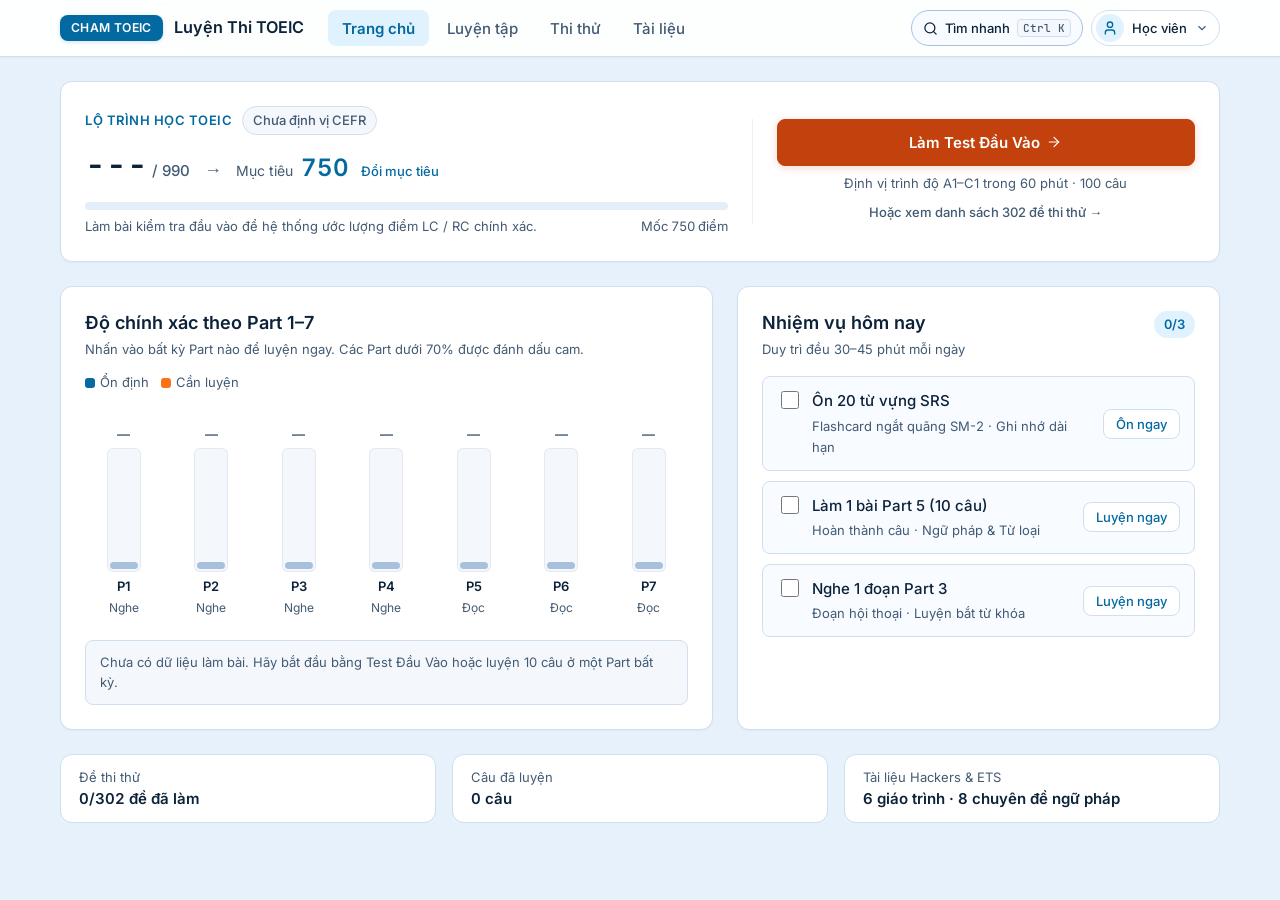
==== commit ea380768: "v27.0: Global Mistake Vault with mastery graduation, Audio A-B loop (R), per-question personal notes" ====
--- a/index.html
+++ b/index.html
@@ -12,9 +12,9 @@
   <link rel="stylesheet" href="styles/tokens.css?v=21.0" />
   <link rel="stylesheet" href="styles/base.css?v=21.0" />
   <link rel="stylesheet" href="styles/layout.css?v=21.0" />
-  <link rel="stylesheet" href="styles/components.css?v=19.5" />
+  <link rel="stylesheet" href="styles/components.css?v=27.0" />
   <link rel="stylesheet" href="styles/cham-hub.css?v=21.0" />
-  <link rel="stylesheet" href="styles/v21-remake.css?v=24.0" />
+  <link rel="stylesheet" href="styles/v21-remake.css?v=27.0" />
 </head>
 <body data-studio-view="home">
   <!-- Unified Global Navigation & Focused Studio Runner Header (v21.0) -->
@@ -48,6 +48,12 @@
         </div>
 
         <div class="topbar-global-actions">
+          <button type="button" id="global-search-btn" class="v27-global-search-btn" title="Tìm kiếm nhanh đề thi, từ vựng &amp; lệnh (Ctrl+K)" aria-label="Tìm kiếm nhanh (Ctrl+K)">
+            <svg width="15" height="15" viewBox="0 0 24 24" fill="none" stroke="currentColor" stroke-width="2" stroke-linecap="round" stroke-linejoin="round" aria-hidden="true"><circle cx="11" cy="11" r="8"/><line x1="21" y1="21" x2="16.65" y2="16.65"/></svg>
+            <span class="v27-search-btn-text">Tìm nhanh</span>
+            <span class="kbd-badge v27-search-kbd">Ctrl K</span>
+          </button>
+
           <!-- Avatar Account & Utilities Dropdown Menu -->
           <div class="v21-avatar-wrap" id="user-menu-wrap">
             <button type="button" id="user-menu-trigger" class="v21-avatar-btn" aria-haspopup="menu" aria-expanded="false" aria-controls="user-menu-popover" title="Tài khoản, Từ vựng, Thống kê &amp; Cài đặt">
@@ -494,8 +500,16 @@
           <div class="shortcut-group">
             <h3>Luyện Nghe, Đọc hiểu &amp; CBT</h3>
             <div class="shortcut-row">
-              <span>Phát / Tạm dừng Audio bài nghe</span>
-              <span class="shortcut-keys"><span class="kbd-badge">Space</span></span>
+              <span>Phát / Tạm dừng, tua ±5s &amp; lặp A-B</span>
+              <span class="shortcut-keys"><span class="kbd-badge">Space</span> · <span class="kbd-badge">J</span>/<span class="kbd-badge">L</span> · <span class="kbd-badge">R</span></span>
+            </div>
+            <div class="shortcut-row">
+              <span>Chọn nhanh đáp án &amp; đổi câu trong nhóm</span>
+              <span class="shortcut-keys"><span class="kbd-badge">A–D</span> / <span class="kbd-badge">1–4</span> · <span class="kbd-badge">↑</span>/<span class="kbd-badge">↓</span></span>
+            </div>
+            <div class="shortcut-row">
+              <span>Kiểm tra / Giải chi tiết / Lưu từ / Ghi chú</span>
+              <span class="shortcut-keys"><span class="kbd-badge">K</span> · <span class="kbd-badge">G</span> · <span class="kbd-badge">V</span> · <span class="kbd-badge">N</span></span>
             </div>
             <div class="shortcut-row">
               <span>Gạch loại trừ đáp án nhiễu (A/B/C/D)</span>
@@ -592,6 +606,6 @@
   <script src="js/toeicMaterialsData.js?v=19.3"></script>
   <script src="js/toeicVocabData.js?v=19.0"></script>
   <script src="js/toeicStrategyData.js?v=19.4"></script>
-  <script type="module" src="js/main.js?v=24.0"></script>
+  <script type="module" src="js/main.js?v=27.0"></script>
 </body>
 </html>
--- a/styles/components.css
+++ b/styles/components.css
@@ -1642,13 +1642,14 @@
   border-radius: var(--radius-lg);
   padding: 0;
   overflow: hidden;
-  width: 580px;
+  width: min(580px, calc(100vw - 24px));
   max-width: 100%;
   box-shadow: 0 20px 25px -5px rgba(0, 0, 0, 0.3), 0 8px 10px -6px rgba(0, 0, 0, 0.3);
 }
 
 .dialog-box.dialog-wide {
-  width: 860px;
+  width: min(860px, calc(100vw - 24px));
+  max-width: 100%;
 }
 
 .dialog-head {
--- a/styles/v21-remake.css
+++ b/styles/v21-remake.css
@@ -3013,3 +3013,400 @@
     grid-template-columns: 1fr;
   }
 }
+
+/* --- 15. v26.0 Pro Audio Controls, Quick Vocab Modal, Streak & Recent Attempts --- */
+.cham-audio-seek-btn {
+  padding: 5px 8px !important;
+  font-size: 0.76rem !important;
+  font-weight: 600 !important;
+  font-variant-numeric: tabular-nums;
+  min-width: 38px;
+  justify-content: center;
+  flex-shrink: 0;
+}
+
+.cham-audio-loop-btn {
+  padding: 6px 8px !important;
+  min-width: 34px;
+  justify-content: center;
+  flex-shrink: 0;
+}
+
+.cham-audio-loop-btn.is-active {
+  border-color: var(--accent) !important;
+  background: var(--accent-soft) !important;
+  color: var(--accent) !important;
+}
+
+.cham-q-card.is-kb-focused {
+  border-color: var(--accent);
+  box-shadow: 0 0 0 2px var(--accent-soft);
+}
+
+.cham-vocab-modal-card {
+  max-width: 500px;
+  width: min(500px, calc(100vw - 24px));
+}
+
+.cham-vocab-form {
+  display: flex;
+  flex-direction: column;
+  gap: 14px;
+  padding: 16px 20px 18px;
+}
+
+.cham-vocab-field {
+  display: flex;
+  flex-direction: column;
+  gap: 6px;
+}
+
+.cham-vocab-field label {
+  font-size: 13px;
+  font-weight: 600;
+  color: var(--text);
+}
+
+.v21-input {
+  width: 100%;
+  padding: 9px 12px;
+  border-radius: var(--radius-sm);
+  border: 1px solid var(--border-strong);
+  background: var(--surface);
+  color: var(--text);
+  font-family: inherit;
+  font-size: 14px;
+  line-height: 1.45;
+  transition: border-color var(--transition-fast), box-shadow var(--transition-fast);
+}
+
+.v21-input:focus {
+  outline: none;
+  border-color: var(--accent);
+  box-shadow: 0 0 0 3px var(--accent-soft);
+}
+
+.cham-vocab-meta-hint {
+  display: flex;
+  align-items: center;
+  gap: 8px;
+  flex-wrap: wrap;
+  font-size: 12.5px;
+  color: var(--ok);
+  font-weight: 500;
+}
+
+.v21-streak-pill {
+  display: inline-flex;
+  align-items: center;
+  gap: 5px;
+  padding: 3px 10px;
+  border-radius: var(--radius-full);
+  background: var(--ok-soft);
+  color: var(--ok);
+  border: 1px solid var(--ok-border);
+  font-size: 12.5px;
+  font-weight: 600;
+}
+
+.v21-recent-card {
+  margin-top: 16px;
+}
+
+.v21-recent-list {
+  display: flex;
+  flex-direction: column;
+  gap: 8px;
+}
+
+.v21-recent-row {
+  display: flex;
+  align-items: center;
+  justify-content: space-between;
+  gap: 12px;
+  padding: 11px 14px;
+  border-radius: var(--radius-sm);
+  background: var(--surface-1);
+  border: 1px solid var(--border);
+}
+
+.v21-recent-main {
+  display: flex;
+  flex-direction: column;
+  gap: 3px;
+  min-width: 0;
+  flex: 1;
+}
+
+.v21-recent-title {
+  font-size: 14.5px;
+  font-weight: 600;
+  color: var(--text);
+  overflow: hidden;
+  text-overflow: ellipsis;
+  white-space: nowrap;
+}
+
+.v21-recent-meta {
+  font-size: 12.5px;
+  color: var(--text-muted);
+}
+
+.v21-recent-right {
+  display: flex;
+  align-items: center;
+  gap: 12px;
+  flex-shrink: 0;
+}
+
+.v21-recent-score {
+  font-size: 14px;
+  font-weight: 700;
+  min-width: 58px;
+  text-align: right;
+}
+
+.v21-recent-score.is-good {
+  color: var(--ok);
+}
+
+.v21-recent-score.is-weak {
+  color: var(--warm);
+}
+
+@media (max-width: 640px) {
+  .v21-recent-row {
+    flex-direction: column;
+    align-items: flex-start;
+  }
+
+  .v21-recent-title {
+    white-space: normal;
+  }
+
+  .v21-recent-right {
+    width: 100%;
+    justify-content: space-between;
+  }
+
+  .v21-recent-score {
+    text-align: left;
+  }
+
+  .cham-audio-seek-btn {
+    padding: 4px 6px !important;
+    min-width: 32px;
+    font-size: 0.72rem !important;
+  }
+}
+
+/* --- 16. v27.0 Global Search Trigger, Mistake Vault, Audio A-B Loop & Personal Notes --- */
+.topbar-global-actions {
+  display: inline-flex;
+  align-items: center;
+  gap: 8px;
+}
+
+.v27-global-search-btn {
+  display: inline-flex;
+  align-items: center;
+  gap: 7px;
+  height: 36px;
+  padding: 0 11px;
+  border-radius: var(--radius-full);
+  border: 1px solid var(--border-strong);
+  background: var(--surface-1);
+  color: var(--text);
+  font-family: inherit;
+  font-size: 13px;
+  font-weight: 500;
+  cursor: pointer;
+  white-space: nowrap;
+  transition: border-color var(--transition-fast), background-color var(--transition-fast), color var(--transition-fast);
+}
+
+.v27-global-search-btn:hover {
+  border-color: var(--accent);
+  background: var(--accent-soft);
+  color: var(--accent);
+}
+
+.v27-search-kbd {
+  font-size: 11px;
+  padding: 1px 5px;
+}
+
+.v27-mistake-banner {
+  margin-top: 16px;
+  display: flex;
+  align-items: center;
+  justify-content: space-between;
+  gap: 16px;
+  flex-wrap: wrap;
+  border-left: 4px solid var(--warm);
+}
+
+.v27-mistake-banner-main {
+  flex: 1;
+  min-width: 220px;
+}
+
+.v27-mistake-banner-title-row {
+  display: flex;
+  align-items: center;
+  gap: 10px;
+  flex-wrap: wrap;
+}
+
+.v27-mistake-banner-title {
+  font-size: 15.5px;
+  font-weight: 700;
+  color: var(--text);
+}
+
+.v27-mistake-banner-sub {
+  margin: 4px 0 0;
+  font-size: 13.5px;
+  color: var(--text-muted);
+  line-height: 1.5;
+}
+
+.v27-mistake-count-pill {
+  display: inline-flex;
+  align-items: center;
+  padding: 2px 10px;
+  border-radius: var(--radius-full);
+  background: var(--bad-soft);
+  color: var(--bad);
+  border: 1px solid var(--bad-border);
+  font-size: 12.5px;
+  font-weight: 700;
+}
+
+[data-theme="dark"] .v27-mistake-count-pill {
+  color: #fca5a5;
+}
+
+.v27-mistake-vault-card {
+  margin-bottom: 20px;
+  border-left: 4px solid var(--warm);
+}
+
+.v27-mistake-vault-head {
+  display: flex;
+  align-items: flex-start;
+  justify-content: space-between;
+  gap: 14px;
+  flex-wrap: wrap;
+  margin-bottom: 12px;
+}
+
+.v27-mistake-vault-actions {
+  display: inline-flex;
+  align-items: center;
+  gap: 10px;
+  flex-wrap: wrap;
+}
+
+.v27-mistake-part-pills {
+  display: flex;
+  align-items: center;
+  gap: 7px;
+  flex-wrap: wrap;
+}
+
+.cham-audio-ab-btn {
+  padding: 5px 9px !important;
+  font-size: 0.75rem !important;
+  font-weight: 600 !important;
+  font-variant-numeric: tabular-nums;
+  min-width: 40px;
+  justify-content: center;
+  flex-shrink: 0;
+  white-space: nowrap;
+}
+
+.cham-audio-ab-btn.is-active {
+  border-color: var(--accent) !important;
+  background: var(--accent-soft) !important;
+  color: var(--accent) !important;
+}
+
+[data-theme="dark"] .cham-audio-ab-btn.is-active,
+[data-theme="dark"] .cham-audio-loop-btn.is-active {
+  color: #93c5fd !important;
+}
+
+.cham-note-toggle-btn.has-note {
+  border-color: var(--accent) !important;
+  background: var(--accent-soft) !important;
+  color: var(--accent) !important;
+}
+
+[data-theme="dark"] .cham-note-toggle-btn.has-note {
+  color: #93c5fd !important;
+}
+
+.v27-qnote-wrap {
+  margin-top: 10px;
+  padding: 10px 12px;
+  border-radius: var(--radius-sm);
+  background: var(--surface-1);
+  border: 1px solid var(--border);
+}
+
+.v27-qnote-label {
+  display: block;
+  font-size: 12px;
+  font-weight: 600;
+  color: var(--text-muted);
+  margin-bottom: 6px;
+}
+
+.v27-qnote-ta {
+  resize: vertical;
+  min-height: 58px;
+  font-size: 13.5px;
+}
+
+@media (max-width: 820px) {
+  .v27-search-btn-text,
+  .v27-search-kbd {
+    display: none;
+  }
+
+  .v27-global-search-btn {
+    width: 36px;
+    padding: 0;
+    justify-content: center;
+  }
+}
+
+@media (max-width: 640px) {
+  .cham-audio-bar {
+    flex-wrap: wrap;
+    gap: 6px;
+  }
+
+  .cham-audio-scrubber {
+    min-width: 110px;
+    flex: 1 1 120px;
+  }
+
+  .cham-audio-ab-btn {
+    padding: 4px 7px !important;
+    font-size: 0.72rem !important;
+  }
+
+  .v27-mistake-banner,
+  .v27-mistake-vault-head {
+    flex-direction: column;
+    align-items: flex-start;
+  }
+
+  .v27-mistake-banner-actions,
+  .v27-mistake-vault-actions {
+    width: 100%;
+    justify-content: space-between;
+  }
+}
